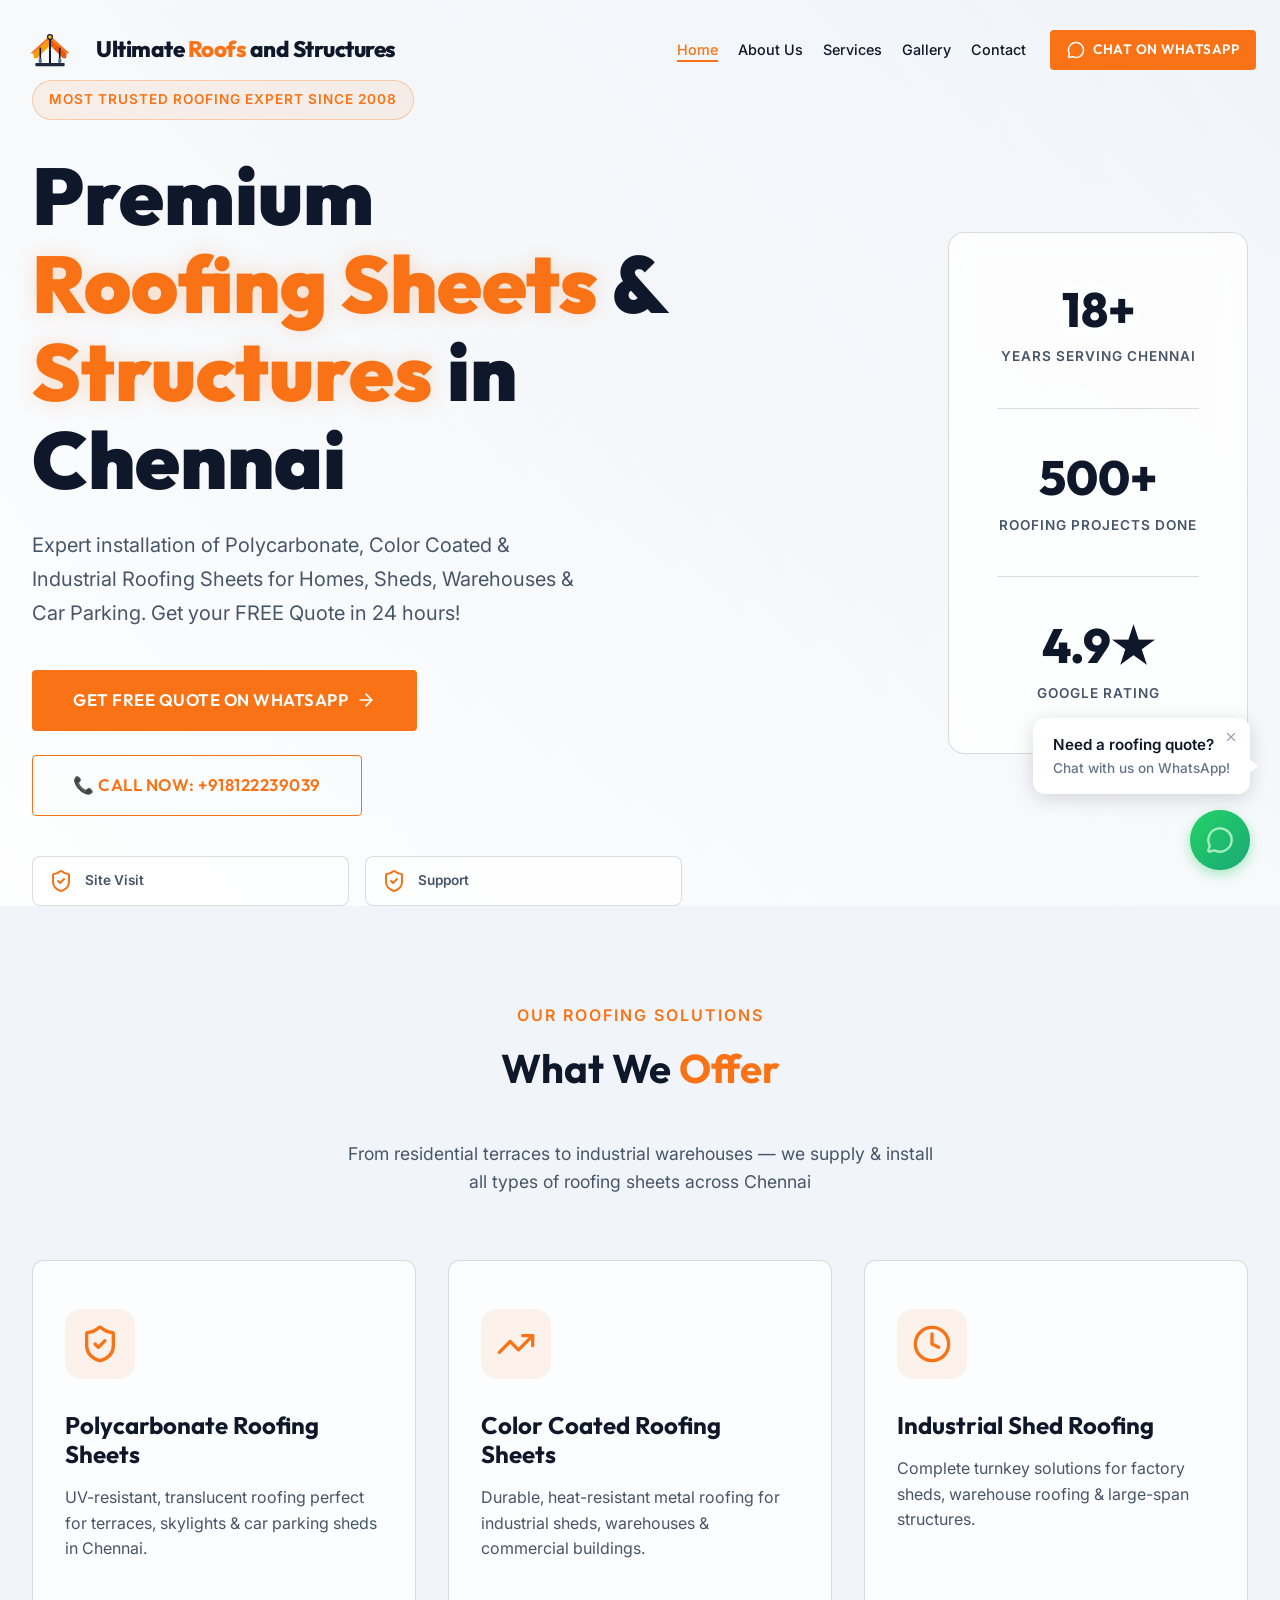
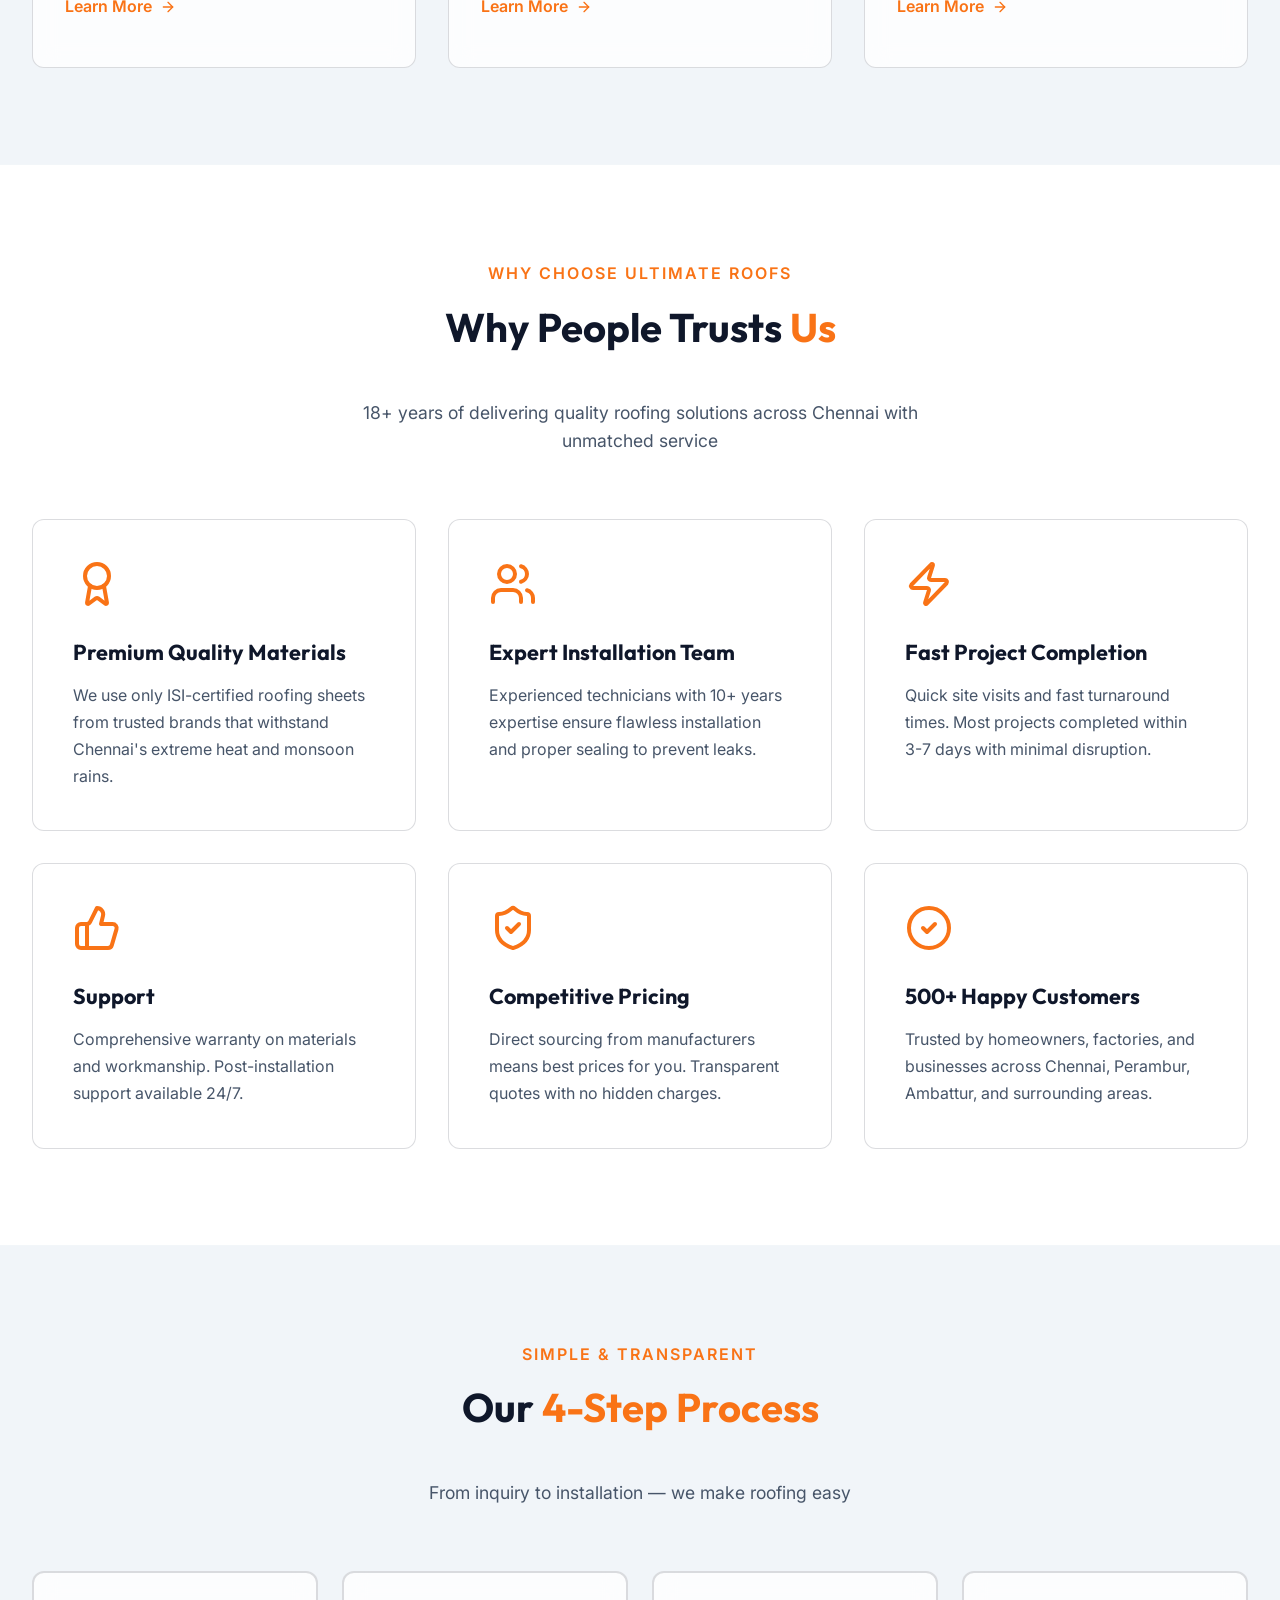
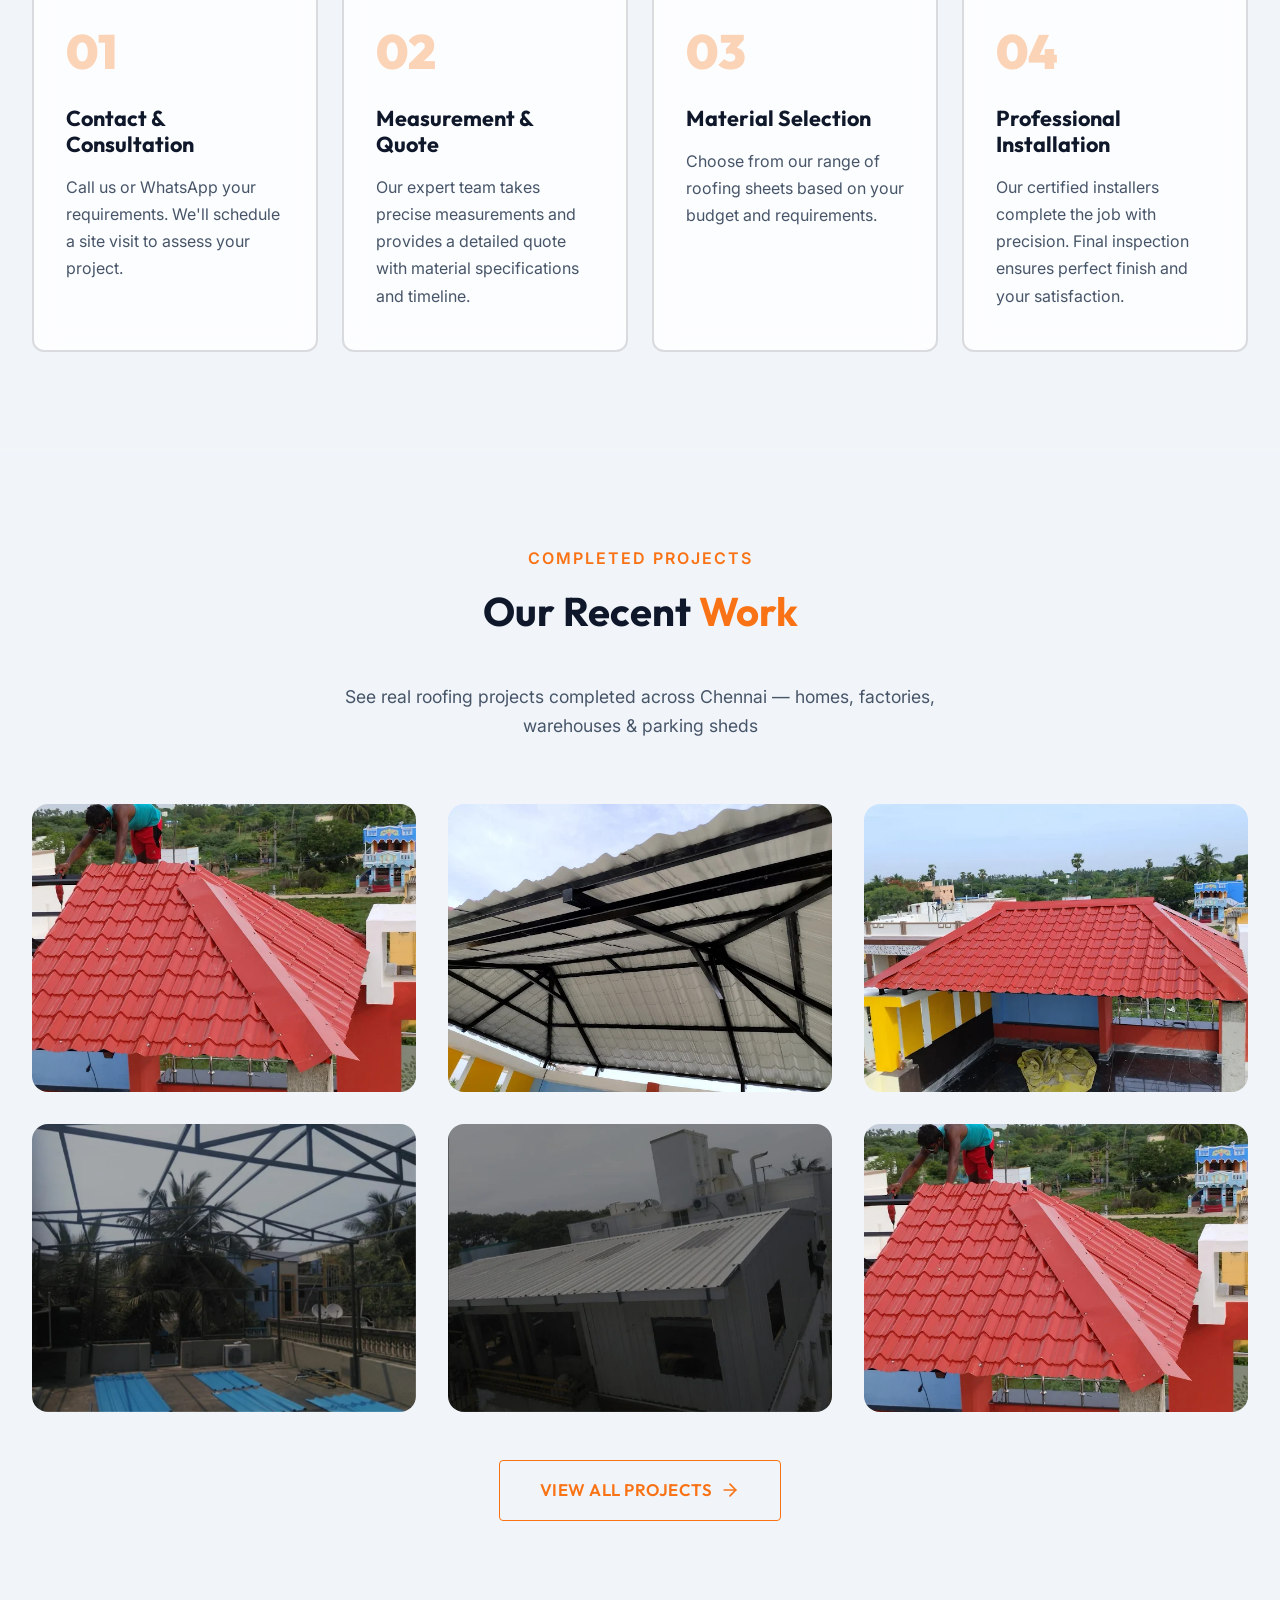
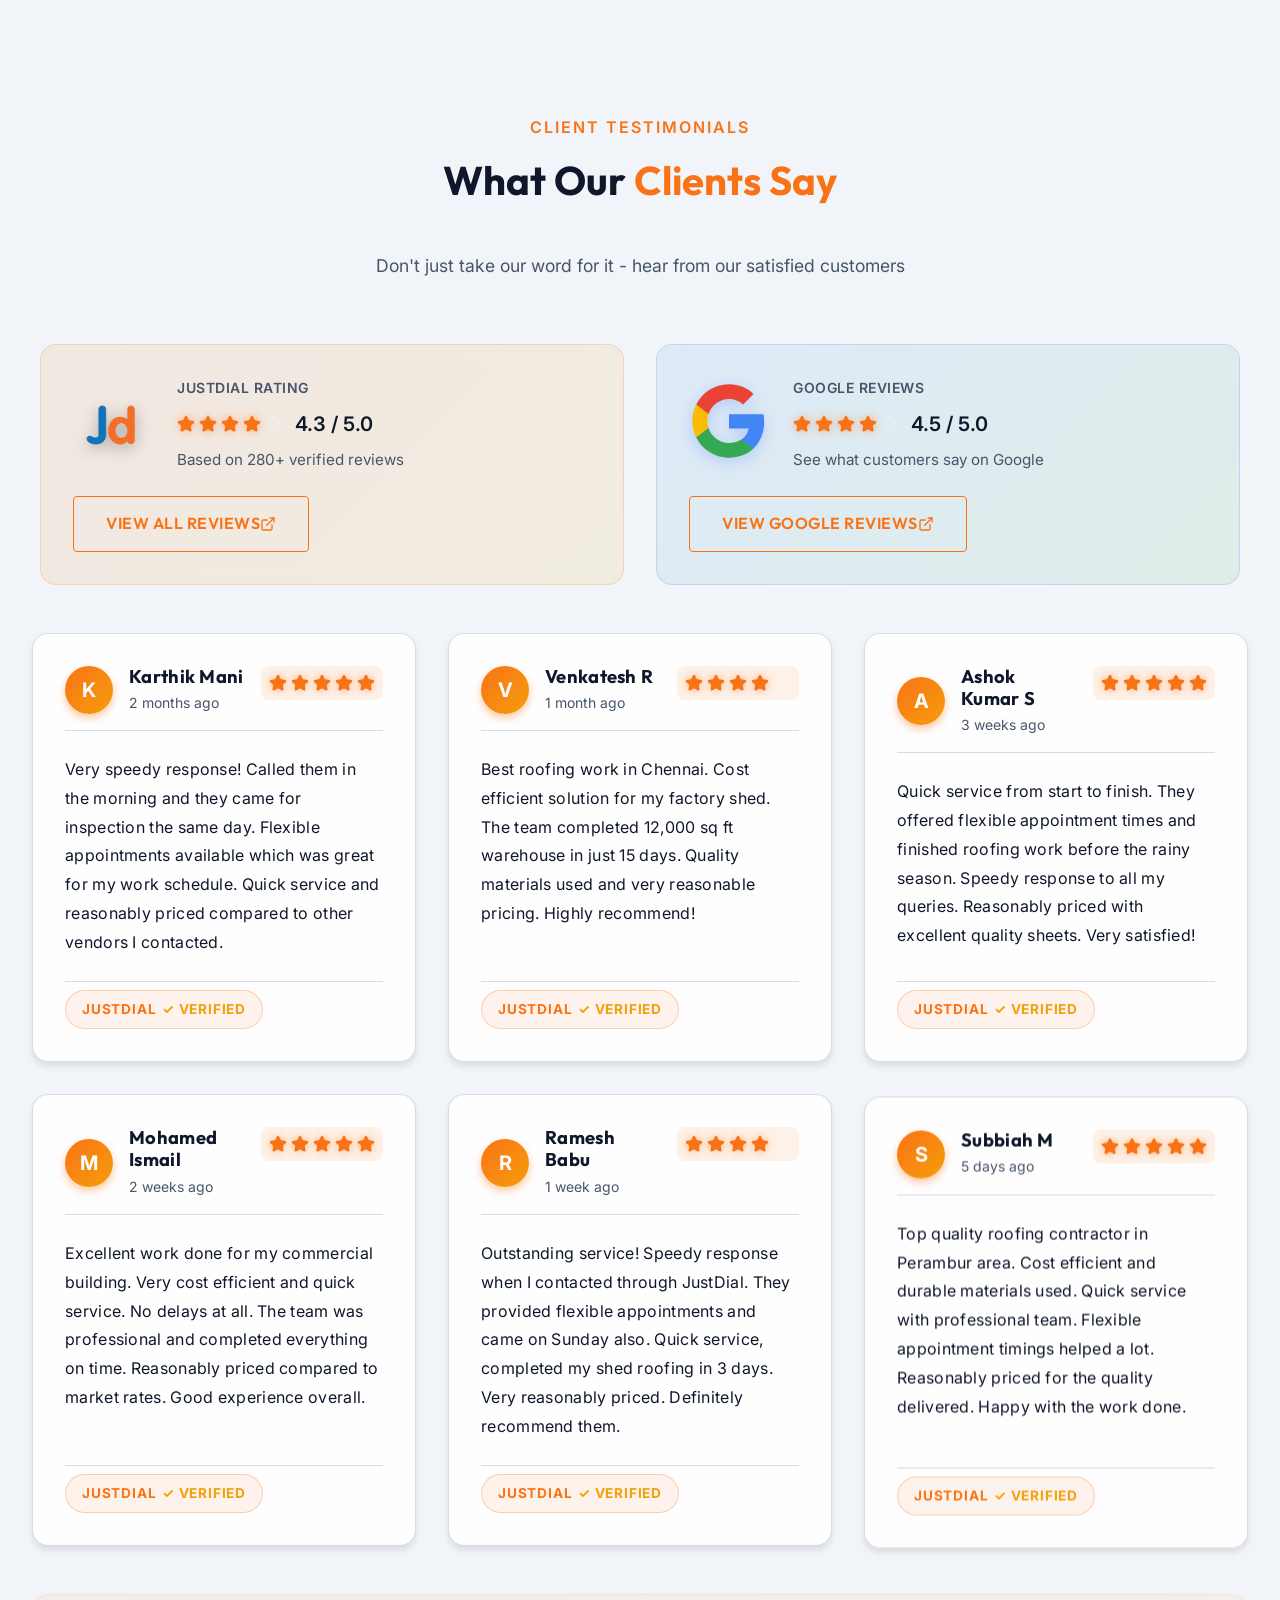
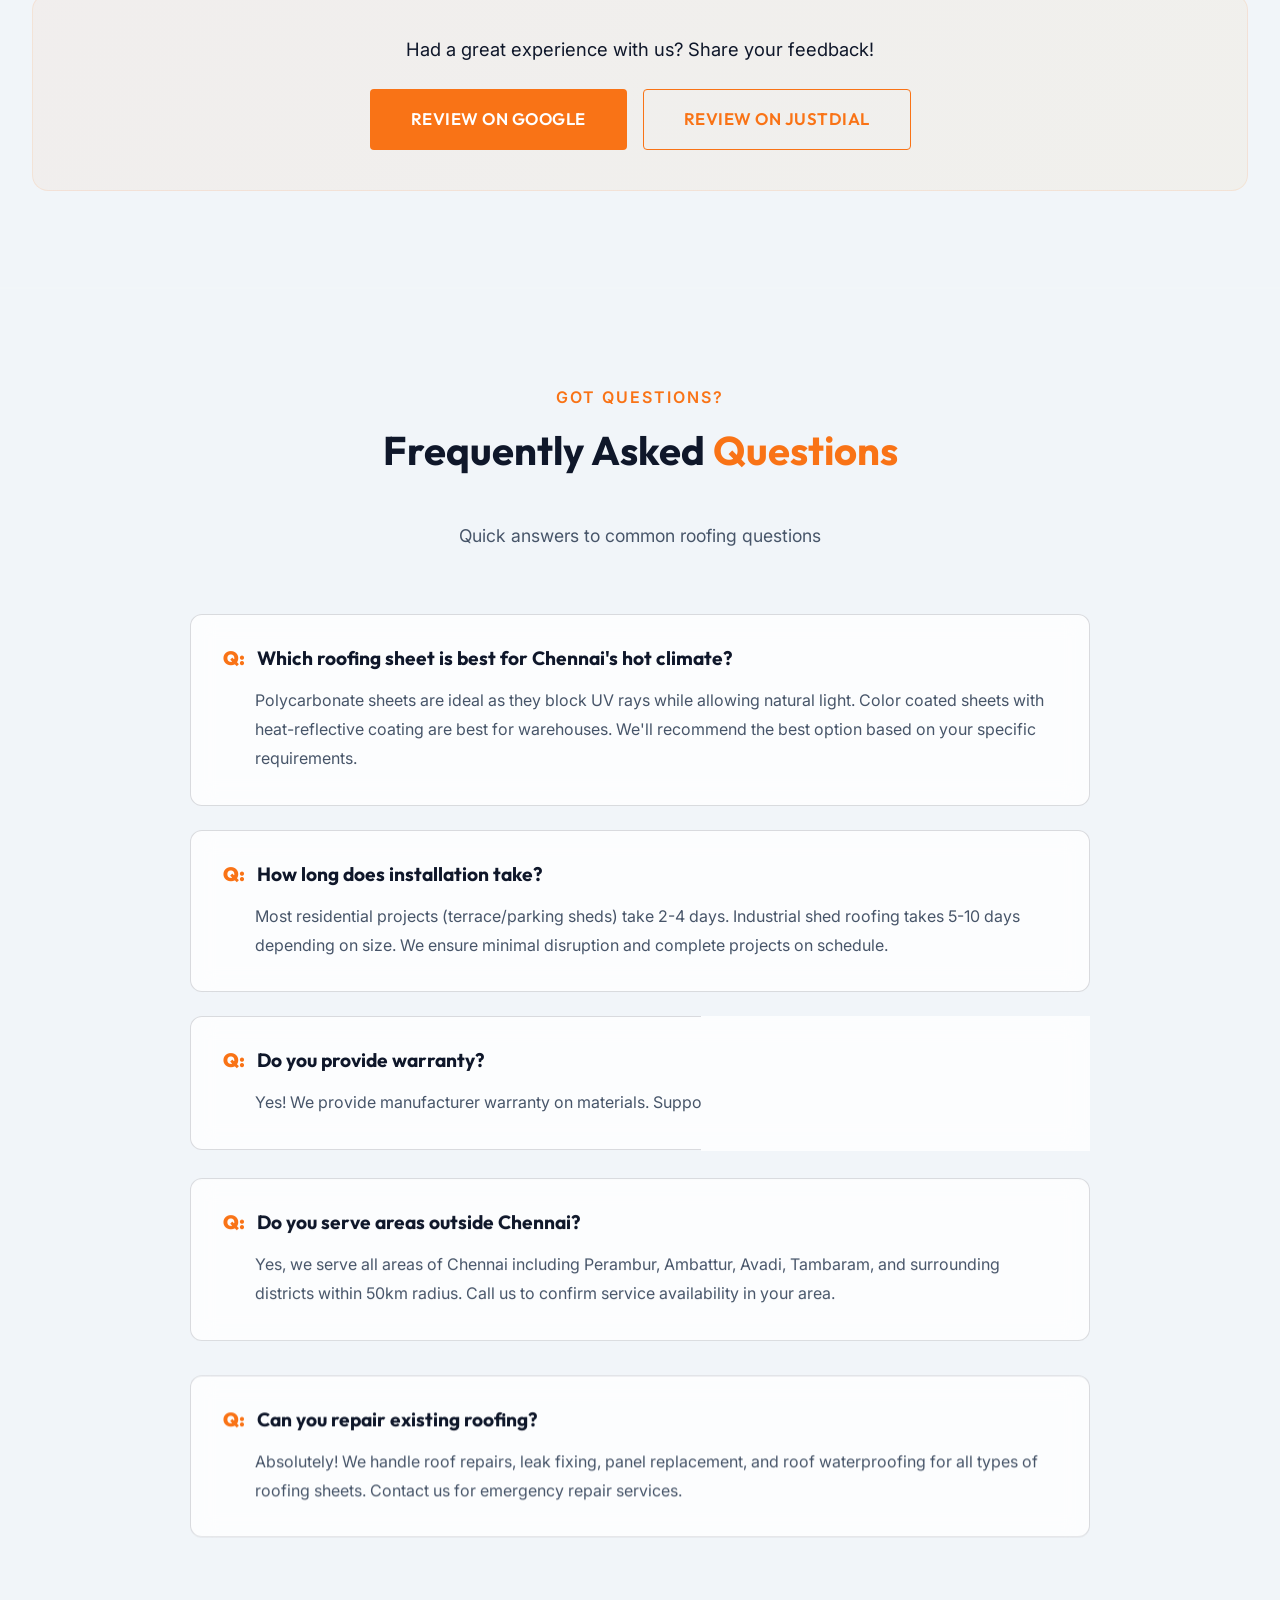
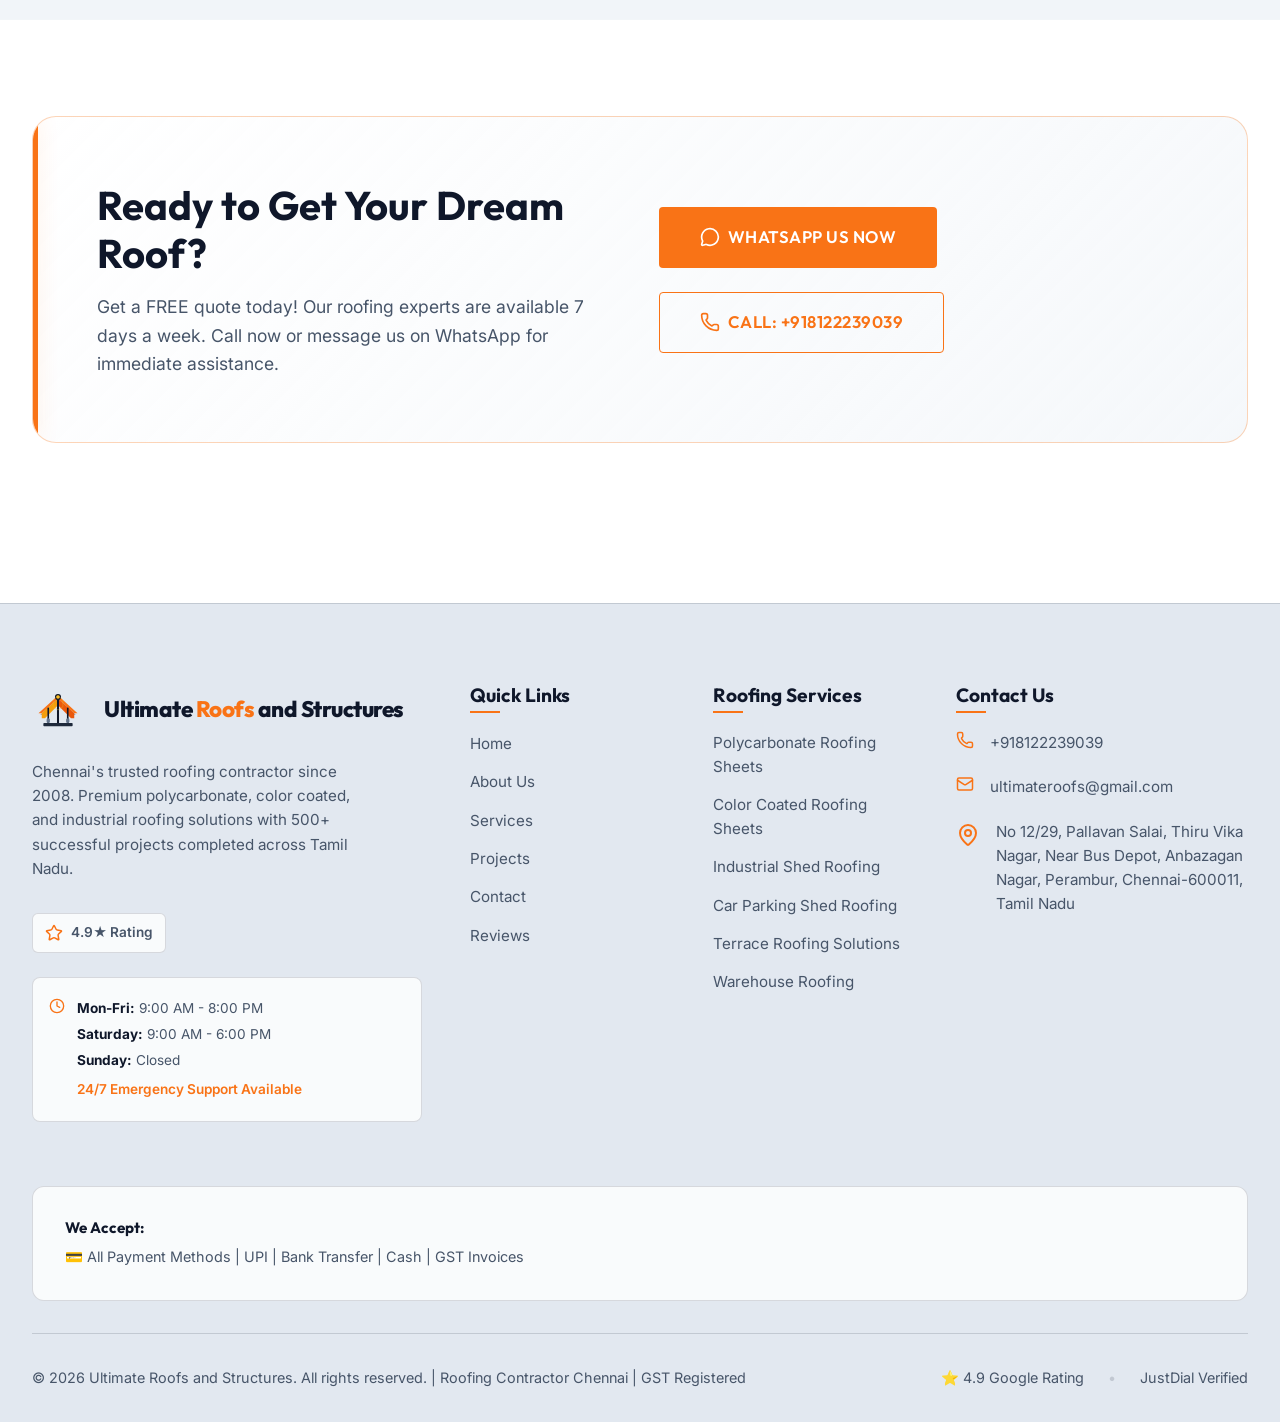
==== index.html @ b0e13833 "chore: update build from private repo" ====
<!doctype html>
<html lang="en">
  <head>
    <meta charset="UTF-8" />
    <link rel="icon" type="image/svg+xml" href="/favicon.svg" />
    <meta name="viewport" content="width=device-width, initial-scale=1.0" />
    <meta name="description" content="Ultimate Roofs and Structures - Premium commercial and industrial roofing, custom steel structures, and warehousing solutions. Engineered for durability." />
    <meta name="keywords" content="roofing sheets, industrial roofing, commercial structures, steel sheds, metal roofing" />
    <meta name="theme-color" content="#0f172a" />
    <meta name="robots" content="index, follow, max-image-preview:large, max-snippet:-1, max-video-preview:-1" />
    <meta name="author" content="Ultimate Roofs and Structures" />
    <meta name="language" content="English" />
    <meta name="revisit-after" content="7 days" />
    <meta name="fragment" content="!" />
    <link rel="preconnect" href="https://fonts.googleapis.com" />
    <link rel="dns-prefetch" href="https://fonts.googleapis.com" />
    <title>Ultimate Roofs and Structures | Industrial Excellence</title>
    <!-- Open Graph Meta Tags -->
    <meta property="og:title" content="Ultimate Roofs and Structures | Industrial Excellence" />
    <meta property="og:description" content="We provide premium roofing sheets and industrial structures designed to withstand the harshest elements, delivering unmatched durability and aesthetic excellence." />
    <meta property="og:type" content="website" />
    <meta property="og:url" content="https://ultimateroofs.in" />
    <meta property="og:image" content="https://ultimateroofs.in/logo.svg" />
    <!-- Twitter Card Meta Tags -->
    <meta name="twitter:card" content="summary_large_image" />
    <meta name="twitter:title" content="Ultimate Roofs and Structures | Industrial Excellence" />
    <meta name="twitter:description" content="We provide premium roofing sheets and industrial structures designed to withstand the harshest elements, delivering unmatched durability and aesthetic excellence." />
    <meta name="twitter:image" content="https://ultimateroofs.in/logo.svg" />
    <!-- Canonical URL -->
    <link rel="canonical" href="https://ultimateroofs.in" />
    <!-- Structured Data: Business Info -->
    <script type="application/ld+json">
{
  "@context": "https://schema.org",
  "@type": "LocalBusiness",
  "name": "Ultimate Roofs and Structures",
  "url": "https://ultimateroofs.in",
  "logo": "https://ultimateroofs.in/logo.svg",
  "description": "We provide premium roofing sheets and industrial structures designed to withstand the harshest elements, delivering unmatched durability and aesthetic excellence.",
  "image": "https://ultimateroofs.in/logo.svg",
  "priceRange": "$",
  "address": {
    "@type": "PostalAddress",
    "streetAddress": "No 12/29",
    "addressLocality": " Pallavan Salai",
    "addressRegion": " Thiru Vika Nagar",
    "postalCode": " Near Bus Depot",
    "addressCountry": " Anbazagan Nagar"
  },
  "geo": {
    "@type": "GeoCoordinates",
    "latitude": "",
    "longitude": ""
  },
  "openingHoursSpecification": [
    {
      "@type": "OpeningHoursSpecification",
      "dayOfWeek": [
        "Monday",
        "Tuesday",
        "Wednesday",
        "Thursday",
        "Friday",
        "Saturday"
      ],
      "opens": "09:00",
      "closes": "18:00"
    }
  ],
  "contactPoint": {
    "@type": "ContactPoint",
    "telephone": "+918122239039",
    "contactType": "customer service",
    "areaServed": "IN",
    "availableLanguage": [
      "English",
      "Hindi"
    ]
  },
  "email": "ultimateroofs@gmail.com",
  "foundingDate": 2008,
  "hasOfferCatalog": {
    "@type": "OfferCatalog",
    "name": "Roofing and Structural Services",
    "itemListElement": [
      {
        "@type": "Offer",
        "itemOffered": {
          "@type": "Service",
          "name": "Industrial Sheds & Warehousing",
          "description": "Large-span structural steel sheds designed for manufacturing, storage, and heavy industrial applications."
        }
      },
      {
        "@type": "Offer",
        "itemOffered": {
          "@type": "Service",
          "name": "Commercial Metal Roofing",
          "description": "Premium, weather-resistant metal roofing systems tailored for corporate and commercial establishments."
        }
      },
      {
        "@type": "Offer",
        "itemOffered": {
          "@type": "Service",
          "name": "Custom Steel Structures",
          "description": "Bespoke structural engineering solutions catering to unique architectural requirements."
        }
      },
      {
        "@type": "Offer",
        "itemOffered": {
          "@type": "Service",
          "name": "Roofing Maintenance & Repair",
          "description": "Comprehensive diagnostic, repair, and preventative maintenance for long-term structural integrity."
        }
      },
      {
        "@type": "Offer",
        "itemOffered": {
          "@type": "Service",
          "name": "Wall Cladding Solutions",
          "description": "Durable and visually striking architectural cladding for both exterior and interior protection."
        }
      },
      {
        "@type": "Offer",
        "itemOffered": {
          "@type": "Service",
          "name": "Weatherproofing & Coating",
          "description": "Advanced industrial coatings to protect against corrosion, UV damage, and extreme weather."
        }
      }
    ]
  },
  "sameAs": [
    "https://jsdl.in/DT-20WIVUVM",
    "https://maps.app.goo.gl/ByaTGtvEaummtQnK6"
  ]
}
</script>
    <!-- End Structured Data -->
    <script type="module" crossorigin src="/assets/js/index-B1WAIXis.js"></script>
    <link rel="modulepreload" crossorigin href="/assets/js/react-vendor-grX2bJDm.js">
    <link rel="modulepreload" crossorigin href="/assets/js/animation-vendor-ECKcXnSK.js">
    <link rel="modulepreload" crossorigin href="/assets/js/icons-vendor-D5DOloty.js">
    <link rel="stylesheet" crossorigin href="/assets/css/index-Dl7Qb_nI.css">
  </head>
  <body>
      <main>
        <div id="root" role="main"></div>
      </main>
      <!-- Consider adding footer and navigation for better structure -->
    <script>
      // Restore path from 404 redirect
      (function(l) {
        if (l.search[1] === '/' ) {
          var decoded = l.search.slice(1).split('&').map(function(s) { 
            return s.replace(/~and~/g, '&')
          }).join('?');
          window.history.replaceState(null, null,
            l.pathname.slice(0, -1) + decoded + l.hash
          );
        }
      }(window.location));
    </script>
  </body>
</html>
---- assets/css/index-Dl7Qb_nI.css ----
@import"https://fonts.googleapis.com/css2?family=Inter:wght@400;500;600&family=Outfit:wght@500;700;900&display=swap";:root{--primary-blue: #0f172a;--secondary-blue: #1e293b;--accent-orange: #f97316;--accent-amber: #f59e0b;--steel: #64748b;--light-steel: #f8fafc;--dark-bg: #0b0f19;--text-main: #f1f5f9;--text-muted: #94a3b8;--text-bright: #ffffff;--border-color: rgba(255, 255, 255, .1);--glass-bg: rgba(15, 23, 42, .7);--hero-gradient-1: rgba(30, 41, 59, .8);--hero-gradient-2: rgba(11, 15, 25, 1);--overlay-gradient-1: rgba(15, 23, 42, .9);--overlay-gradient-2: rgba(15, 23, 42, .4);--card-bg: rgba(15, 23, 42, .8);--card-bg-light: rgba(30, 41, 59, .5);--form-input-bg: rgba(15, 23, 42, .5);--form-input-focus-bg: rgba(15, 23, 42, .8);--accent-bg-subtle: rgba(249, 115, 22, .1);--glow-orange: 0 0 20px rgba(249, 115, 22, .3);--shadow-lg: 0 10px 25px -5px rgba(0, 0, 0, .5);--font-body: "Inter", sans-serif;--font-heading: "Outfit", sans-serif}@media(prefers-color-scheme:light){:root{--primary-blue: #e2e8f0;--secondary-blue: #f1f5f9;--accent-orange: #f97316;--accent-amber: #f59e0b;--steel: #475569;--light-steel: #0f172a;--dark-bg: #ffffff;--text-main: #0f172a;--text-muted: #475569;--text-bright: #ffffff;--border-color: rgba(15, 23, 42, .15);--glass-bg: rgba(255, 255, 255, .8);--hero-gradient-1: rgba(226, 232, 240, .9);--hero-gradient-2: rgba(241, 245, 249, 1);--overlay-gradient-1: rgba(255, 255, 255, .95);--overlay-gradient-2: rgba(241, 245, 249, .6);--card-bg: rgba(255, 255, 255, .9);--card-bg-light: rgba(241, 245, 249, .7);--form-input-bg: rgba(241, 245, 249, .8);--form-input-focus-bg: rgba(255, 255, 255, 1);--accent-bg-subtle: rgba(249, 115, 22, .08);--glow-orange: 0 0 20px rgba(249, 115, 22, .2);--shadow-lg: 0 10px 25px -5px rgba(0, 0, 0, .15)}}*{margin:0;padding:0;box-sizing:border-box}@media(prefers-reduced-motion:reduce){*,*:before,*:after{animation-duration:.01ms!important;animation-iteration-count:1!important;transition-duration:.01ms!important;scroll-behavior:auto!important}}html{scroll-behavior:smooth;-webkit-tap-highlight-color:transparent}body{font-family:var(--font-body);background-color:var(--dark-bg);color:var(--text-main);line-height:1.6;-webkit-font-smoothing:antialiased;-moz-osx-font-smoothing:grayscale;text-rendering:optimizeLegibility;overflow-x:hidden}.page-wrapper{padding-top:6.5rem}@media(max-width:768px){.page-wrapper{padding-top:5rem}}@media(max-width:600px){.page-wrapper{padding-top:4rem}}.page-header{position:relative;background-color:var(--primary-blue);padding:8rem 0 5rem;text-align:center;border-bottom:1px solid var(--border-color);background-image:linear-gradient(to bottom,var(--overlay-gradient-1),var(--hero-gradient-2))}@media(max-width:768px){.page-header{padding:6rem 0 4rem}}@media(max-width:480px){.page-header{padding:5rem 0 3rem}}.page-header:before{content:"";position:absolute;top:0;left:0;width:100%;height:100%;background:radial-gradient(circle at center,rgba(249,115,22,.05) 0%,transparent 70%);pointer-events:none}.page-header h1{font-size:3.5rem;font-weight:900;color:var(--text-main);margin-bottom:1rem}@media(max-width:768px){.page-header h1{font-size:2.5rem}}@media(max-width:480px){.page-header h1{font-size:2rem;margin-bottom:.75rem}}.page-header h1 span{color:var(--accent-orange)}.page-header p{color:var(--text-muted);font-size:1.2rem;max-width:600px;margin:0 auto}@media(max-width:768px){.page-header p{font-size:1.05rem}}@media(max-width:480px){.page-header p{font-size:.95rem}}h1,h2,h3,h4,h5,h6{font-family:var(--font-heading);line-height:1.2}a{text-decoration:none;color:inherit}ul{list-style:none}img{max-width:100%;display:block}.logo-image{height:56px;width:auto;object-fit:contain;margin-right:.5rem}@media(max-width:1280px){.logo-image{height:52px}}@media(max-width:1024px){.logo-image{height:48px}}@media(max-width:900px){.logo-image{height:44px;margin-right:.4rem}}@media(max-width:768px){.logo-image{height:40px}}@media(max-width:480px){.logo-image{height:36px;margin-right:.25rem}}.container{width:100%;max-width:1280px;margin:0 auto;padding:0 2rem}@media(max-width:768px){.container{padding:0 1rem}}@media(max-width:480px){.container{padding:0 .75rem}}.section{padding:6rem 0}@media(max-width:768px){.section{padding:4rem 0}}@media(max-width:480px){.section{padding:3rem 0}}.bg-dark{background-color:var(--secondary-blue);border-top:1px solid rgba(255,255,255,.05);border-bottom:1px solid rgba(255,255,255,.05)}.section-title{font-size:2.5rem;font-weight:700;text-align:center;margin-bottom:3rem;color:var(--text-main)}@media(max-width:768px){.section-title{font-size:2rem;margin-bottom:2rem}}@media(max-width:480px){.section-title{font-size:1.75rem;margin-bottom:1.5rem}}.section-title span{color:var(--accent-orange)}.btn{display:inline-flex;align-items:center;justify-content:center;padding:.875rem 2rem;background-color:var(--accent-orange);color:var(--text-bright);font-weight:600;font-family:var(--font-heading);border-radius:4px;transition:all .3s ease;border:1px solid transparent;cursor:pointer;text-transform:uppercase;letter-spacing:.5px}@media(max-width:768px){.btn{padding:.75rem 1.5rem;font-size:.9rem}}@media(max-width:480px){.btn{padding:.625rem 1.25rem;font-size:.85rem;letter-spacing:.3px}}.btn:hover{background-color:#ea580c;transform:translateY(-2px);box-shadow:var(--glow-orange)}@media(max-width:768px){.btn:hover{transform:translateY(0)}}.btn-outline{background-color:transparent;border-color:var(--accent-orange);color:var(--accent-orange)}.btn-outline:hover{background-color:var(--accent-orange);color:var(--text-bright)}.btn-lg{padding:1rem 2.5rem;font-size:1.05rem}@media(max-width:768px){.btn-lg{padding:.85rem 2rem;font-size:.95rem}}@media(max-width:480px){.btn-lg{padding:.75rem 1.5rem;font-size:.9rem;width:100%}}.ml-2{margin-left:.5rem}.section-header{text-align:center;max-width:600px;margin:0 auto 4rem}@media(max-width:768px){.section-header{margin:0 auto 2.5rem}}@media(max-width:480px){.section-header{margin:0 auto 2rem}}.section-subtitle{color:var(--accent-orange);font-weight:600;text-transform:uppercase;letter-spacing:2px;margin-bottom:1rem;display:block}@media(max-width:480px){.section-subtitle{font-size:.85rem;letter-spacing:1.5px}}.section-desc{color:var(--text-muted);font-size:1.1rem}@media(max-width:768px){.section-desc{font-size:1rem}}@media(max-width:480px){.section-desc{font-size:.95rem}}.glass{background:var(--glass-bg);backdrop-filter:blur(12px);-webkit-backdrop-filter:blur(12px);border:1px solid var(--border-color)}.navbar-header{position:fixed;top:0;left:0;width:100%;z-index:1000;transition:all .4s ease;padding:1.5rem 0}@media(max-width:1024px){.navbar-header{padding:1rem 0}}.navbar-header.scanned{padding:1rem 0;box-shadow:var(--shadow-lg)}@media(max-width:1024px){.navbar-header.scanned{padding:.75rem 0}}.navbar-container{display:flex;justify-content:space-between;align-items:center;position:relative}@media(max-width:1280px){.navbar-container{padding:0 1.5rem}}@media(max-width:1024px){.navbar-container{gap:.5rem;padding:0 1.5rem}}@media(max-width:900px){.navbar-container{padding:0 1.25rem}}@media(max-width:768px){.navbar-container{padding:0 1rem}}@media(max-width:480px){.navbar-container{padding:0 .5rem}}.navbar-logo{display:flex;align-items:center;gap:.75rem;flex-shrink:1;min-width:0;overflow:hidden}@media(max-width:1024px){.navbar-logo{max-width:calc(100vw - 100px)}}@media(max-width:900px){.navbar-logo{max-width:calc(100vw - 90px);gap:.6rem}}@media(max-width:768px){.navbar-logo{max-width:calc(100vw - 80px)}}@media(max-width:480px){.navbar-logo{gap:.5rem;max-width:calc(100vw - 70px)}}@media(max-width:360px){.navbar-logo{max-width:calc(100vw - 65px)}}.logo-text{font-family:var(--font-heading);font-size:1.5rem;font-weight:800;color:var(--text-main);letter-spacing:-.5px;white-space:nowrap;overflow:hidden;text-overflow:ellipsis}@media(max-width:1280px){.logo-text{font-size:1.4rem}}@media(max-width:1024px){.logo-text{font-size:1.35rem}}@media(max-width:900px){.logo-text{font-size:1.2rem}}@media(max-width:768px){.logo-text{font-size:1.15rem}}@media(max-width:480px){.logo-text{font-size:1.05rem}}@media(max-width:360px){.logo-text{font-size:.95rem}}.logo-accent{color:var(--accent-orange)}.navbar-desktop{display:flex;align-items:center;gap:3rem}@media(max-width:1280px){.navbar-desktop{gap:1.5rem}}.navbar-desktop .btn{display:inline-flex;align-items:center;gap:.5rem}@media(max-width:1280px){.navbar-desktop .btn{font-size:.85rem;padding:.5rem 1rem}}.nav-list{display:flex;gap:2rem}@media(max-width:1280px){.nav-list{gap:1.25rem}}.nav-link{font-weight:500;color:var(--text-main);transition:color .3s ease;position:relative;font-size:1rem}@media(max-width:1280px){.nav-link{font-size:.9rem}}.nav-link:hover,.nav-link.active{color:var(--accent-orange)}.nav-link:after{content:"";position:absolute;width:0;height:2px;bottom:-4px;left:0;background-color:var(--accent-orange);transition:width .3s ease}.nav-link.active:after,.nav-link:hover:after{width:100%}.btn-sm{padding:.6rem 1.5rem;font-size:.9rem}.mobile-toggle{display:none;background:transparent;border:none;color:var(--text-main);cursor:pointer;padding:.5rem;min-width:44px;min-height:44px;margin-left:auto;flex-shrink:0}@media(max-width:1024px){.mobile-toggle{margin-right:-.5rem}}@media(max-width:480px){.mobile-toggle{margin-right:-.25rem;padding:.25rem}}.navbar-mobile{position:absolute;top:100%;left:0;width:100%;overflow:hidden;max-height:calc(100vh - 80px);overflow-y:auto}.mobile-nav-list{display:flex;flex-direction:column;padding:1.5rem 2rem;gap:1.5rem}@media(max-width:480px){.mobile-nav-list{padding:1rem;gap:1rem}}.mobile-nav-link{font-size:1.25rem;font-weight:500;display:block;padding:.5rem 0}@media(max-width:480px){.mobile-nav-link{font-size:1.1rem}}.mobile-nav-link:hover{color:var(--accent-orange)}.mobile-btn{width:100%;text-align:center;margin-top:1rem;display:inline-flex;align-items:center;justify-content:center;gap:.5rem;min-height:48px}@media(max-width:1024px){.navbar-desktop{display:none!important}.mobile-toggle{display:flex!important;align-items:center;justify-content:center}}.footer-container{background-color:var(--primary-blue);padding:5rem 0 0;border-top:1px solid var(--border-color);margin-top:4rem}@media(max-width:768px){.footer-container{padding:4rem 0 0;margin-top:3rem}}@media(max-width:480px){.footer-container{padding:3rem 0 0;margin-top:2rem}}.footer-grid{display:grid;grid-template-columns:repeat(1,1fr);gap:3rem;margin-bottom:4rem}@media(max-width:768px){.footer-grid{gap:2.5rem;margin-bottom:3rem}}@media(max-width:480px){.footer-grid{gap:2rem;margin-bottom:2rem}}@media(min-width:768px){.footer-grid{grid-template-columns:repeat(2,1fr)}}@media(min-width:1024px){.footer-grid{grid-template-columns:2fr 1fr 1fr 1.5fr}}.footer-logo{display:flex;align-items:center;gap:.75rem;margin-bottom:1.5rem}@media(max-width:480px){.footer-logo{gap:.5rem;margin-bottom:1.25rem}}.footer-description{color:var(--text-muted);font-size:.95rem;margin-bottom:2rem;max-width:320px}@media(max-width:768px){.footer-description{font-size:.9rem;margin-bottom:1.5rem}}@media(max-width:480px){.footer-description{font-size:.85rem;margin-bottom:1.25rem}}.social-links{display:flex;gap:1rem}@media(max-width:480px){.social-links{gap:.75rem}}.social-links a{display:flex;align-items:center;justify-content:center;width:40px;height:40px;border-radius:50%;background:var(--glass-bg);border:1px solid var(--border-color);color:var(--text-muted);transition:all .3s ease}@media(max-width:480px){.social-links a{width:36px;height:36px}}.social-links a:hover{background:var(--accent-orange);border-color:var(--accent-orange);color:var(--text-bright);transform:translateY(-3px);box-shadow:var(--glow-orange)}@media(max-width:768px){.social-links a:hover{transform:translateY(-2px)}}.footer-title{color:var(--text-main);font-size:1.2rem;font-weight:700;margin-bottom:1.5rem;position:relative;display:inline-block}@media(max-width:768px){.footer-title{font-size:1.1rem;margin-bottom:1.25rem}}@media(max-width:480px){.footer-title{font-size:1.05rem;margin-bottom:1rem}}.footer-title:after{content:"";position:absolute;left:0;bottom:-6px;width:30px;height:2px;background-color:var(--accent-orange)}.footer-links{display:flex;flex-direction:column;gap:.8rem}@media(max-width:480px){.footer-links{gap:.7rem}}.footer-links a{color:var(--text-muted);transition:all .2s ease;display:inline-block;font-size:.95rem}@media(max-width:480px){.footer-links a{font-size:.9rem}}.footer-links a:hover{color:var(--accent-orange);transform:translate(5px)}@media(max-width:768px){.footer-links a:hover{transform:translate(3px)}}.contact-list{display:flex;flex-direction:column;gap:1.25rem}@media(max-width:768px){.contact-list{gap:1rem}}@media(max-width:480px){.contact-list{gap:.85rem}}.contact-list li{display:flex;align-items:flex-start;gap:1rem;color:var(--text-muted);font-size:.95rem}@media(max-width:768px){.contact-list li{gap:.85rem}}@media(max-width:480px){.contact-list li{font-size:.9rem;gap:.75rem}}.contact-list span{line-height:1.4}.pin-icon{flex-shrink:0;margin-top:3px}.footer-bottom{display:flex;flex-direction:column;justify-content:space-between;align-items:center;padding:2rem 0;border-top:1px solid var(--border-color);color:var(--text-muted);font-size:.9rem;gap:1rem}@media(max-width:768px){.footer-bottom{padding:1.5rem 0}}@media(max-width:480px){.footer-bottom{padding:1.25rem 0;font-size:.85rem;text-align:center}}@media(min-width:768px){.footer-bottom{flex-direction:row}}.footer-bottom-links{display:flex;gap:1.5rem;margin-top:1rem}@media(max-width:480px){.footer-bottom-links{gap:1rem;flex-wrap:wrap;justify-content:center;font-size:.85rem}}@media(min-width:768px){.footer-bottom-links{margin-top:0}}.footer-bottom-links a:hover{color:var(--text-bright)}.footer-trust-badges{display:flex;gap:1rem;margin-bottom:1.5rem;flex-wrap:wrap}.footer-badge{display:flex;align-items:center;gap:.5rem;padding:.5rem .75rem;background:var(--glass-bg);border:1px solid var(--border-color);border-radius:6px;color:var(--text-muted);font-size:.85rem;font-weight:600}.footer-badge svg{color:var(--accent-orange)}.footer-hours{display:flex;gap:.75rem;margin-top:1.5rem;padding:1rem;background:var(--glass-bg);border:1px solid var(--border-color);border-radius:8px}.footer-hours svg{color:var(--accent-orange);flex-shrink:0;margin-top:.25rem}.footer-hours p{margin:.25rem 0;color:var(--text-muted);font-size:.85rem}.footer-hours strong{color:var(--text-main)}.footer-emergency{color:var(--accent-orange)!important;font-weight:600;margin-top:.5rem!important}.footer-service-areas{margin-top:1.5rem;padding:1rem;background:var(--glass-bg);border:1px solid var(--border-color);border-radius:8px}.footer-service-areas h5{color:var(--text-main);font-size:.95rem;margin-bottom:.5rem;font-weight:600}.footer-service-areas p{color:var(--text-muted);font-size:.85rem;line-height:1.6}.footer-certifications{display:grid;grid-template-columns:repeat(auto-fit,minmax(250px,1fr));gap:1.5rem;padding:2rem;margin-bottom:2rem;background:var(--glass-bg);border:1px solid var(--border-color);border-radius:12px}@media(max-width:768px){.footer-certifications{grid-template-columns:1fr;gap:1.25rem;padding:1.5rem}}.cert-section h5{color:var(--text-main);font-size:.95rem;margin-bottom:.5rem;font-weight:700}.cert-section p{color:var(--text-muted);font-size:.9rem;line-height:1.6}.footer-bottom-links span{color:var(--border-color)}.footer-bottom-links a{color:var(--text-muted);transition:color .2s ease}.footer-bottom-links a:hover{color:var(--accent-orange)}.whatsapp-float-container{position:fixed;bottom:30px;right:30px;z-index:9999;display:flex;flex-direction:column;align-items:flex-end;gap:1rem}@media(max-width:768px){.whatsapp-float-container{bottom:20px;right:20px}}.whatsapp-float-button{width:60px;height:60px;border-radius:50%;background:linear-gradient(135deg,#25d366,#128c7e);border:none;color:#fff;display:flex;align-items:center;justify-content:center;cursor:pointer;box-shadow:0 4px 12px #25d36666;transition:all .3s ease;position:relative;animation:slideInRight .5s ease-out}@media(max-width:768px){.whatsapp-float-button{width:56px;height:56px}}.whatsapp-float-button:hover{transform:scale(1.1);box-shadow:0 6px 20px #25d36699}.whatsapp-float-button:active{transform:scale(.95)}.whatsapp-pulse{position:absolute;width:100%;height:100%;border-radius:50%;background:#25d36666;animation:pulse 2s infinite;pointer-events:none}@keyframes pulse{0%{transform:scale(1);opacity:1}50%{transform:scale(1.3);opacity:.5}to{transform:scale(1.5);opacity:0}}.whatsapp-tooltip{background:#fff;padding:1rem 1.25rem;border-radius:12px;box-shadow:0 4px 20px #00000026;max-width:220px;position:relative;animation:slideInRight .4s ease-out}@media(max-width:768px){.whatsapp-tooltip{max-width:180px;padding:.85rem 1rem}}.whatsapp-tooltip:after{content:"";position:absolute;bottom:20px;right:-8px;width:0;height:0;border-left:10px solid white;border-top:8px solid transparent;border-bottom:8px solid transparent}.whatsapp-tooltip p{margin:0;color:#0f172a;font-weight:600;font-size:.95rem;line-height:1.4}.whatsapp-tooltip .tooltip-subtitle{color:#64748b;font-weight:500;font-size:.85rem;margin-top:.25rem}.tooltip-close{position:absolute;top:8px;right:8px;background:transparent;border:none;color:#94a3b8;cursor:pointer;padding:4px;display:flex;align-items:center;justify-content:center;transition:color .2s ease}.tooltip-close:hover{color:#0f172a}@media(prefers-color-scheme:dark){.whatsapp-tooltip{background:var(--secondary-blue);border:1px solid var(--border-color)}.whatsapp-tooltip:after{border-left-color:var(--secondary-blue)}.whatsapp-tooltip p{color:var(--text-main)}.whatsapp-tooltip .tooltip-subtitle{color:var(--text-muted)}}.click-to-call-button{position:fixed;bottom:110px;right:30px;z-index:9998;display:flex;align-items:center;gap:.5rem;padding:.85rem 1.25rem;background:linear-gradient(135deg,var(--accent-orange) 0%,var(--accent-amber) 100%);color:#fff;border-radius:50px;font-weight:600;font-size:.95rem;box-shadow:0 4px 15px #f9731666;transition:all .3s ease;text-decoration:none;animation:slideInRight .5s ease-out .3s both}@media(max-width:768px){.click-to-call-button{bottom:95px;right:20px;padding:.75rem 1rem;font-size:.9rem}}.click-to-call-button:hover{transform:scale(1.05);box-shadow:0 6px 20px #f9731699}.click-to-call-button:active{transform:scale(.98)}@keyframes slideInRight{0%{transform:translate(100px);opacity:0}to{transform:translate(0);opacity:1}}.click-to-call-button:before{content:"";position:absolute;top:50%;left:50%;transform:translate(-50%,-50%);width:100%;height:100%;border-radius:50px;background:#f973164d;animation:callPulse 2s infinite;pointer-events:none}@keyframes callPulse{0%{transform:translate(-50%,-50%) scale(1);opacity:1}50%{transform:translate(-50%,-50%) scale(1.1);opacity:.7}to{transform:translate(-50%,-50%) scale(1.2);opacity:0}}.maintenance-container{min-height:100vh;display:flex;flex-direction:column;align-items:center;justify-content:center;padding:3rem 1.5rem;text-align:center;background-color:var(--dark-bg);background-image:radial-gradient(circle at 50% 50%,var(--hero-gradient-1),var(--hero-gradient-2));position:relative}.maintenance-container:before{content:"";position:absolute;top:0;left:0;width:100%;height:100%;background:repeating-linear-gradient(-45deg,rgba(255,255,255,.03) 0px,rgba(255,255,255,.03) 1px,transparent 1px,transparent 10px);z-index:1}.maintenance-content{max-width:650px;background:var(--card-bg);backdrop-filter:blur(10px);padding:3.5rem 3rem;border-radius:20px;border:1px solid var(--border-color);box-shadow:var(--shadow-lg);position:relative;z-index:2}@media(max-width:768px){.maintenance-content{padding:2.5rem 2rem;border-radius:16px}}@media(max-width:480px){.maintenance-content{padding:2rem 1.5rem}.maintenance-container{padding:2rem 1rem}}.maintenance-icon{font-size:5rem;margin-bottom:1.5rem;filter:drop-shadow(var(--glow-orange));animation:pulse 2s ease-in-out infinite}@media(max-width:480px){.maintenance-icon{font-size:3.5rem}}.maintenance-title{font-family:var(--font-heading);font-size:2.5rem;font-weight:700;color:var(--text-main);margin-bottom:1.25rem;letter-spacing:-.02em;line-height:1.2}@media(max-width:768px){.maintenance-title{font-size:2rem}}@media(max-width:480px){.maintenance-title{font-size:1.75rem}}.maintenance-message{font-family:var(--font-body);font-size:1.125rem;color:var(--text-muted);line-height:1.7;margin-bottom:1.5rem}@media(max-width:480px){.maintenance-message{font-size:1rem}}.maintenance-estimated-time{font-size:.95rem;color:var(--accent-amber);font-style:italic;margin-top:1rem;padding:.75rem 1.5rem;background:var(--accent-bg-subtle);border-radius:8px;border:1px solid rgba(245,158,11,.2);display:inline-block}.maintenance-back-button{display:inline-block;margin-top:2rem;padding:1rem 2.5rem;background:linear-gradient(135deg,var(--accent-orange),var(--accent-amber));color:var(--text-bright);text-decoration:none;border-radius:12px;font-family:var(--font-body);font-weight:600;font-size:1rem;transition:all .3s ease;cursor:pointer;border:none;box-shadow:var(--glow-orange);letter-spacing:.02em}.maintenance-back-button:hover{transform:translateY(-3px);box-shadow:0 0 30px #f9731680;filter:brightness(1.1)}.maintenance-back-button:active{transform:translateY(-1px)}.maintenance-contact-info{margin-top:2.5rem;padding-top:2rem;border-top:1px solid var(--border-color)}.maintenance-contact-info p{color:var(--text-muted);margin-bottom:.75rem;font-size:.95rem;font-family:var(--font-body)}.maintenance-contact-info p:first-child{font-weight:600;color:var(--text-main);margin-bottom:1rem;font-size:1rem}.maintenance-contact-info a{color:var(--accent-orange);text-decoration:none;font-weight:600;transition:all .2s ease;border-bottom:1px solid transparent}.maintenance-contact-info a:hover{color:var(--accent-amber);border-bottom-color:var(--accent-amber);filter:drop-shadow(0 0 8px rgba(249,115,22,.3))}@keyframes pulse{0%,to{opacity:1;transform:scale(1)}50%{opacity:.8;transform:scale(1.05)}}.error-boundary{min-height:100vh;display:flex;align-items:center;justify-content:center;background:linear-gradient(135deg,#0f172a,#1e293b);padding:2rem}.error-container{max-width:600px;text-align:center;background:#ffffff0d;backdrop-filter:blur(10px);border:1px solid rgba(255,255,255,.1);border-radius:1rem;padding:3rem 2rem;box-shadow:0 20px 50px #0000004d}.error-icon{color:#ef4444;margin-bottom:1.5rem;animation:pulse 2s infinite}@keyframes pulse{0%,to{opacity:1}50%{opacity:.5}}.error-container h1{color:#fff;font-size:2rem;margin-bottom:1rem;font-weight:700}.error-message{color:#94a3b8;font-size:1.1rem;line-height:1.6;margin-bottom:2rem}.error-details{text-align:left;margin:2rem 0;background:#0000004d;border:1px solid rgba(255,255,255,.1);border-radius:.5rem;padding:1rem}.error-details summary{color:#f59e0b;cursor:pointer;font-weight:600;margin-bottom:.5rem;user-select:none}.error-details summary:hover{color:#fbbf24}.error-stack{color:#e2e8f0;font-family:Courier New,monospace;font-size:.875rem;overflow-x:auto;white-space:pre-wrap;word-break:break-all;margin-top:.5rem}.error-actions{display:flex;gap:1rem;justify-content:center;flex-wrap:wrap;margin-bottom:2rem}.error-actions button{display:inline-flex;align-items:center;gap:.5rem;padding:.875rem 1.5rem;border:none;border-radius:.5rem;font-size:1rem;font-weight:600;cursor:pointer;transition:all .3s ease}.btn-primary{background:linear-gradient(135deg,#3b82f6,#2563eb);color:#fff}.btn-primary:hover{background:linear-gradient(135deg,#2563eb,#1d4ed8);transform:translateY(-2px);box-shadow:0 10px 20px #3b82f64d}.btn-secondary{background:#ffffff1a;color:#fff;border:1px solid rgba(255,255,255,.2)}.btn-secondary:hover{background:#ffffff26;transform:translateY(-2px)}.error-help{color:#94a3b8;font-size:.95rem;margin-top:1rem}.error-help a{color:#3b82f6;text-decoration:none;font-weight:600;transition:color .3s ease}.error-help a:hover{color:#60a5fa;text-decoration:underline}@media(max-width:640px){.error-container{padding:2rem 1.5rem}.error-container h1{font-size:1.5rem}.error-message{font-size:1rem}.error-actions{flex-direction:column}.error-actions button{width:100%}}
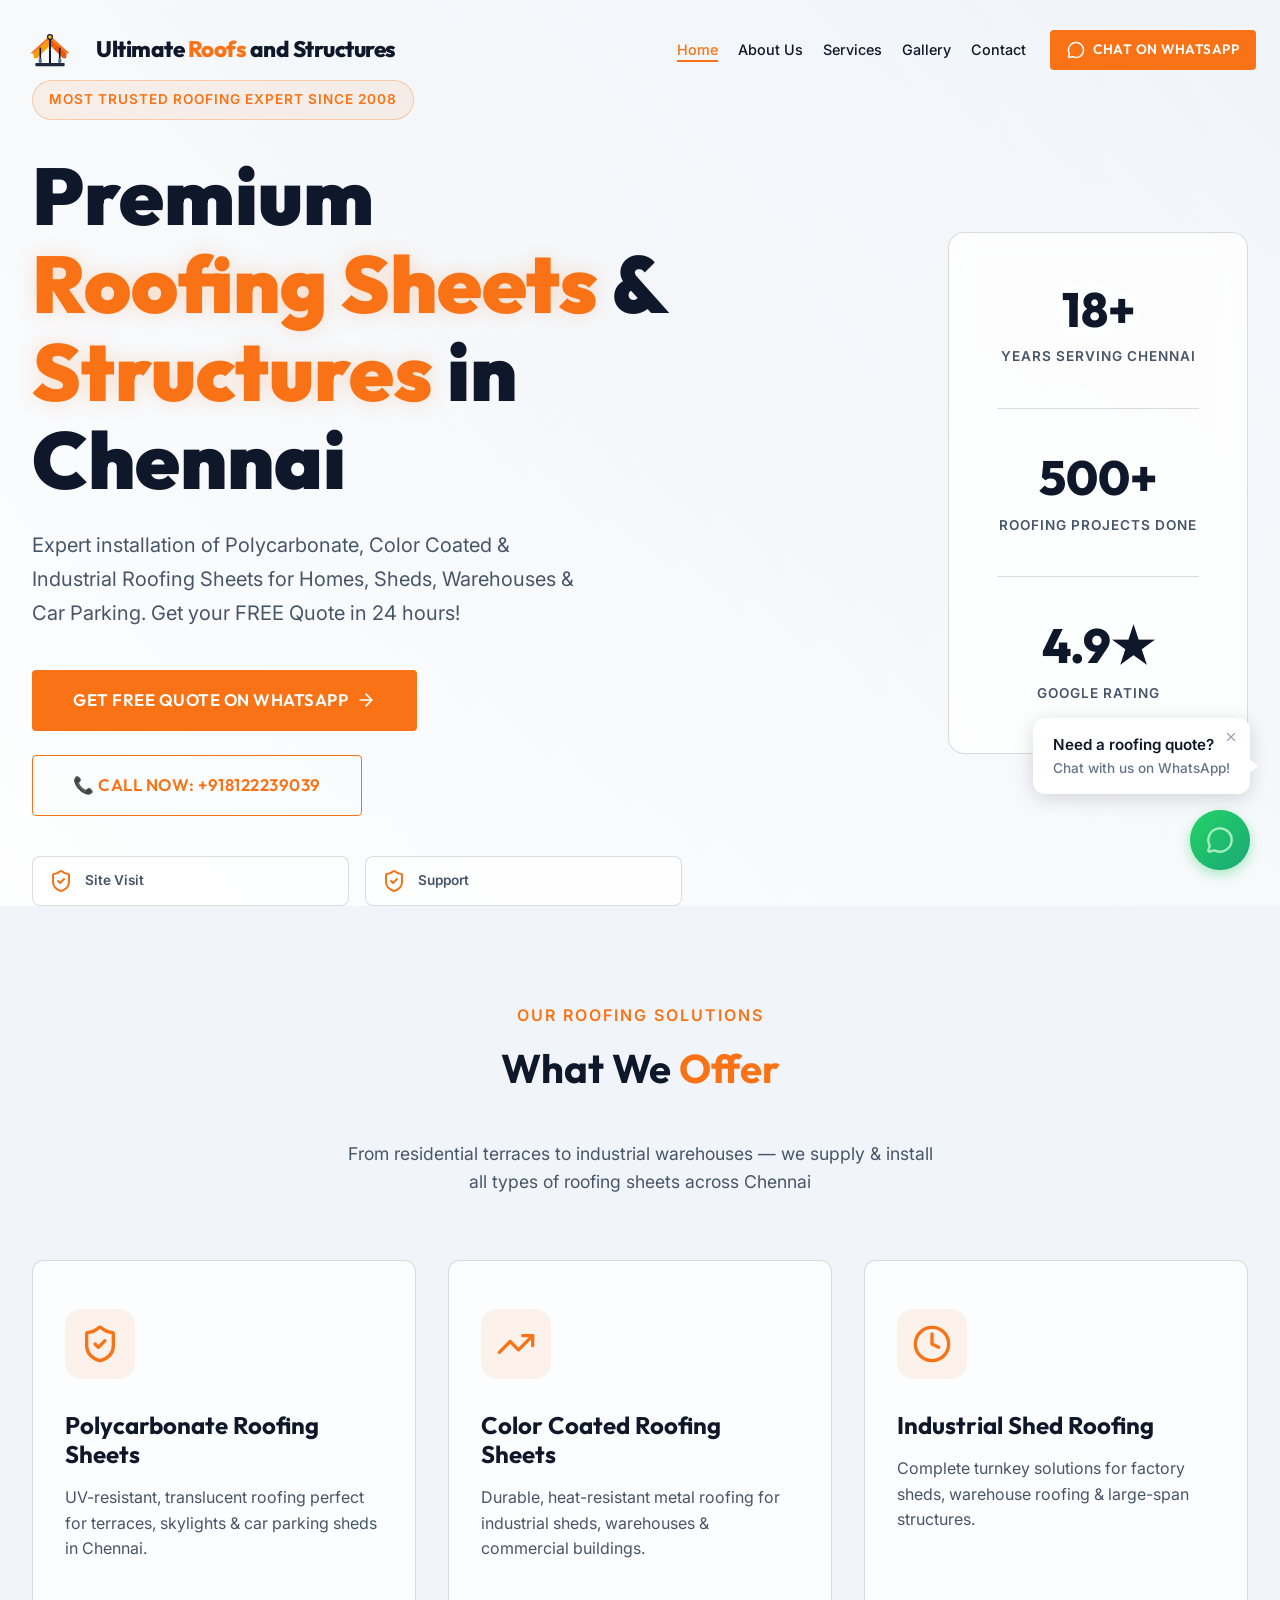
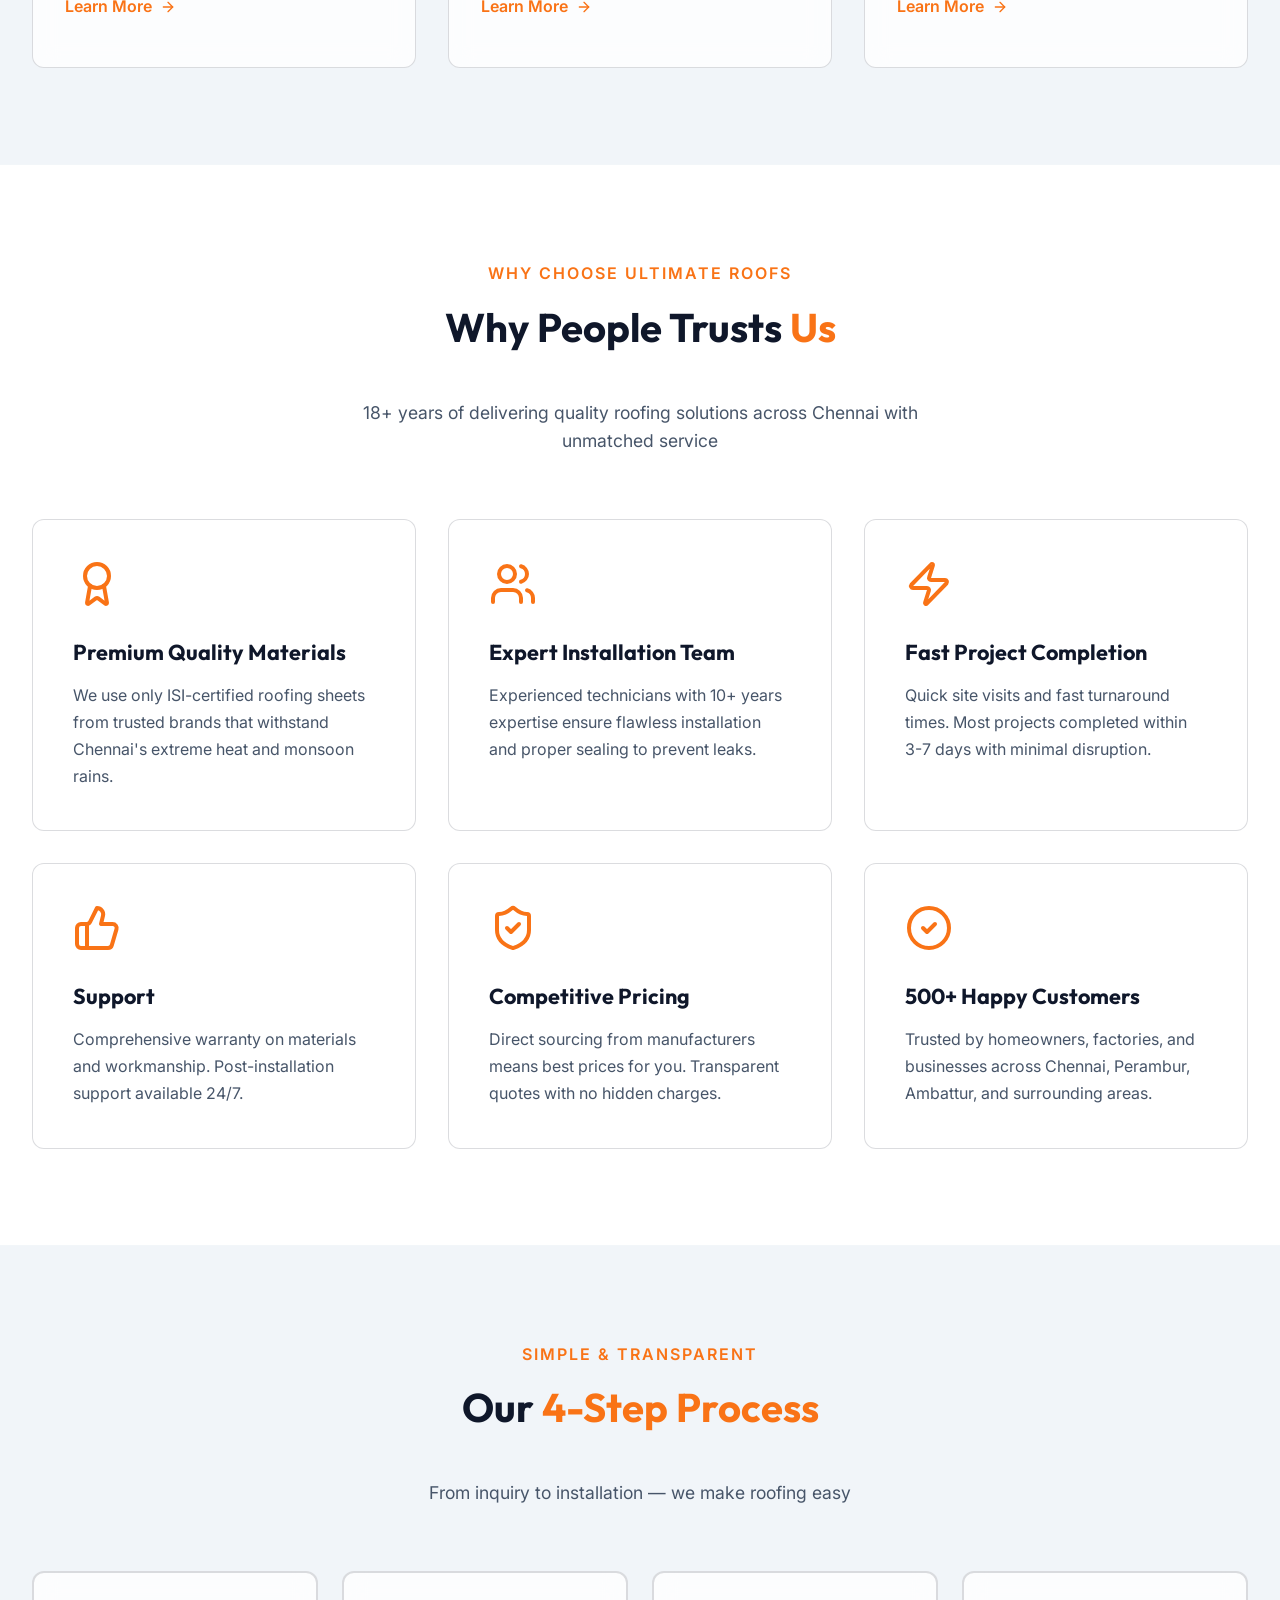
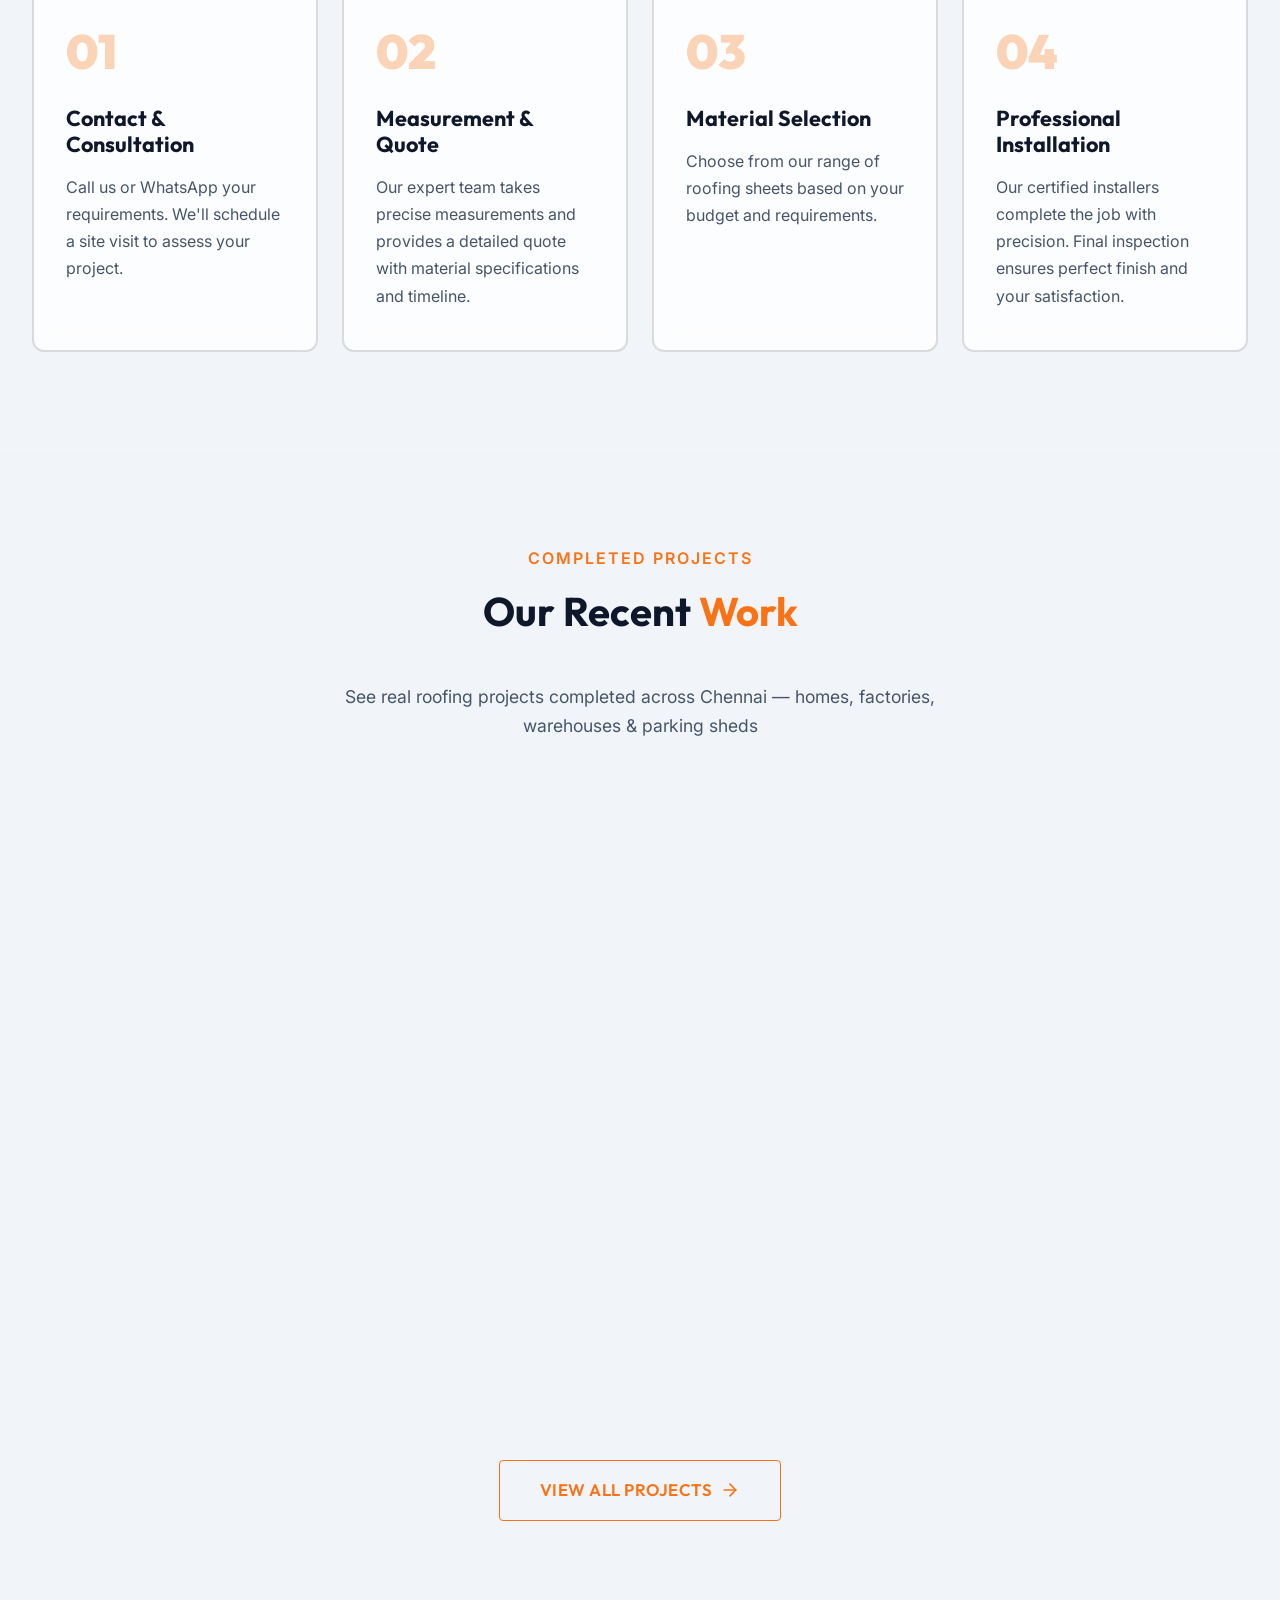
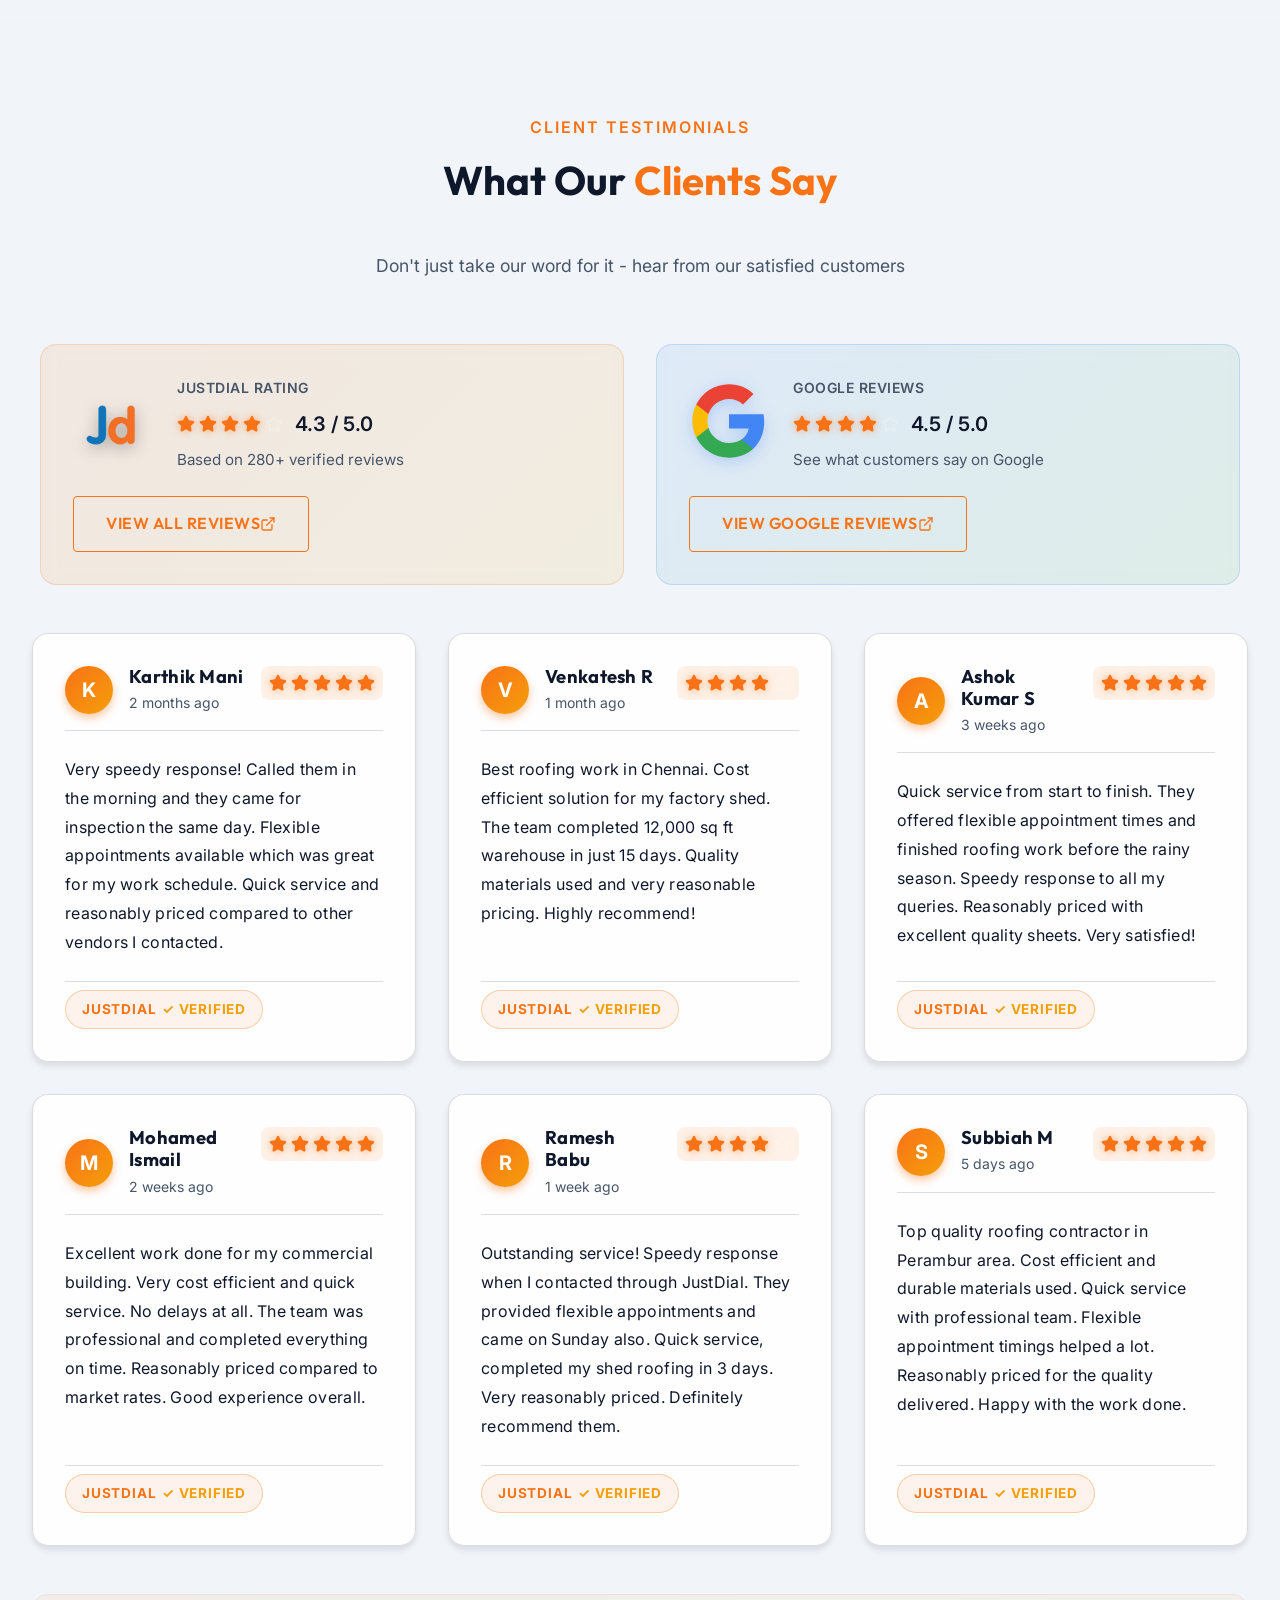
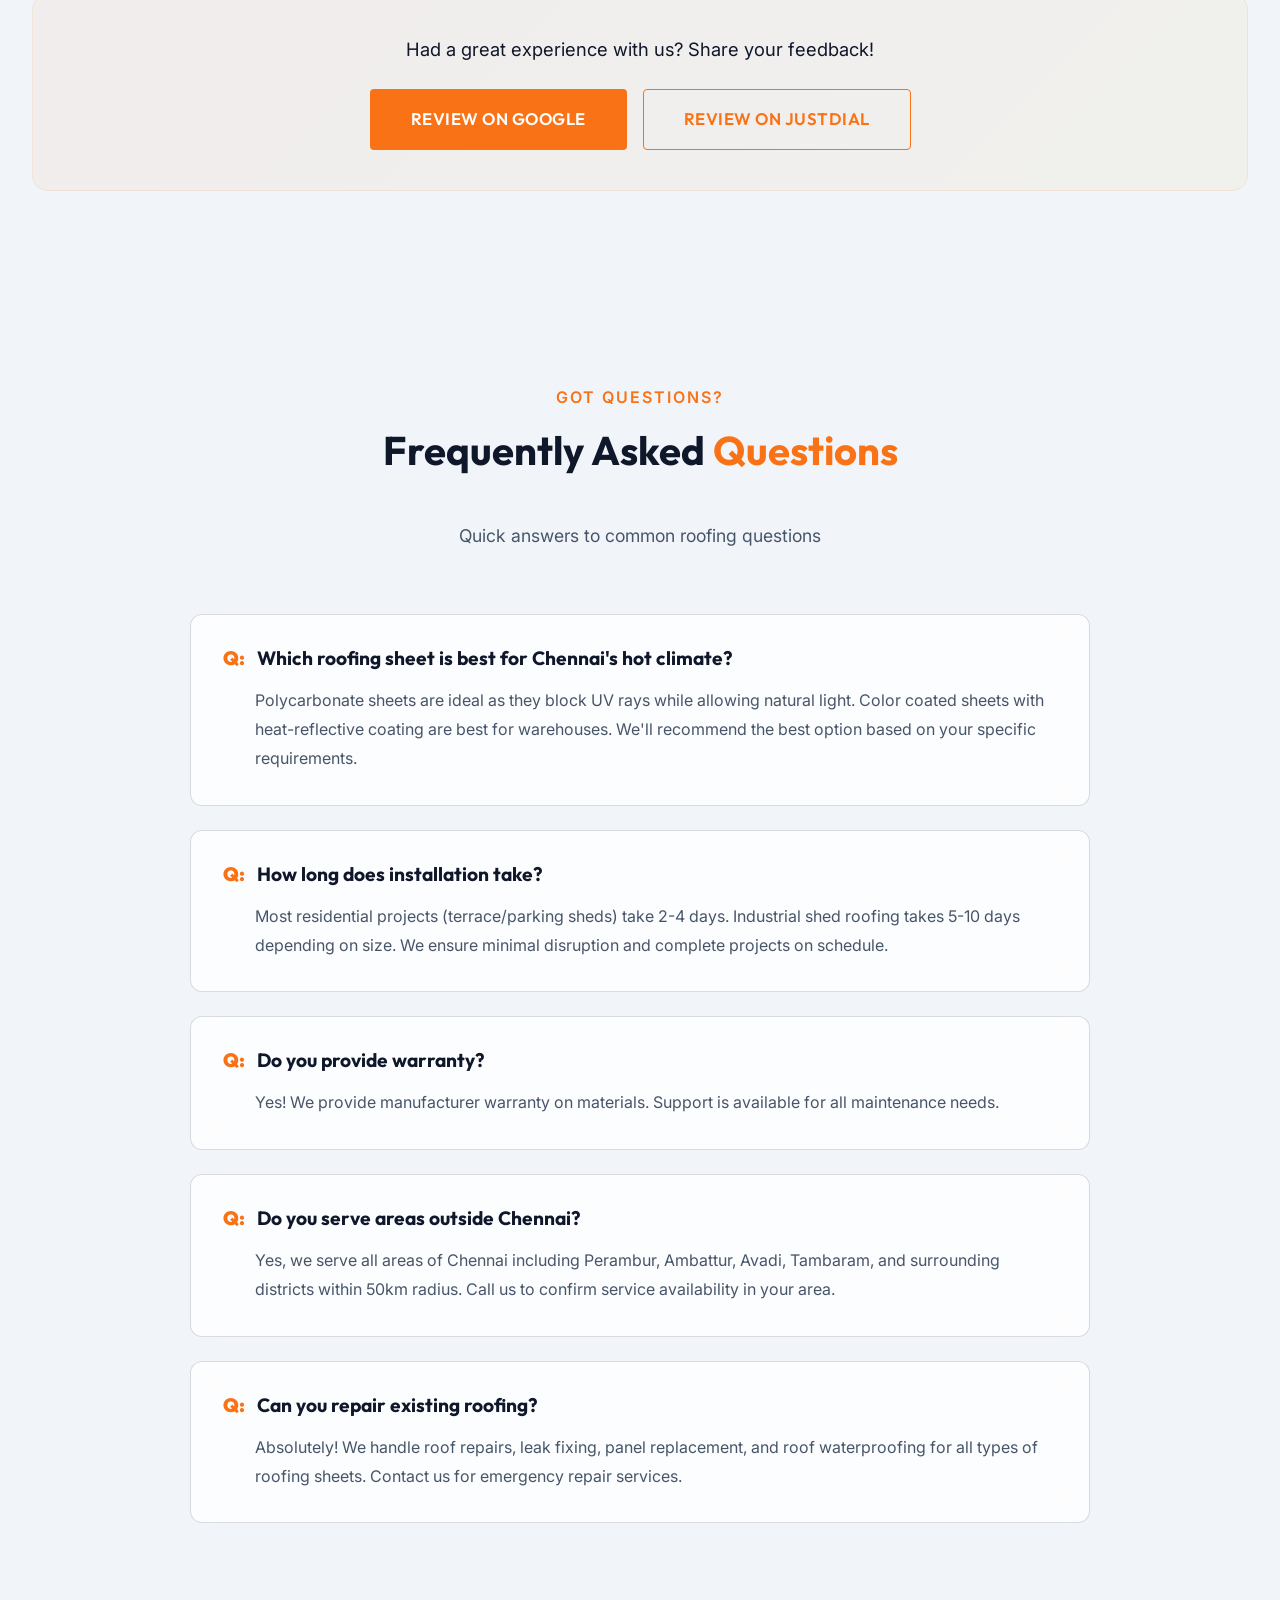
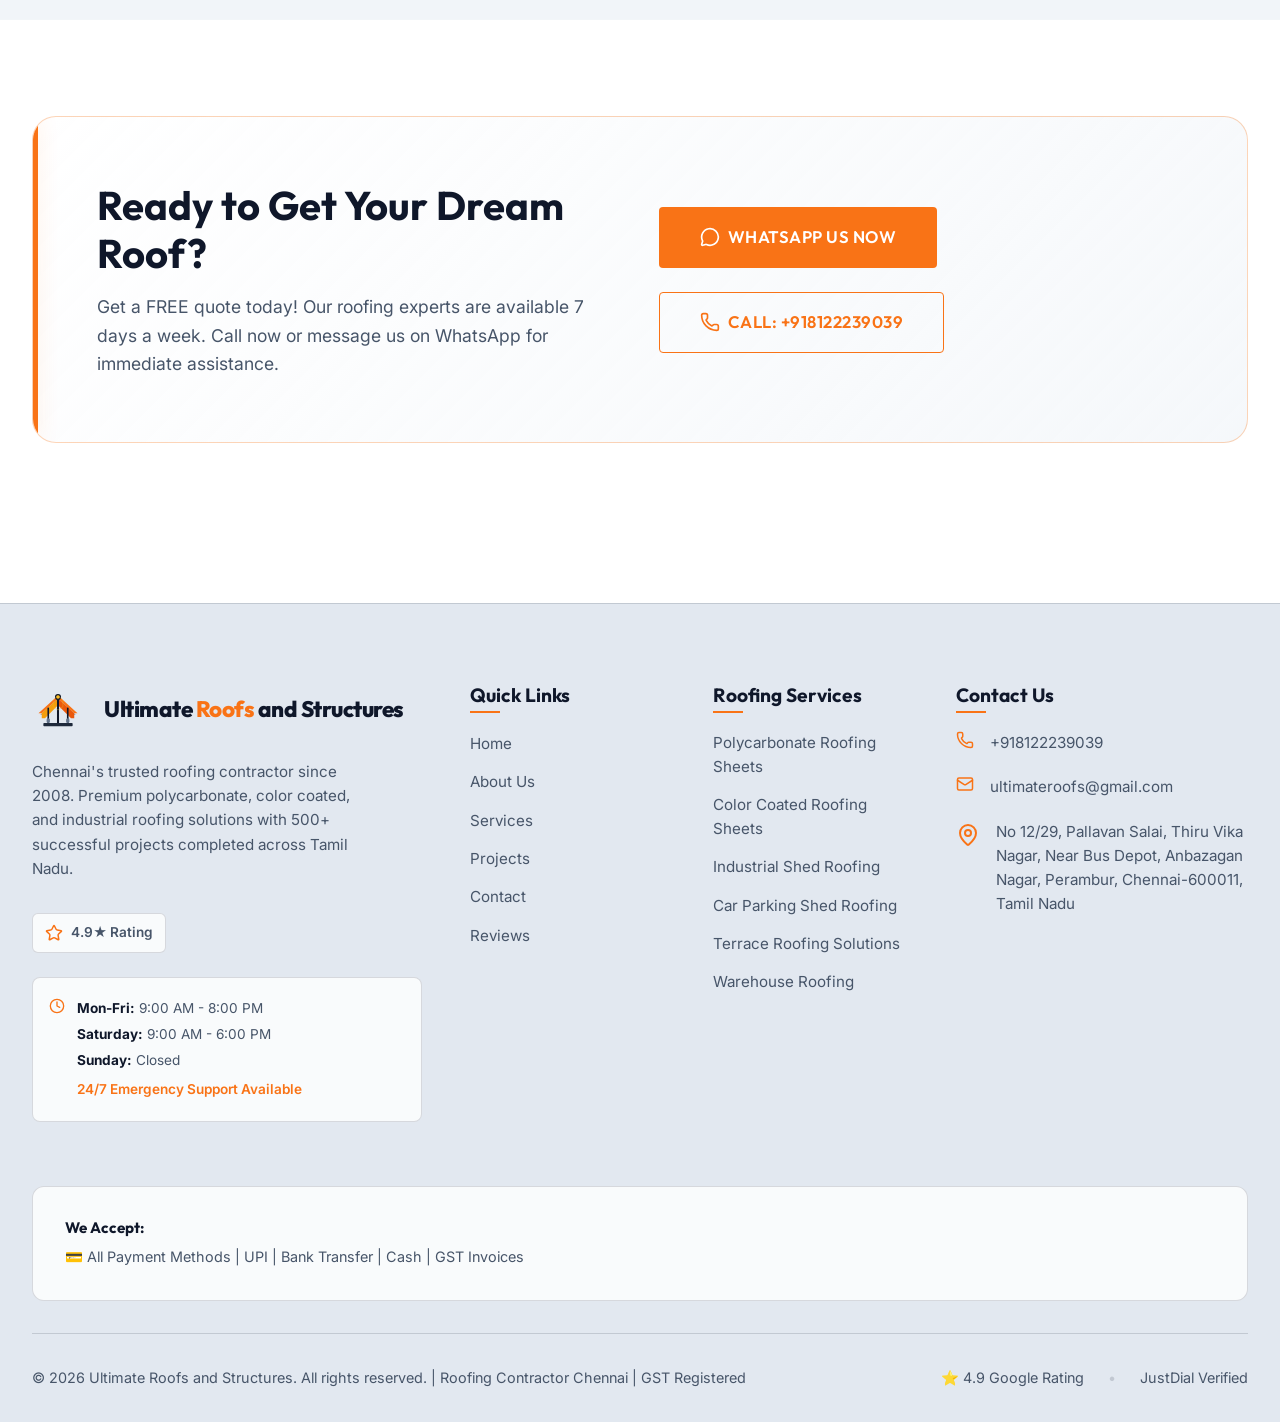
==== commit 63159b19: "chore: update build from private repo" ====
--- a/index.html
+++ b/index.html
@@ -140,7 +140,7 @@
 }
 </script>
     <!-- End Structured Data -->
-    <script type="module" crossorigin src="/assets/js/index-B1WAIXis.js"></script>
+    <script type="module" crossorigin src="/assets/js/index-CtqAJ2GM.js"></script>
     <link rel="modulepreload" crossorigin href="/assets/js/react-vendor-grX2bJDm.js">
     <link rel="modulepreload" crossorigin href="/assets/js/animation-vendor-ECKcXnSK.js">
     <link rel="modulepreload" crossorigin href="/assets/js/icons-vendor-D5DOloty.js">
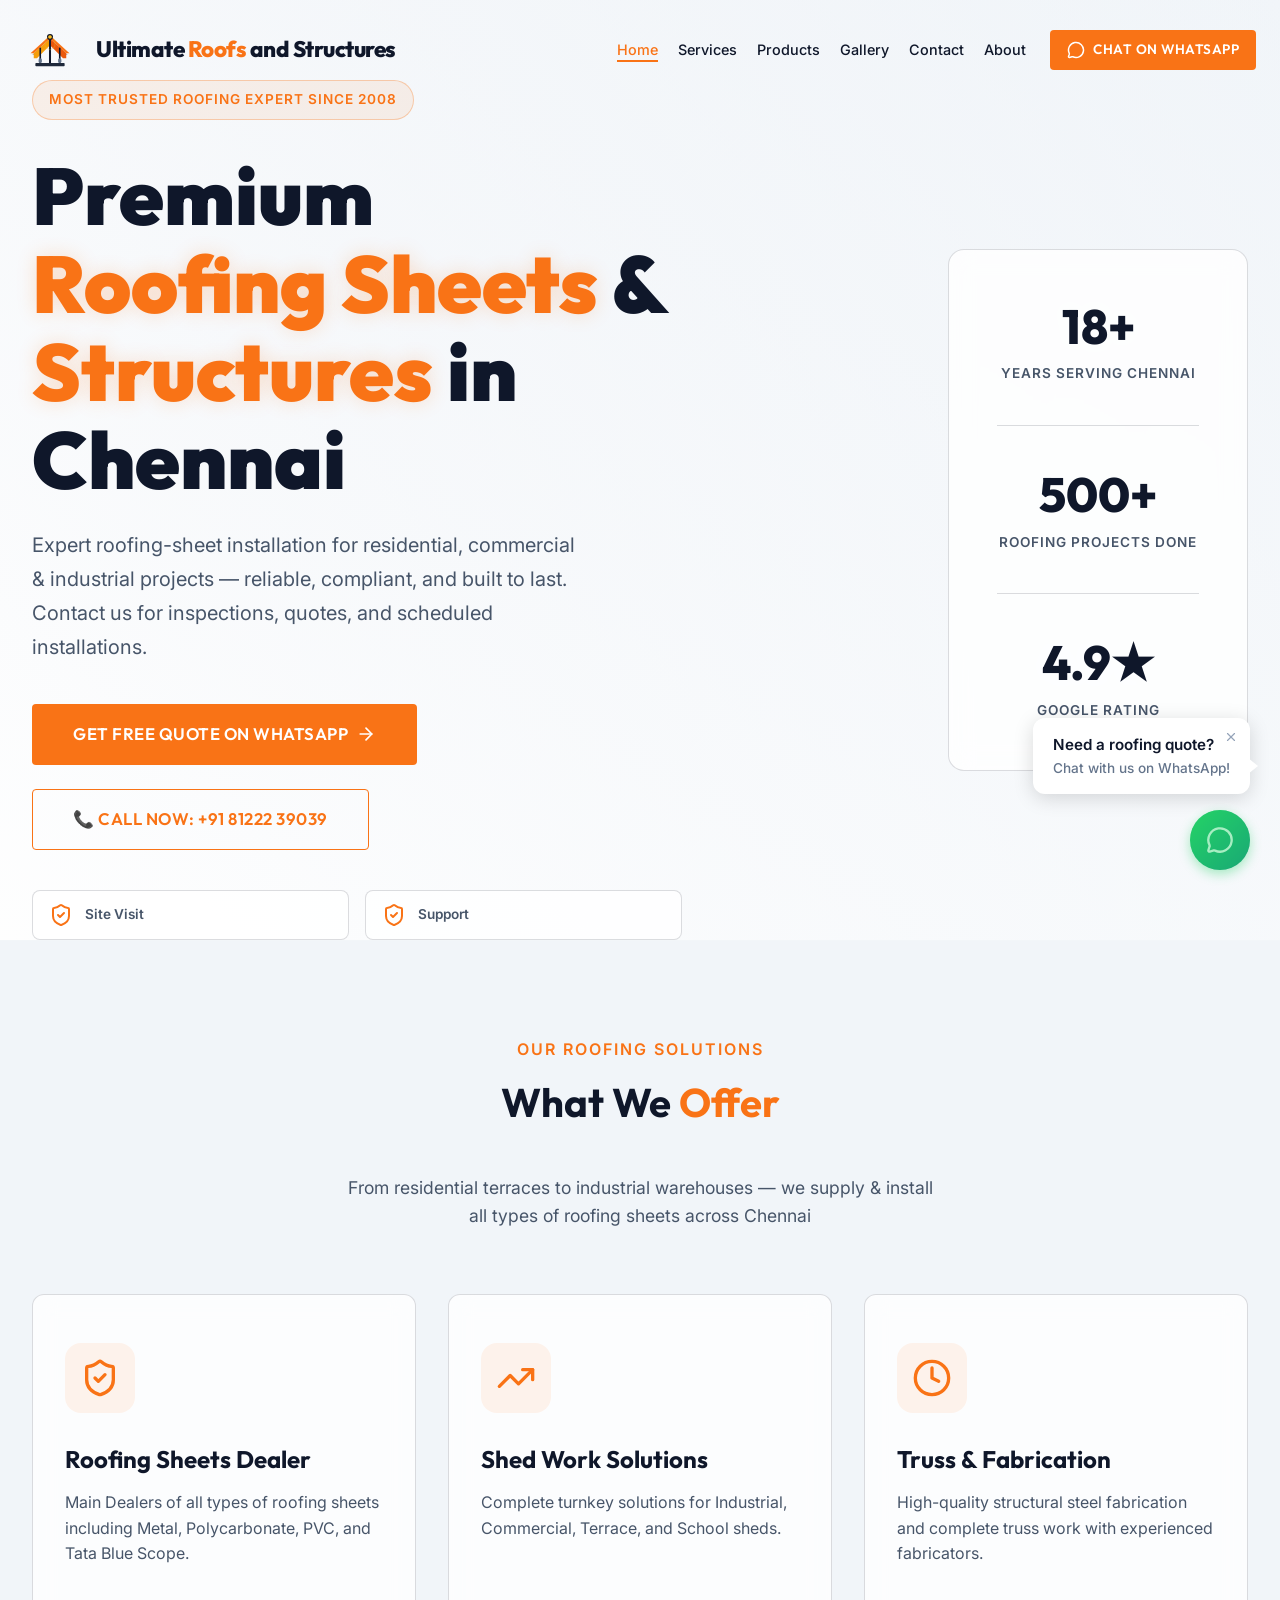
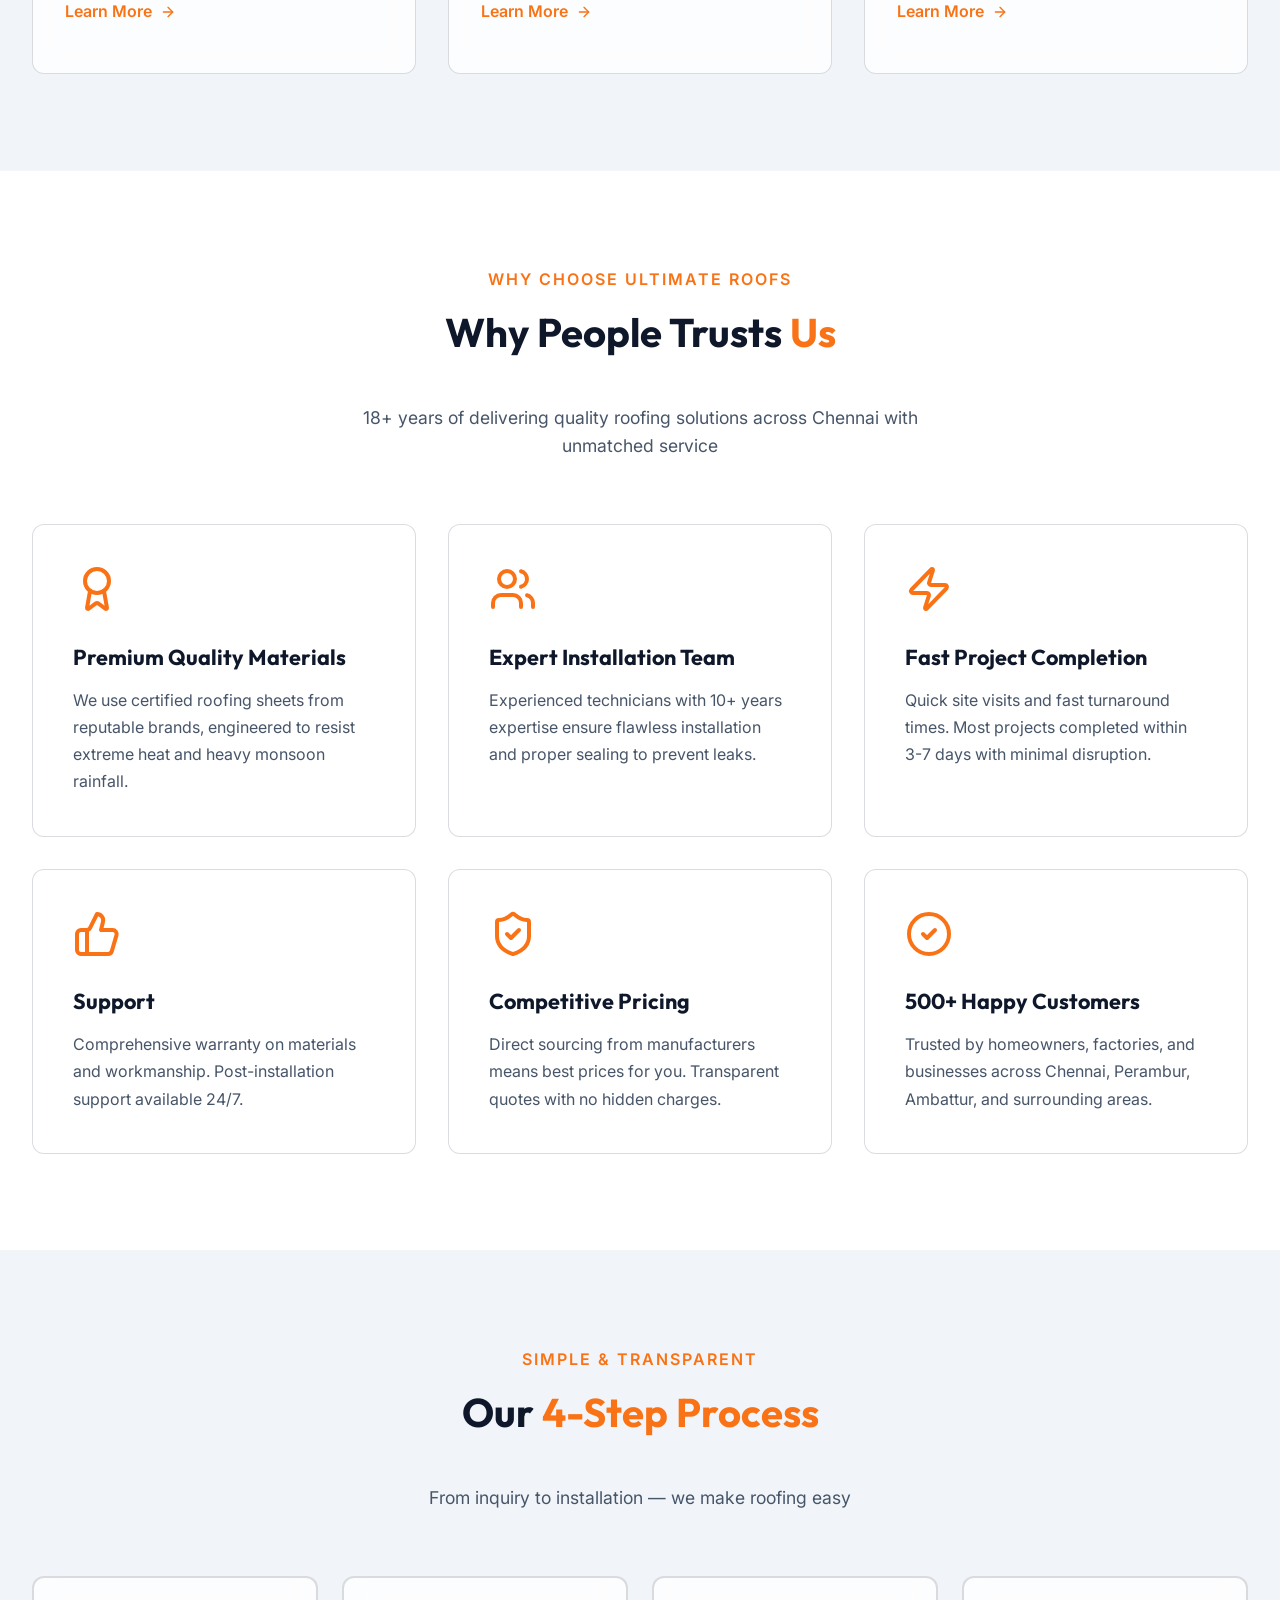
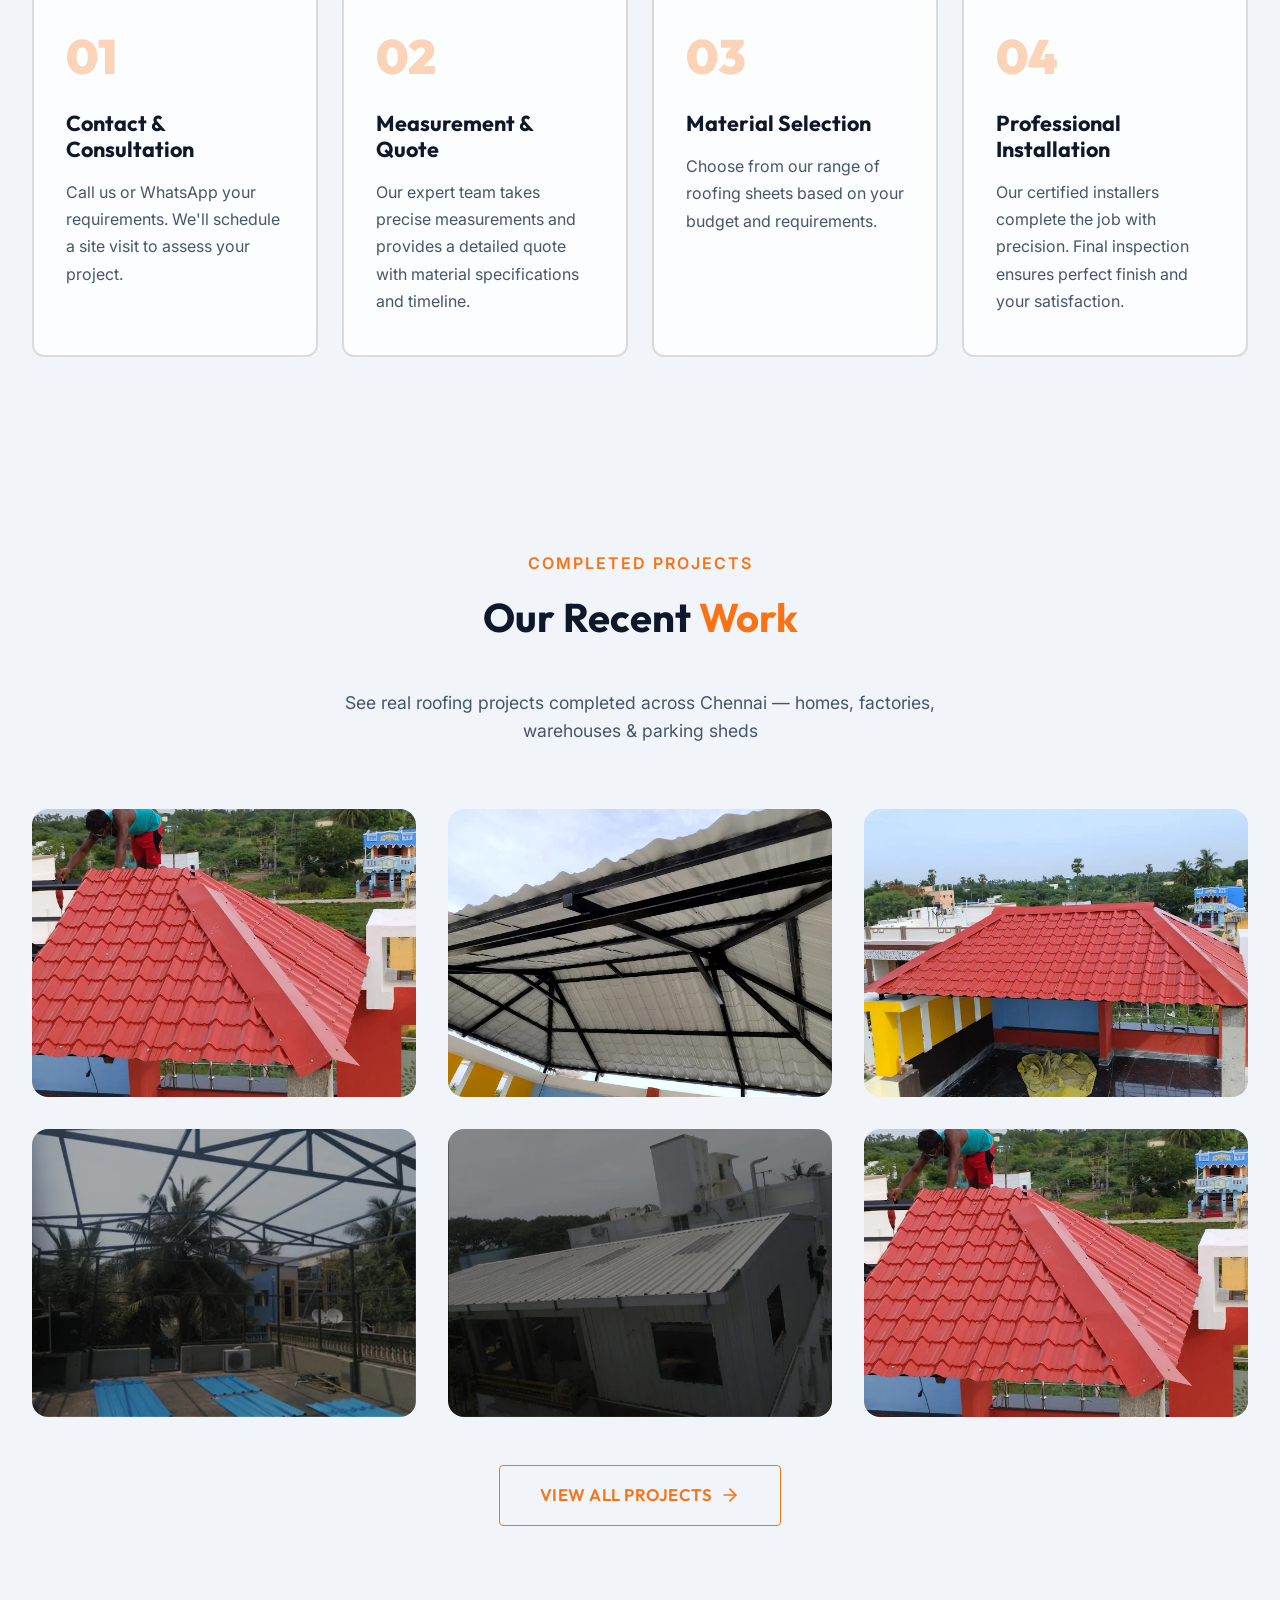
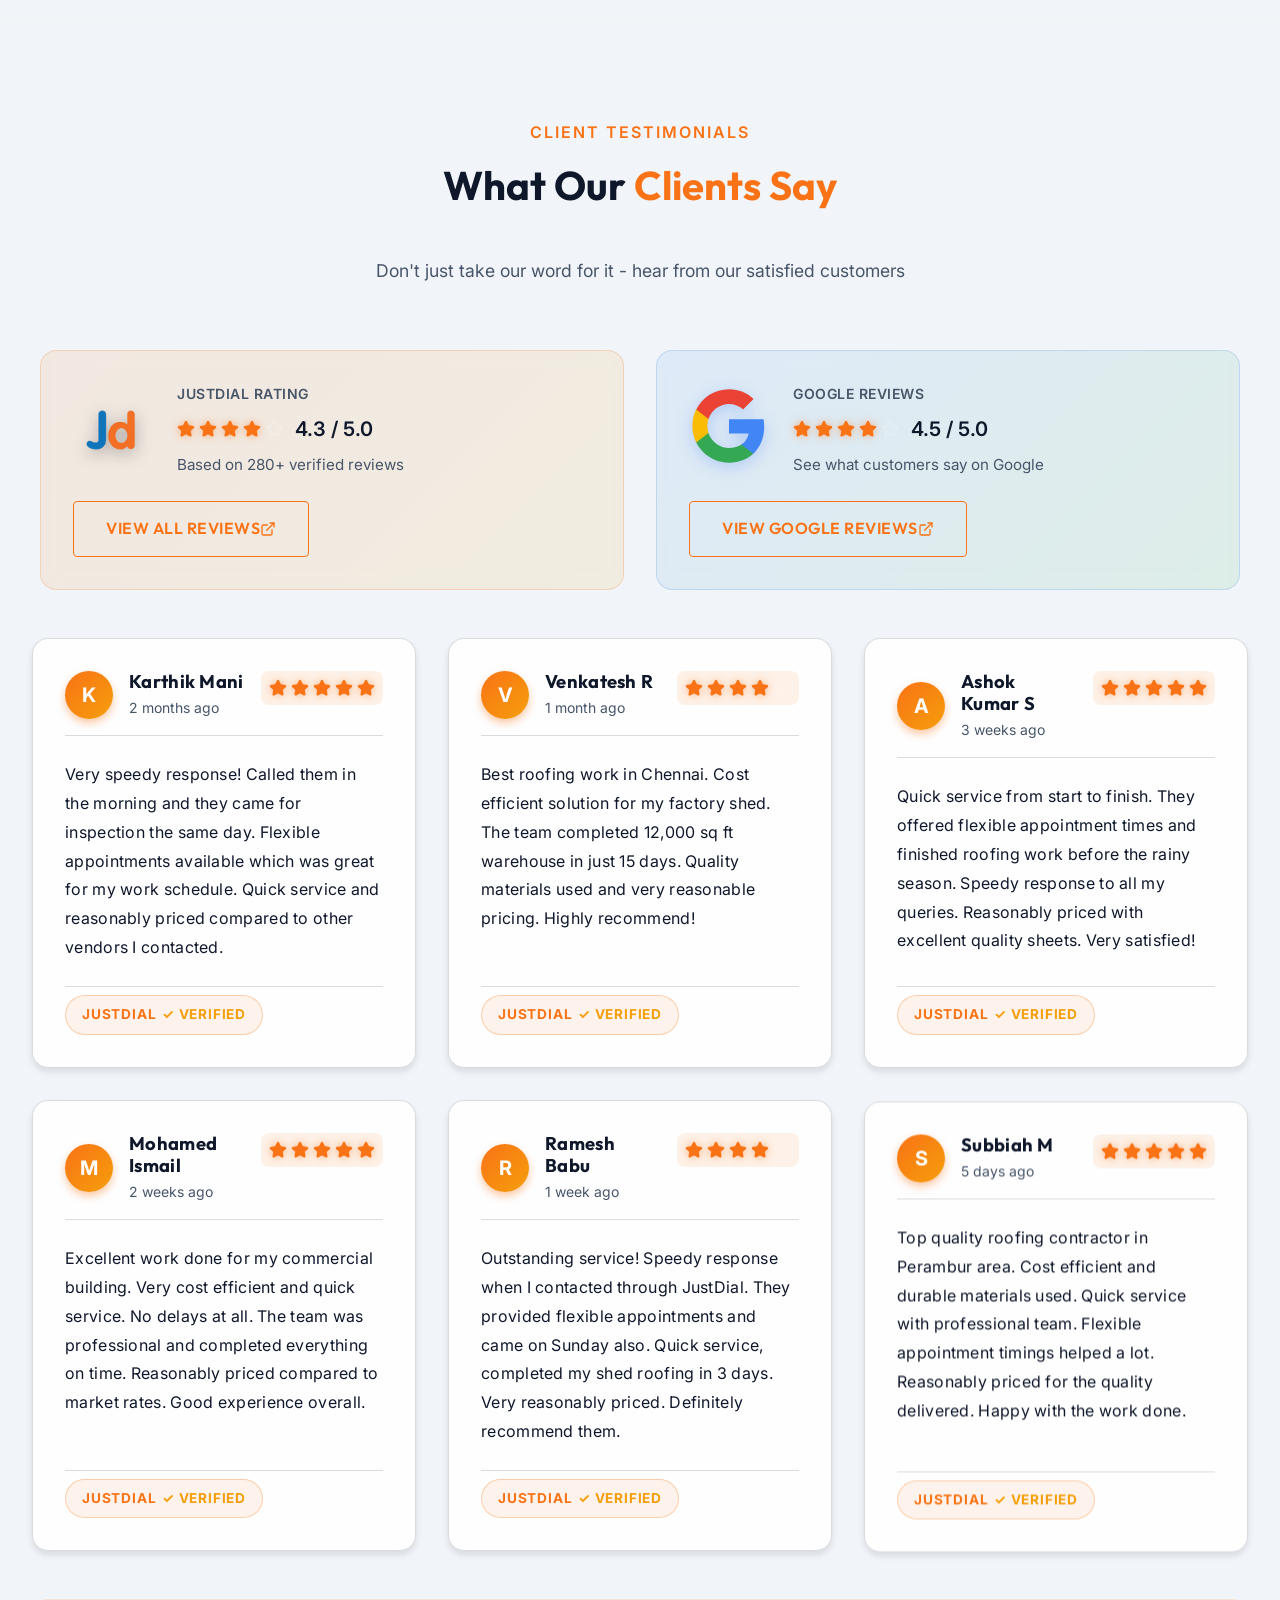
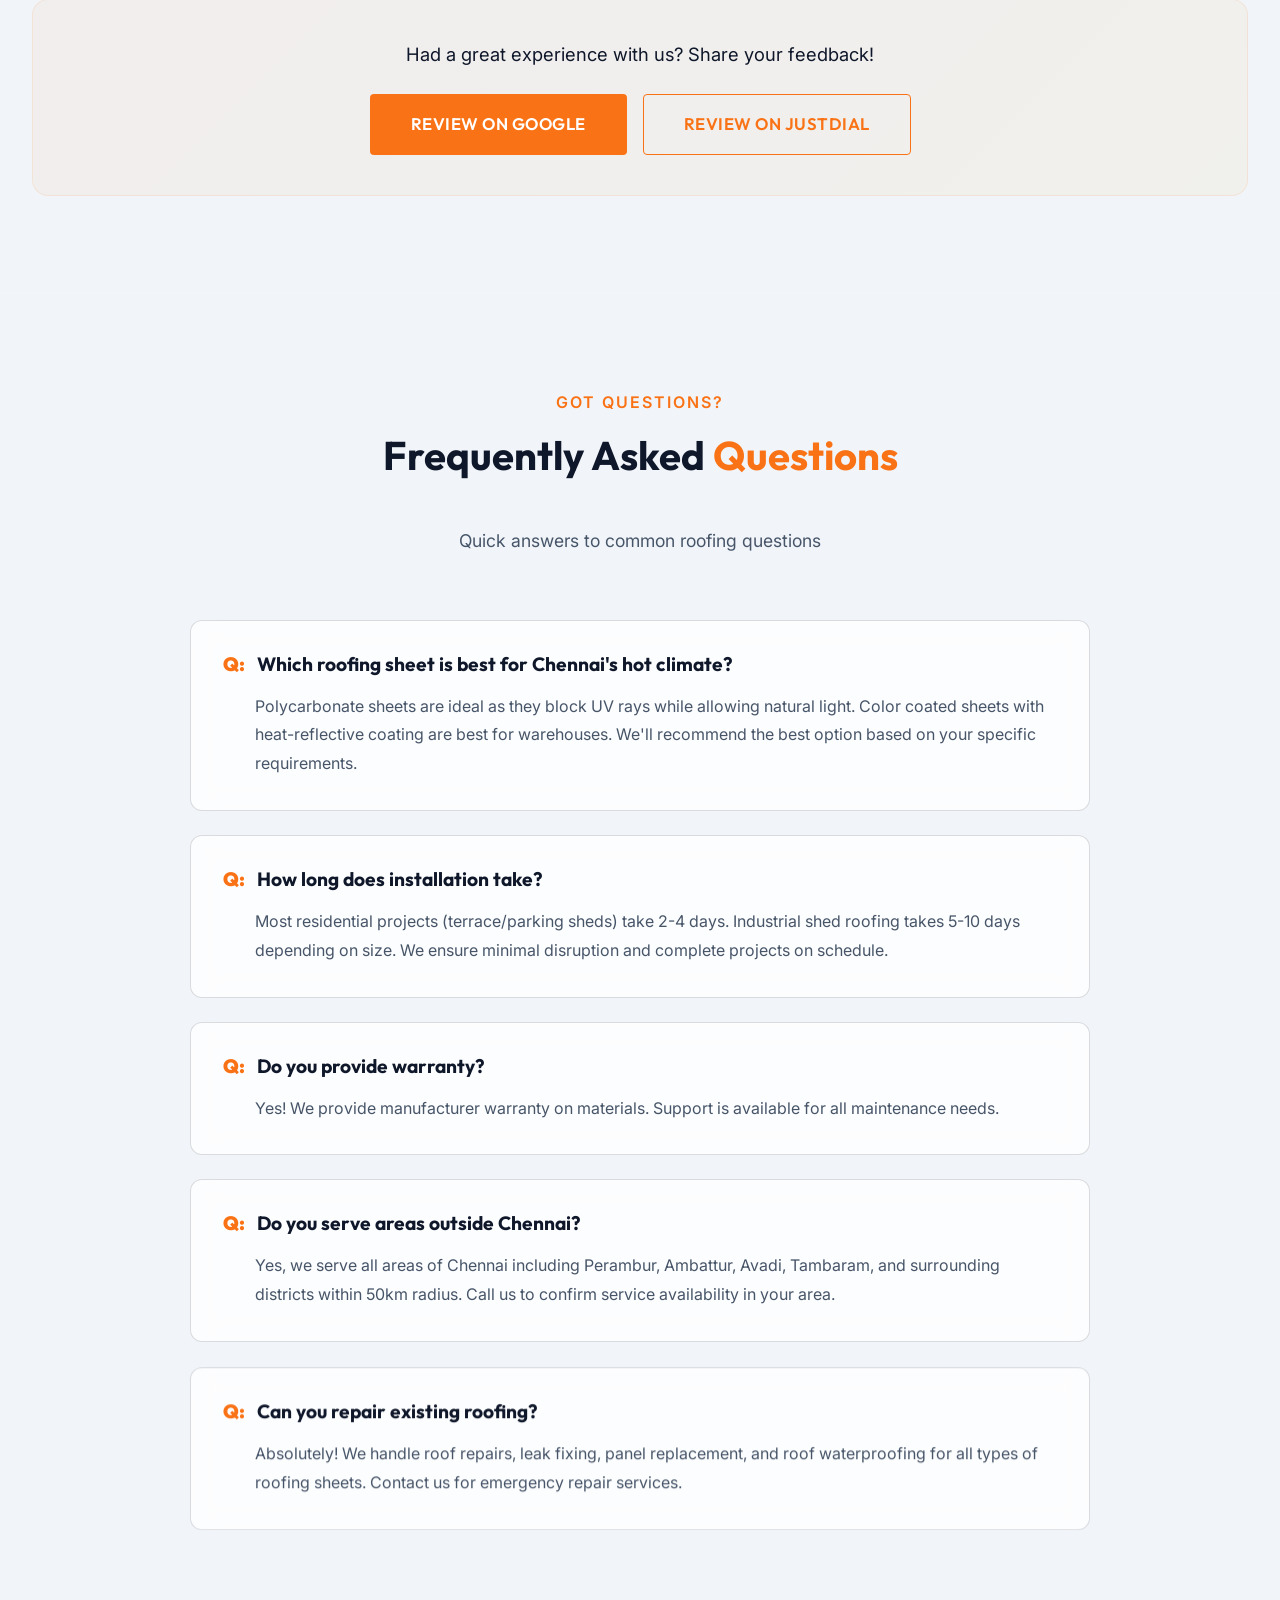
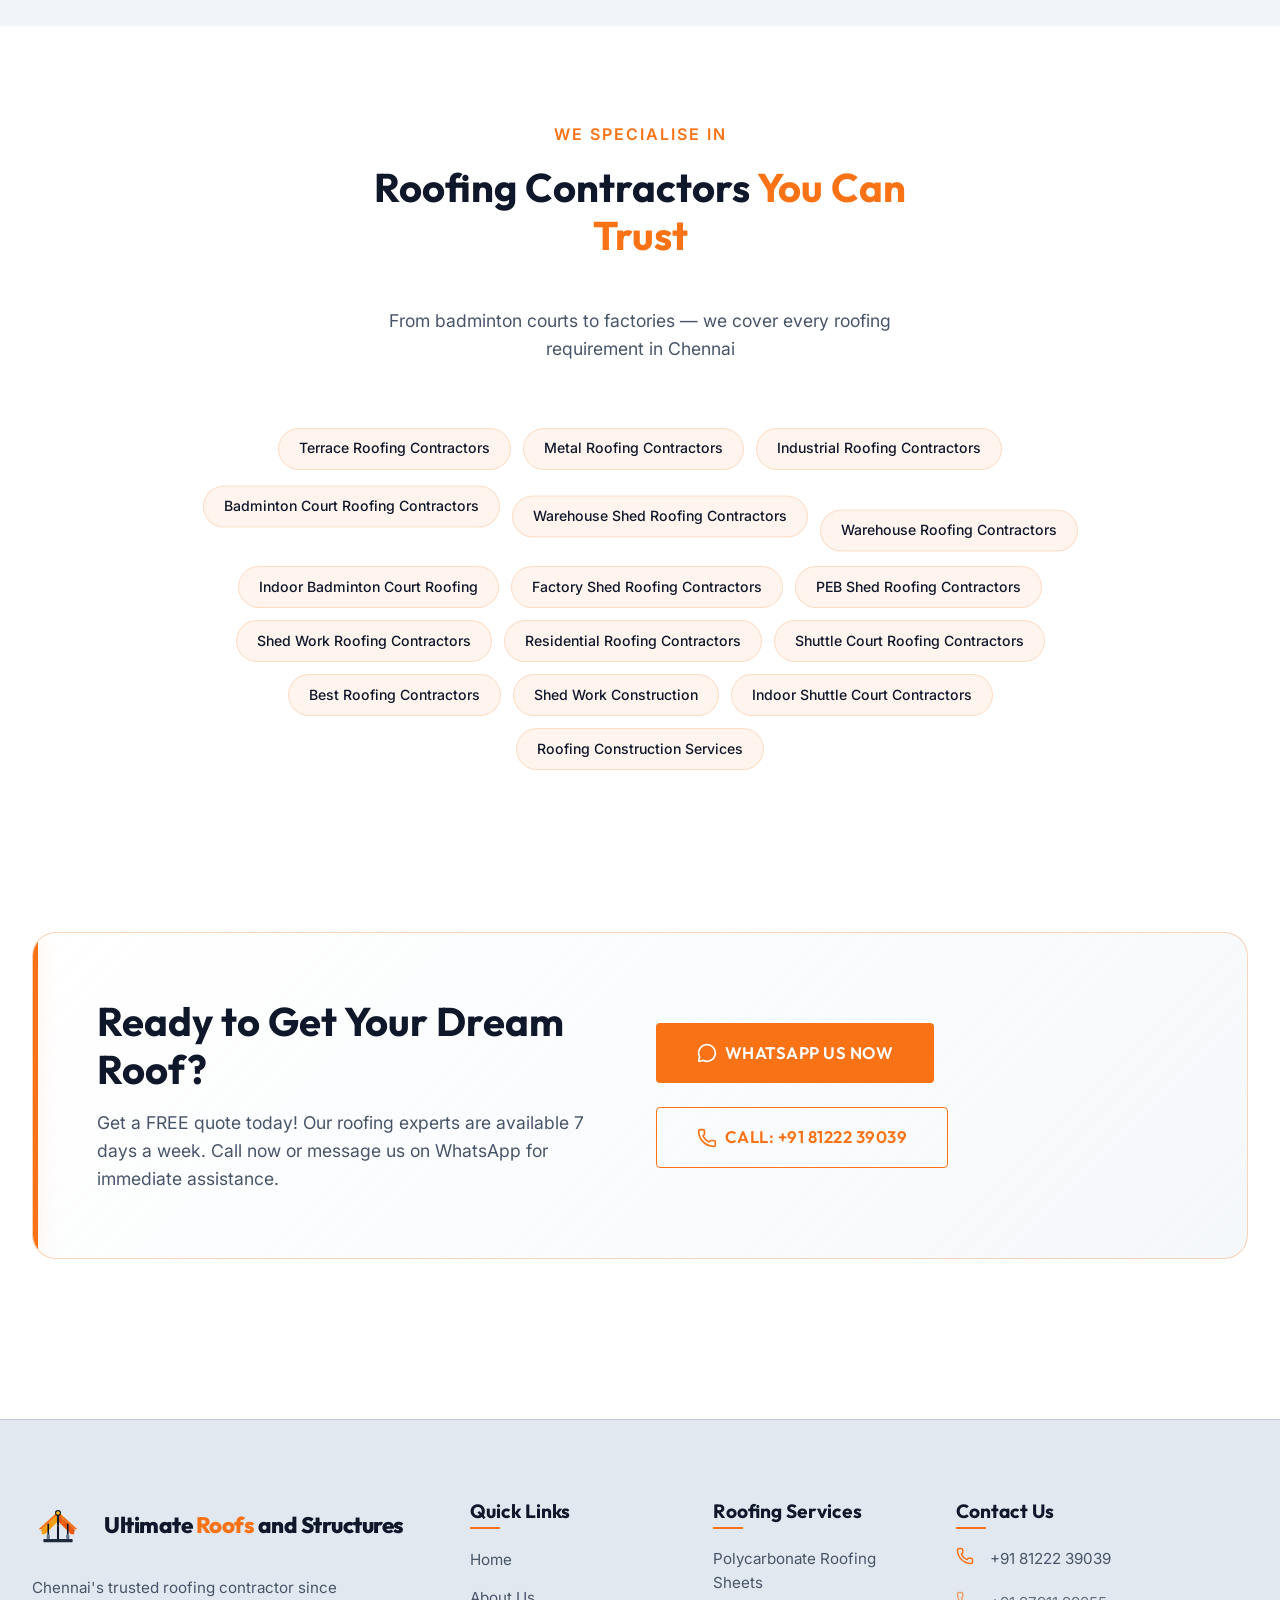
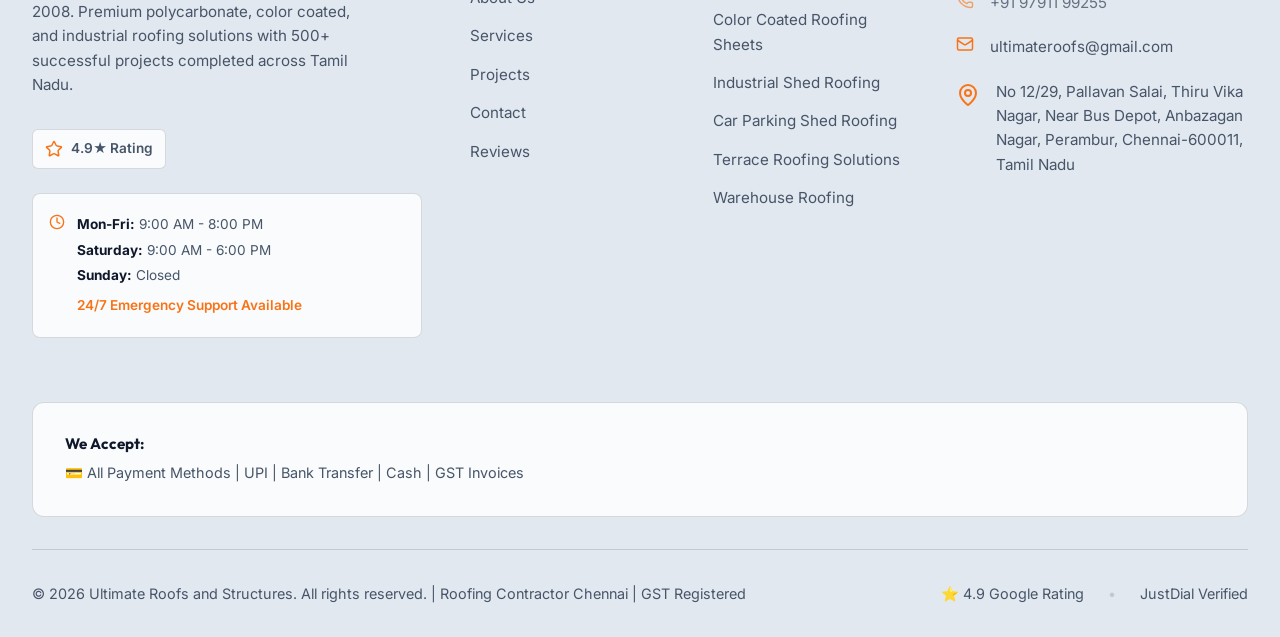
==== commit c90395c9: "chore: update build from private repo" ====
--- a/index.html
+++ b/index.html
@@ -87,48 +87,48 @@
         "@type": "Offer",
         "itemOffered": {
           "@type": "Service",
-          "name": "Industrial Sheds & Warehousing",
-          "description": "Large-span structural steel sheds designed for manufacturing, storage, and heavy industrial applications."
+          "name": "Industrial & Commercial Roofing",
+          "description": "Engineered roofing solutions for factories, warehouses, and businesses — from new installations to complete overhauls."
         }
       },
       {
         "@type": "Offer",
         "itemOffered": {
           "@type": "Service",
-          "name": "Commercial Metal Roofing",
-          "description": "Premium, weather-resistant metal roofing systems tailored for corporate and commercial establishments."
+          "name": "Residential Roofing",
+          "description": "Premium residential roofing combining long-lasting durability with modern aesthetics for homes and terrace sheds."
         }
       },
       {
         "@type": "Offer",
         "itemOffered": {
           "@type": "Service",
-          "name": "Custom Steel Structures",
-          "description": "Bespoke structural engineering solutions catering to unique architectural requirements."
+          "name": "Roof Inspection & Consultation",
+          "description": "Thorough roof health assessments and on-site consultations to identify leaks, weak points, and best upgrade paths."
         }
       },
       {
         "@type": "Offer",
         "itemOffered": {
           "@type": "Service",
-          "name": "Roofing Maintenance & Repair",
-          "description": "Comprehensive diagnostic, repair, and preventative maintenance for long-term structural integrity."
+          "name": "Emergency Roof Repairs",
+          "description": "Rapid-response repair services for leaks, storm damage, and structural issues — restoring your roof's integrity fast."
         }
       },
       {
         "@type": "Offer",
         "itemOffered": {
           "@type": "Service",
-          "name": "Wall Cladding Solutions",
-          "description": "Durable and visually striking architectural cladding for both exterior and interior protection."
+          "name": "Fabrication & Maintenance",
+          "description": "Custom structural fabrication and preventative maintenance programs to extend your roof's life and avoid costly replacements."
         }
       },
       {
         "@type": "Offer",
         "itemOffered": {
           "@type": "Service",
-          "name": "Weatherproofing & Coating",
-          "description": "Advanced industrial coatings to protect against corrosion, UV damage, and extreme weather."
+          "name": "Roof Ventilation Solutions",
+          "description": "High-performance turbo ventilators for sheds and warehouses to reduce heat and improve airflow without electricity."
         }
       }
     ]
@@ -140,10 +140,10 @@
 }
 </script>
     <!-- End Structured Data -->
-    <script type="module" crossorigin src="/assets/js/index-CtqAJ2GM.js"></script>
+    <script type="module" crossorigin src="/assets/js/index-CdjISgFk.js"></script>
     <link rel="modulepreload" crossorigin href="/assets/js/react-vendor-grX2bJDm.js">
     <link rel="modulepreload" crossorigin href="/assets/js/animation-vendor-ECKcXnSK.js">
-    <link rel="modulepreload" crossorigin href="/assets/js/icons-vendor-D5DOloty.js">
+    <link rel="modulepreload" crossorigin href="/assets/js/icons-vendor-D6B65tU3.js">
     <link rel="stylesheet" crossorigin href="/assets/css/index-Dl7Qb_nI.css">
   </head>
   <body>
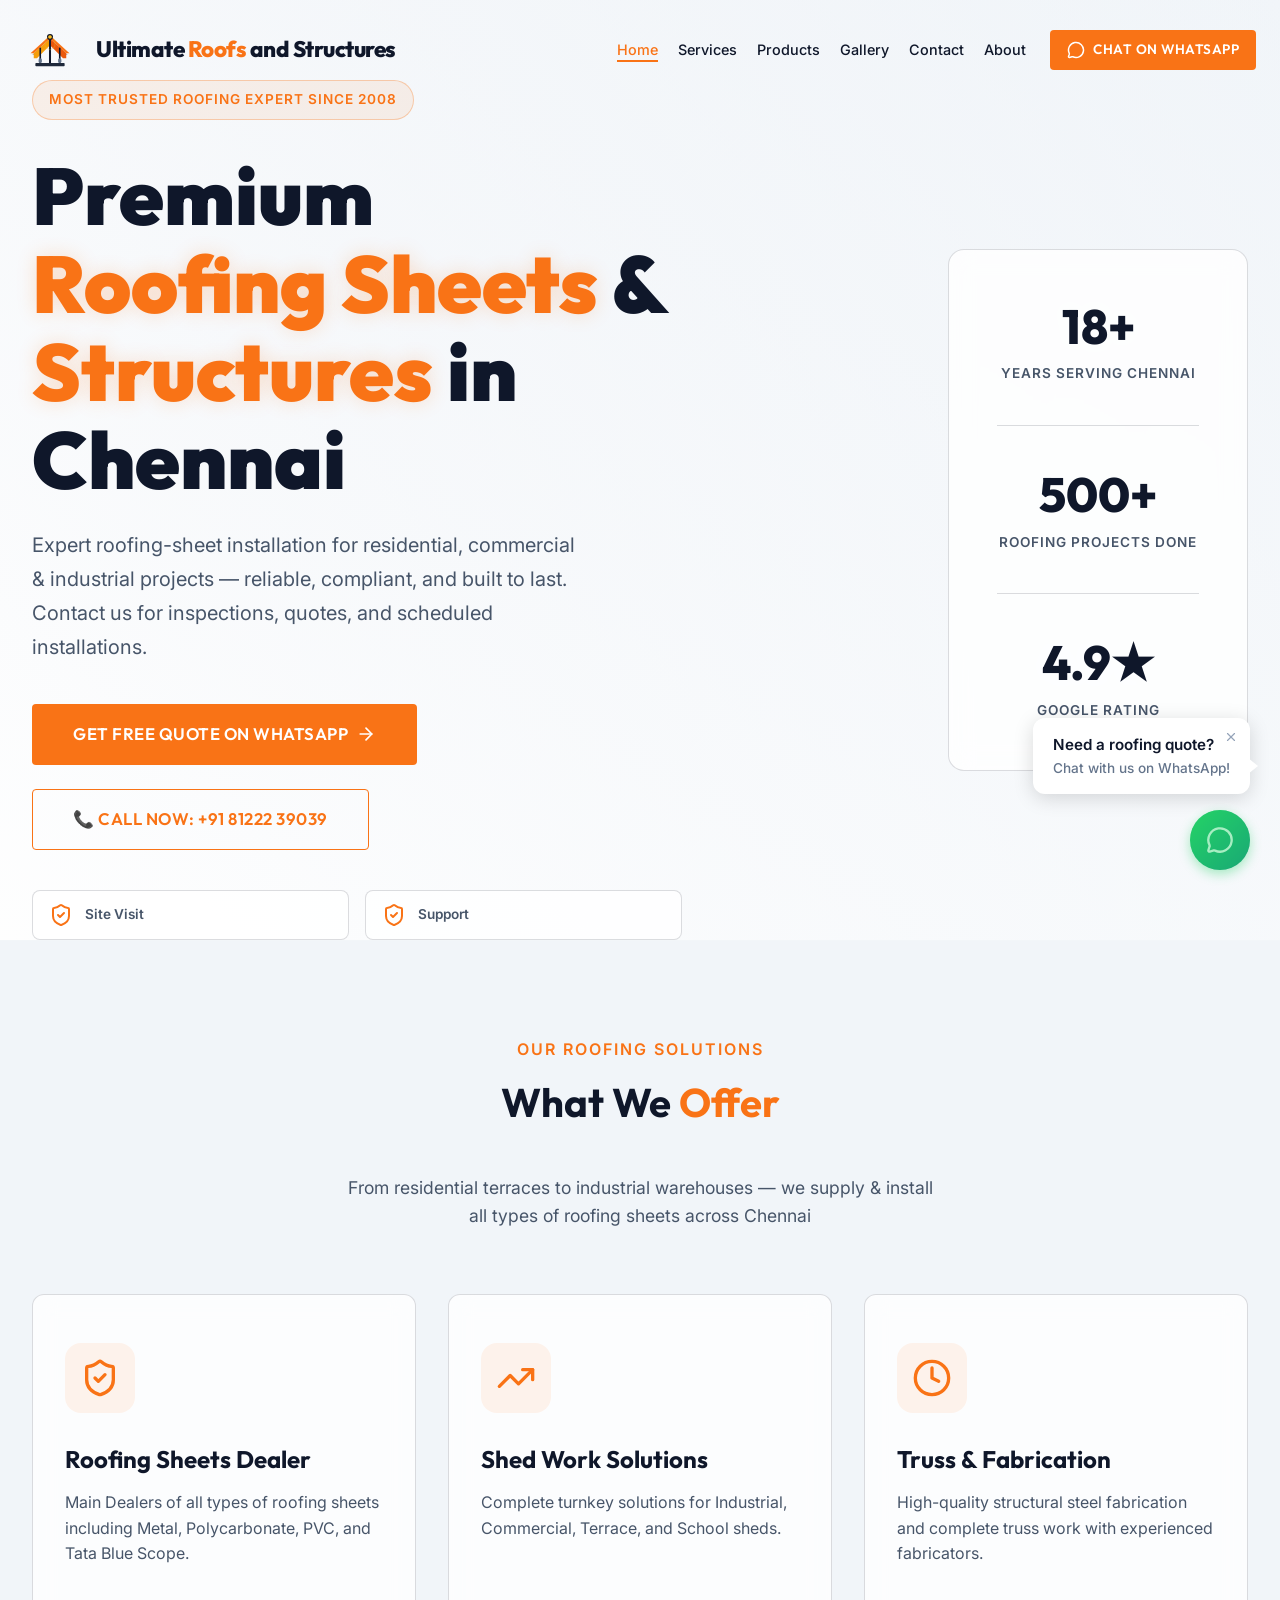
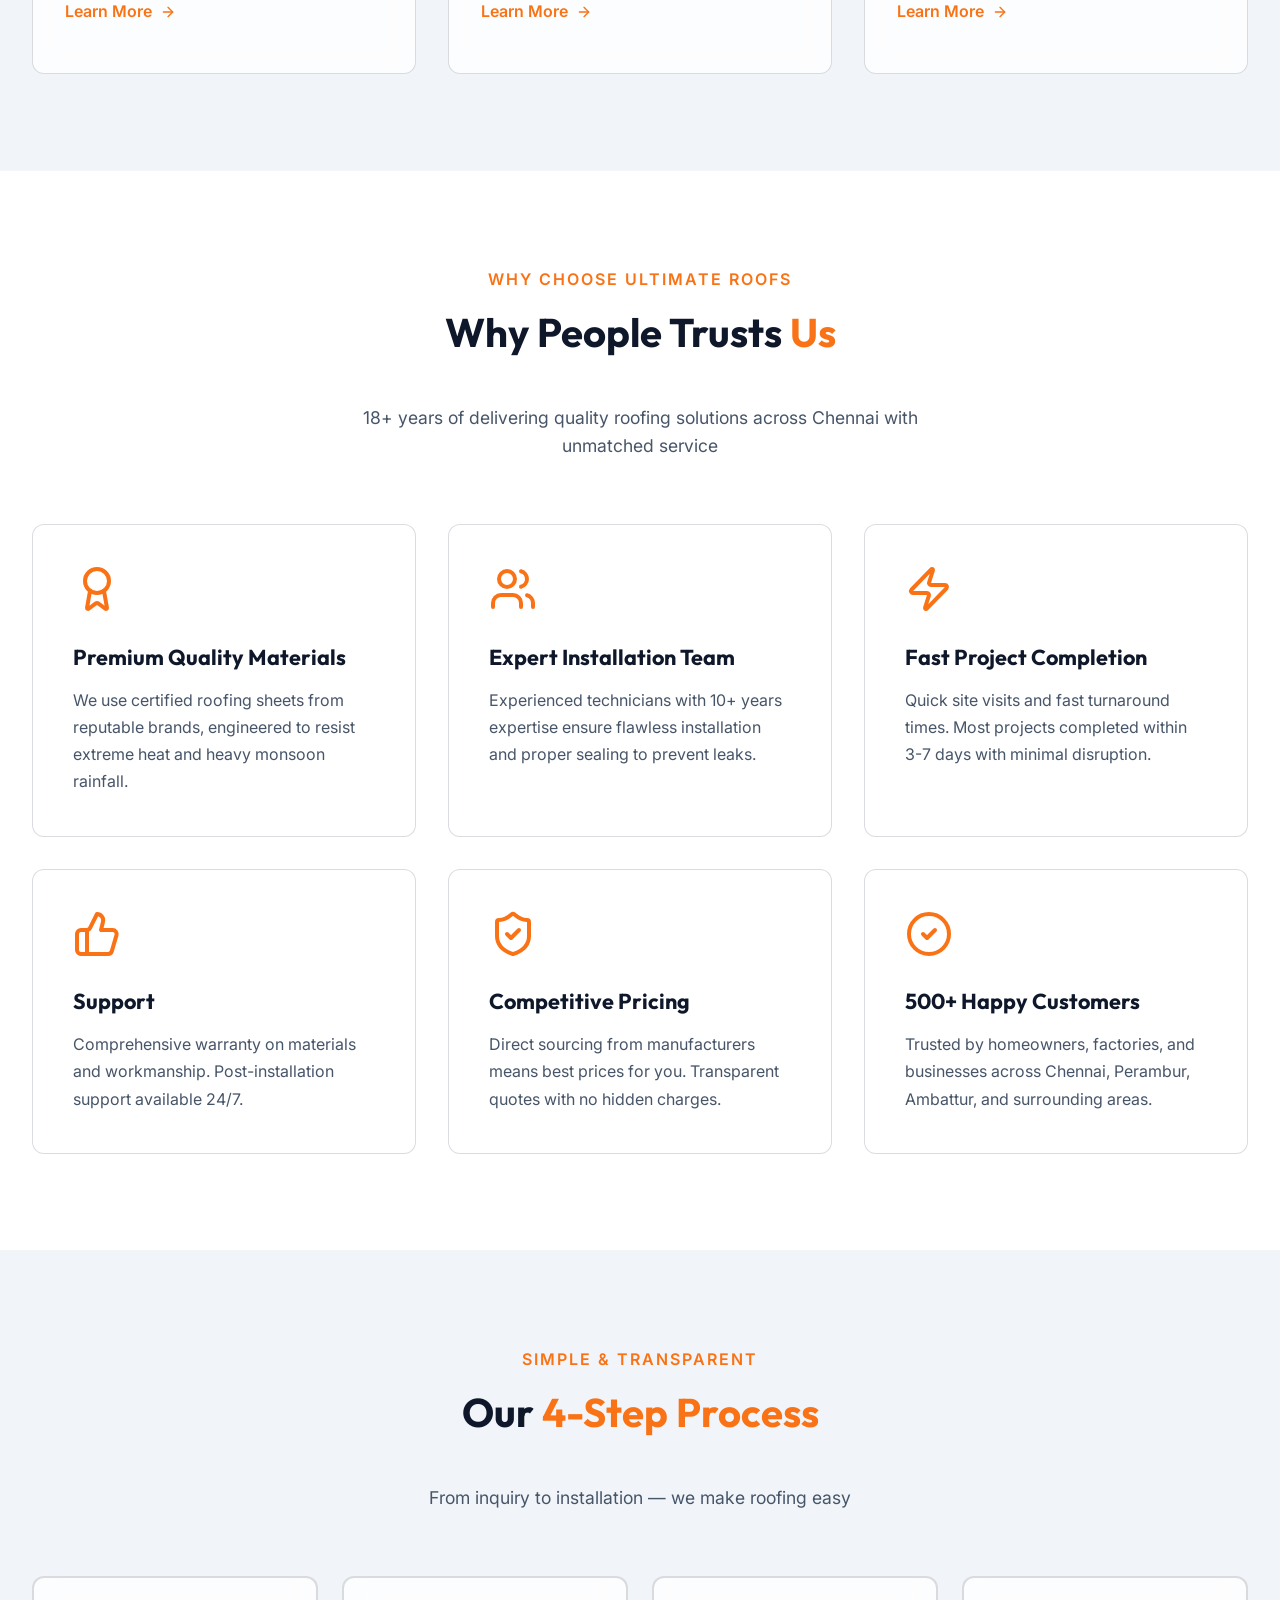
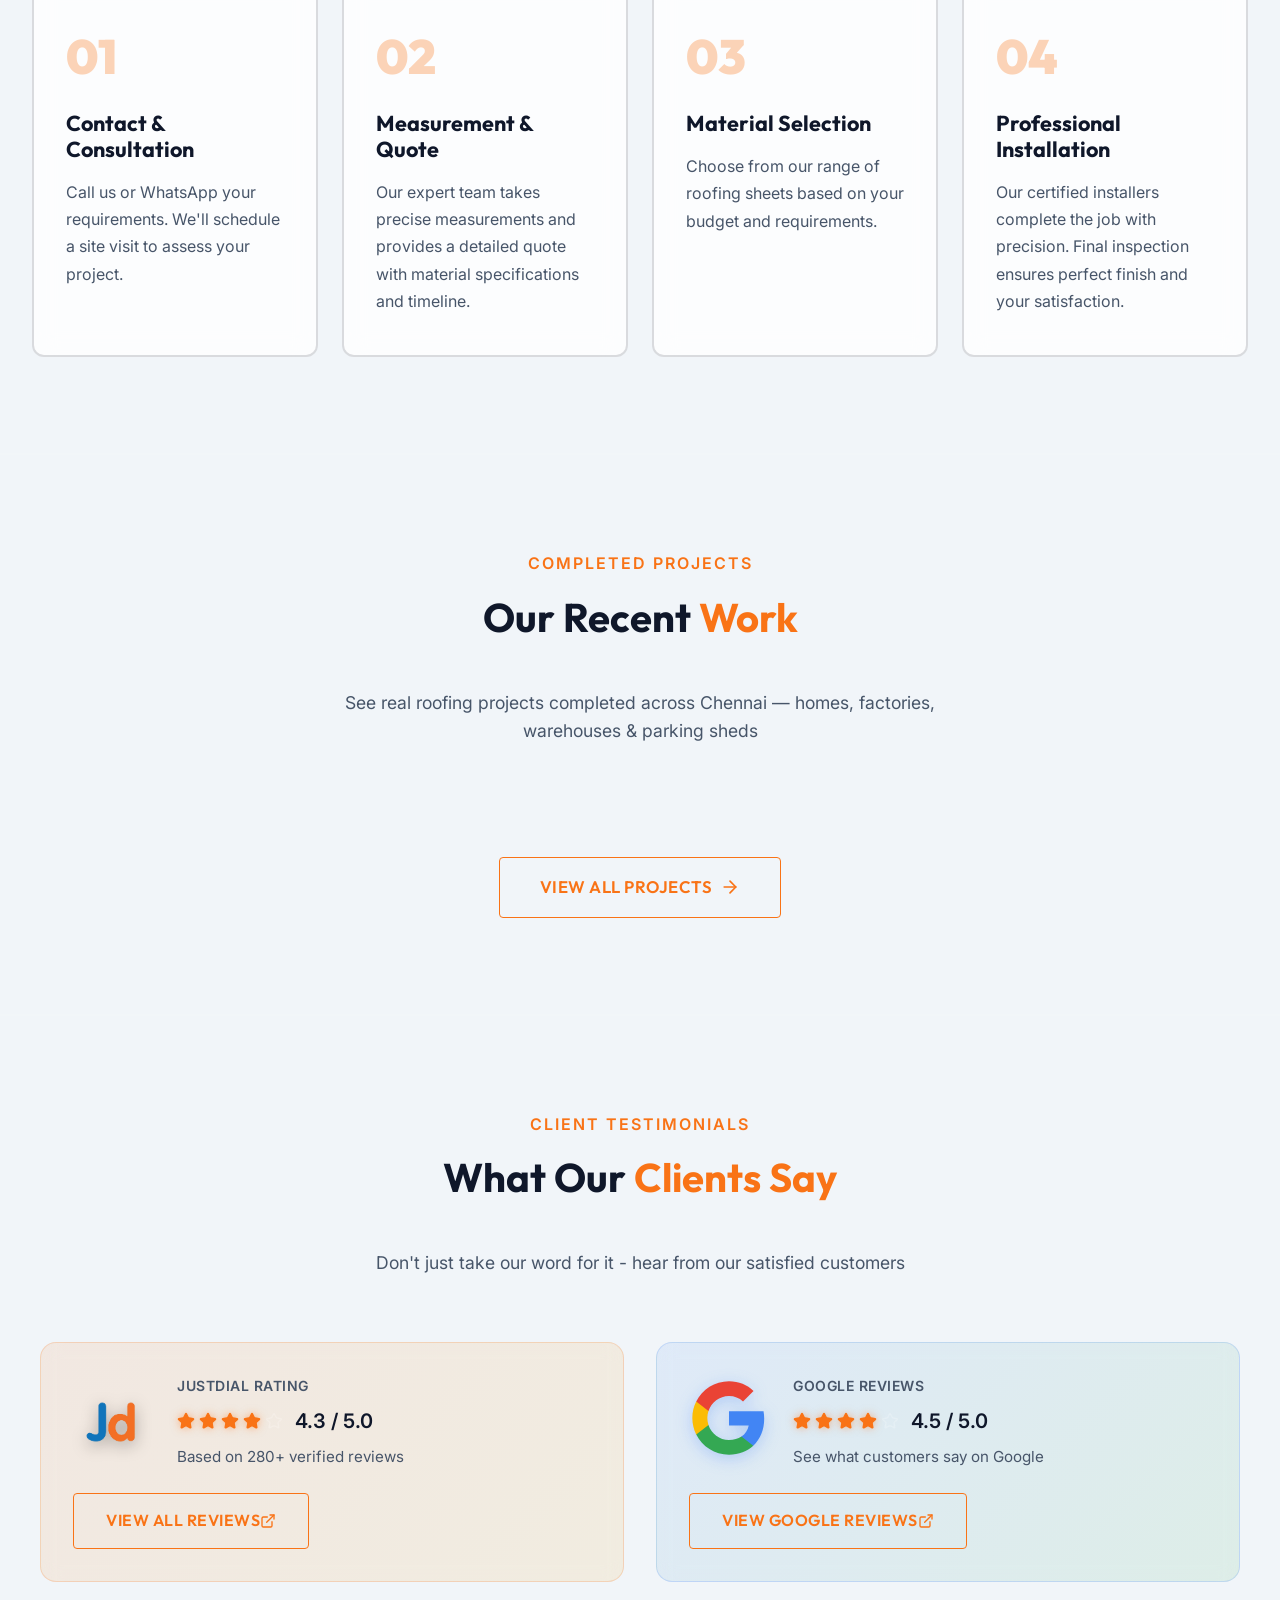
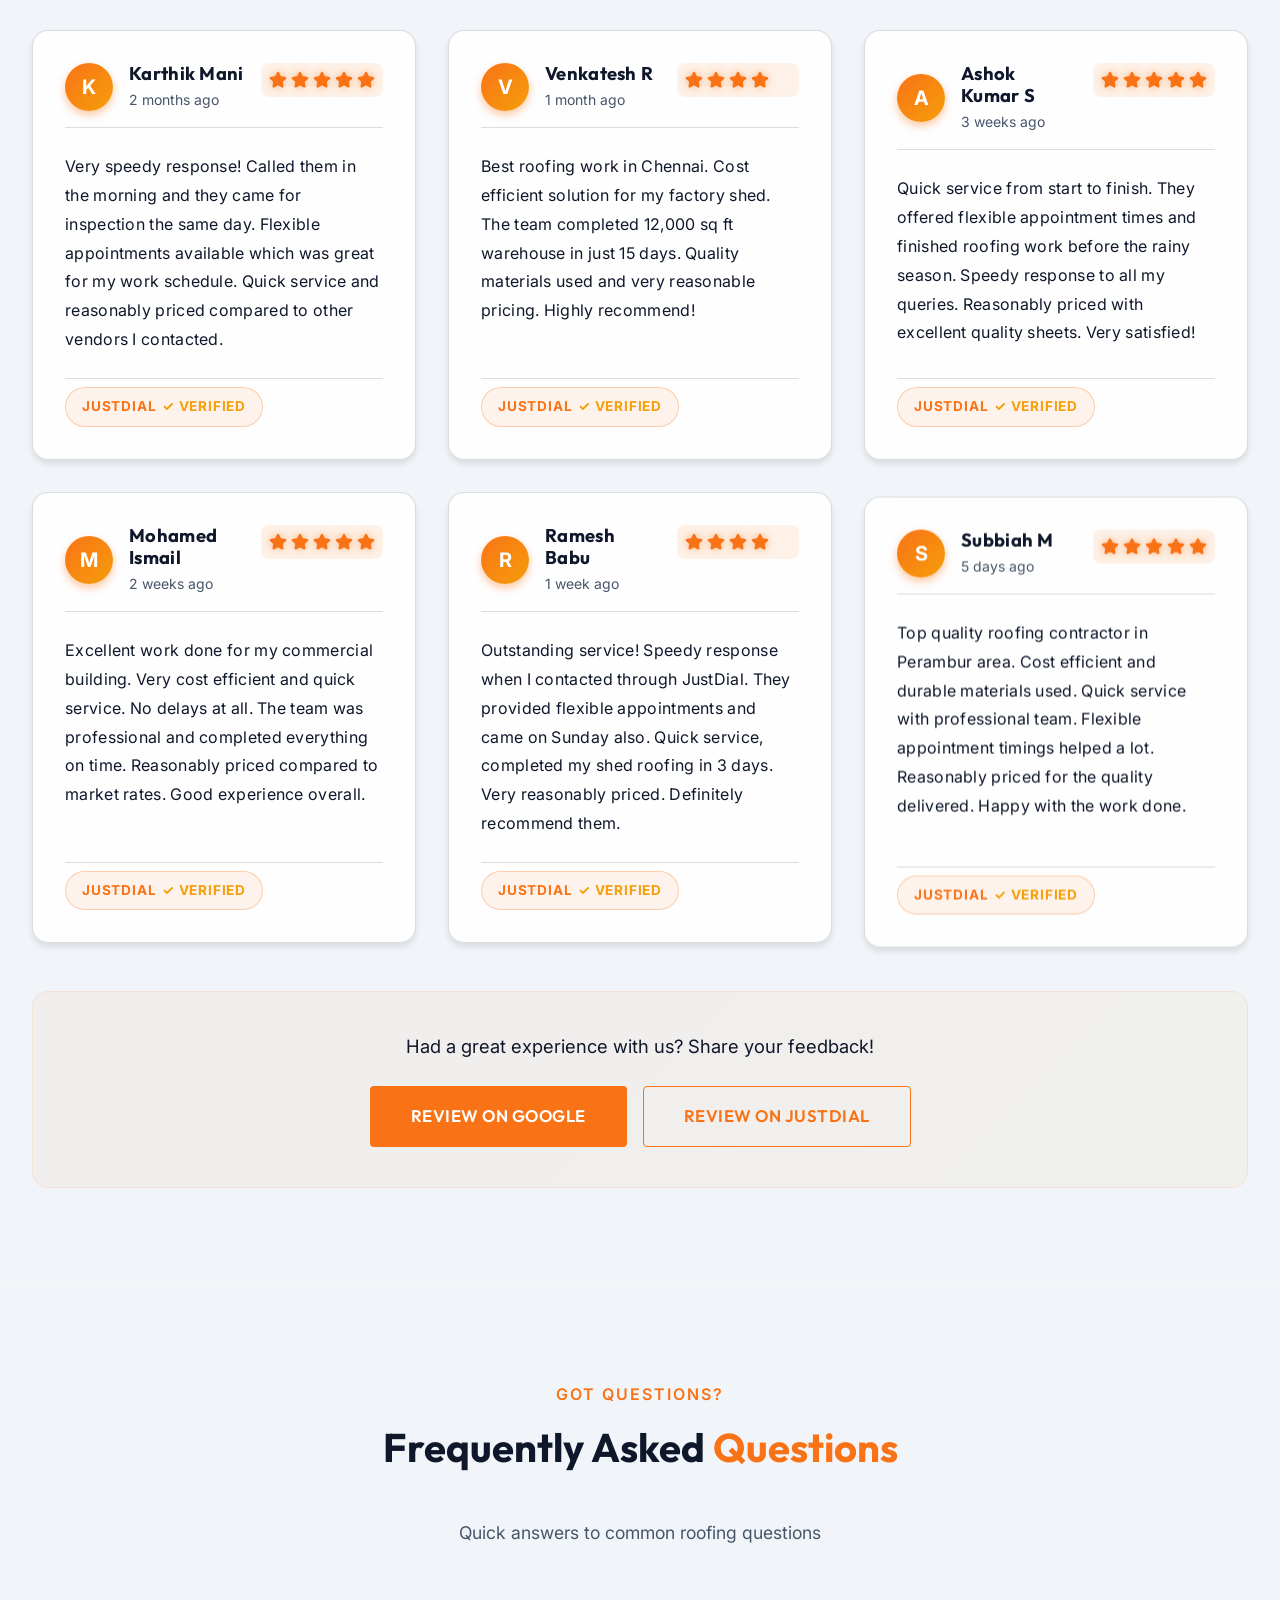
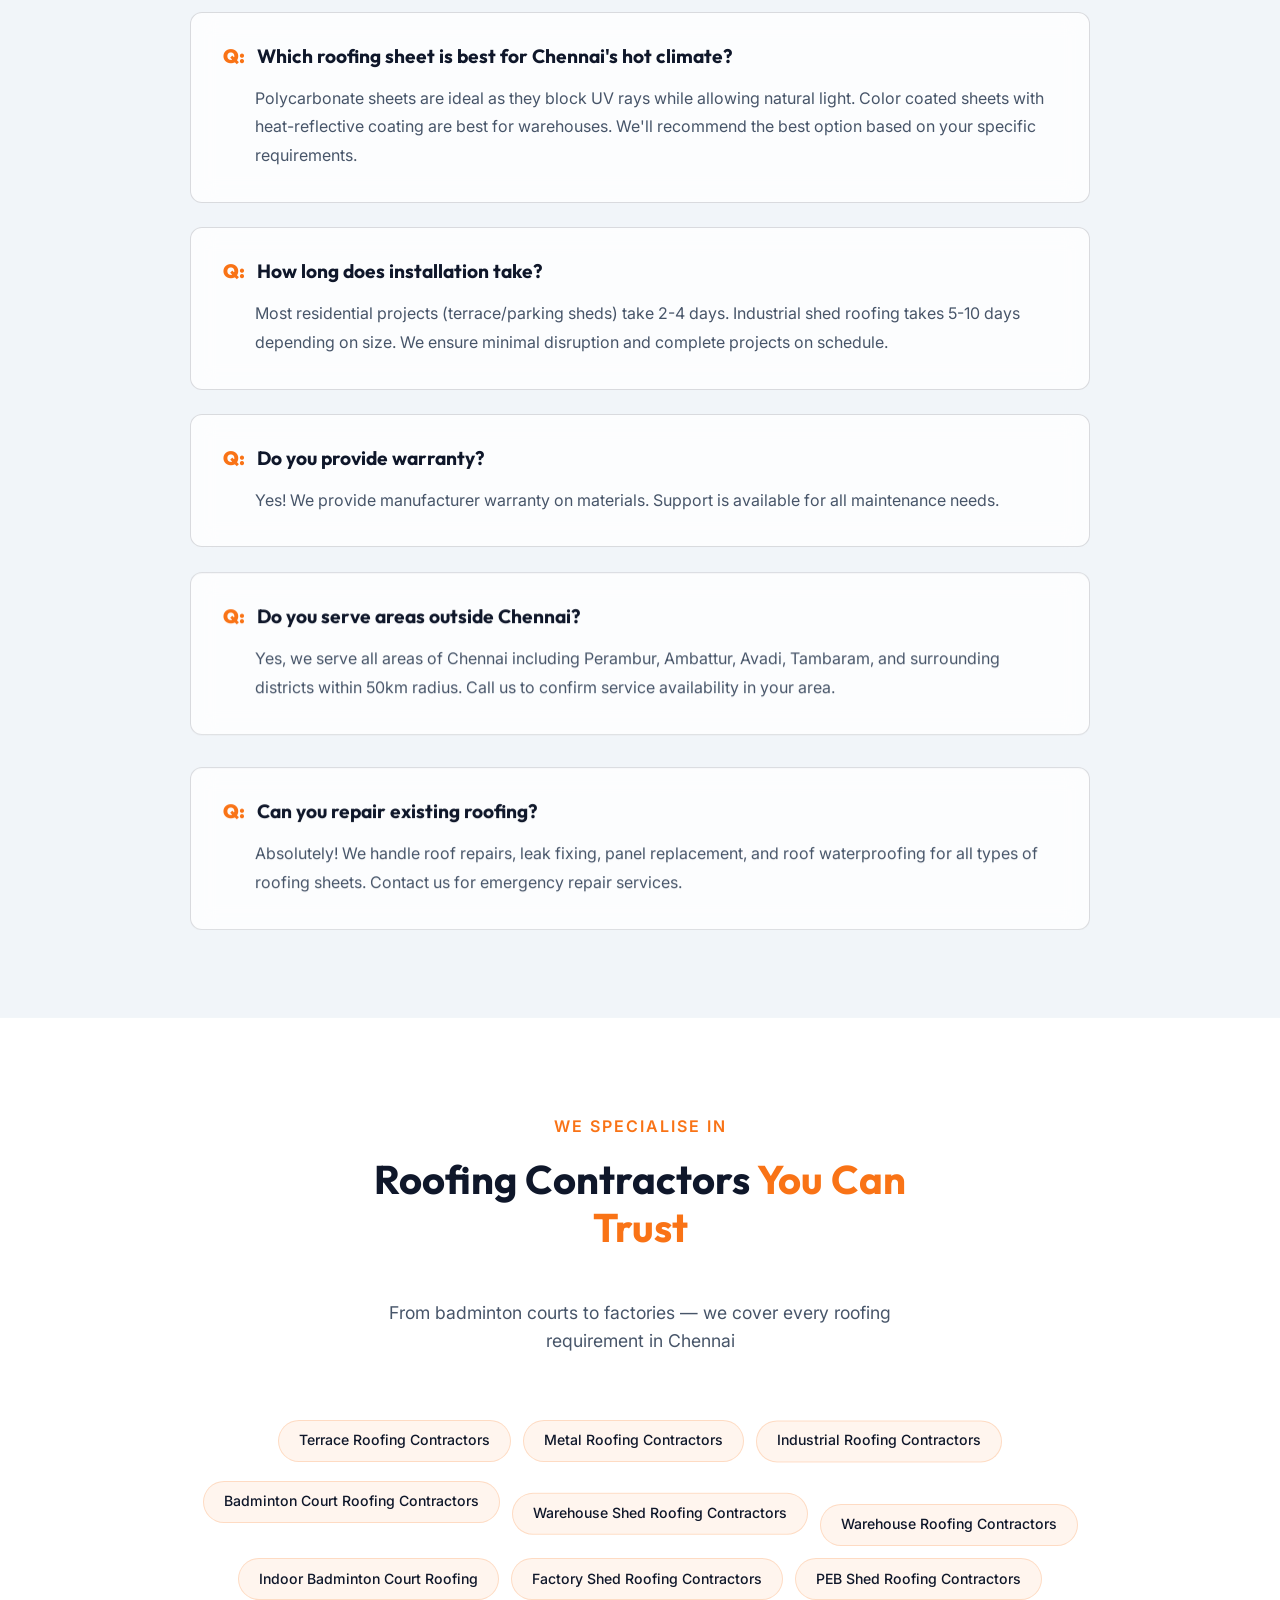
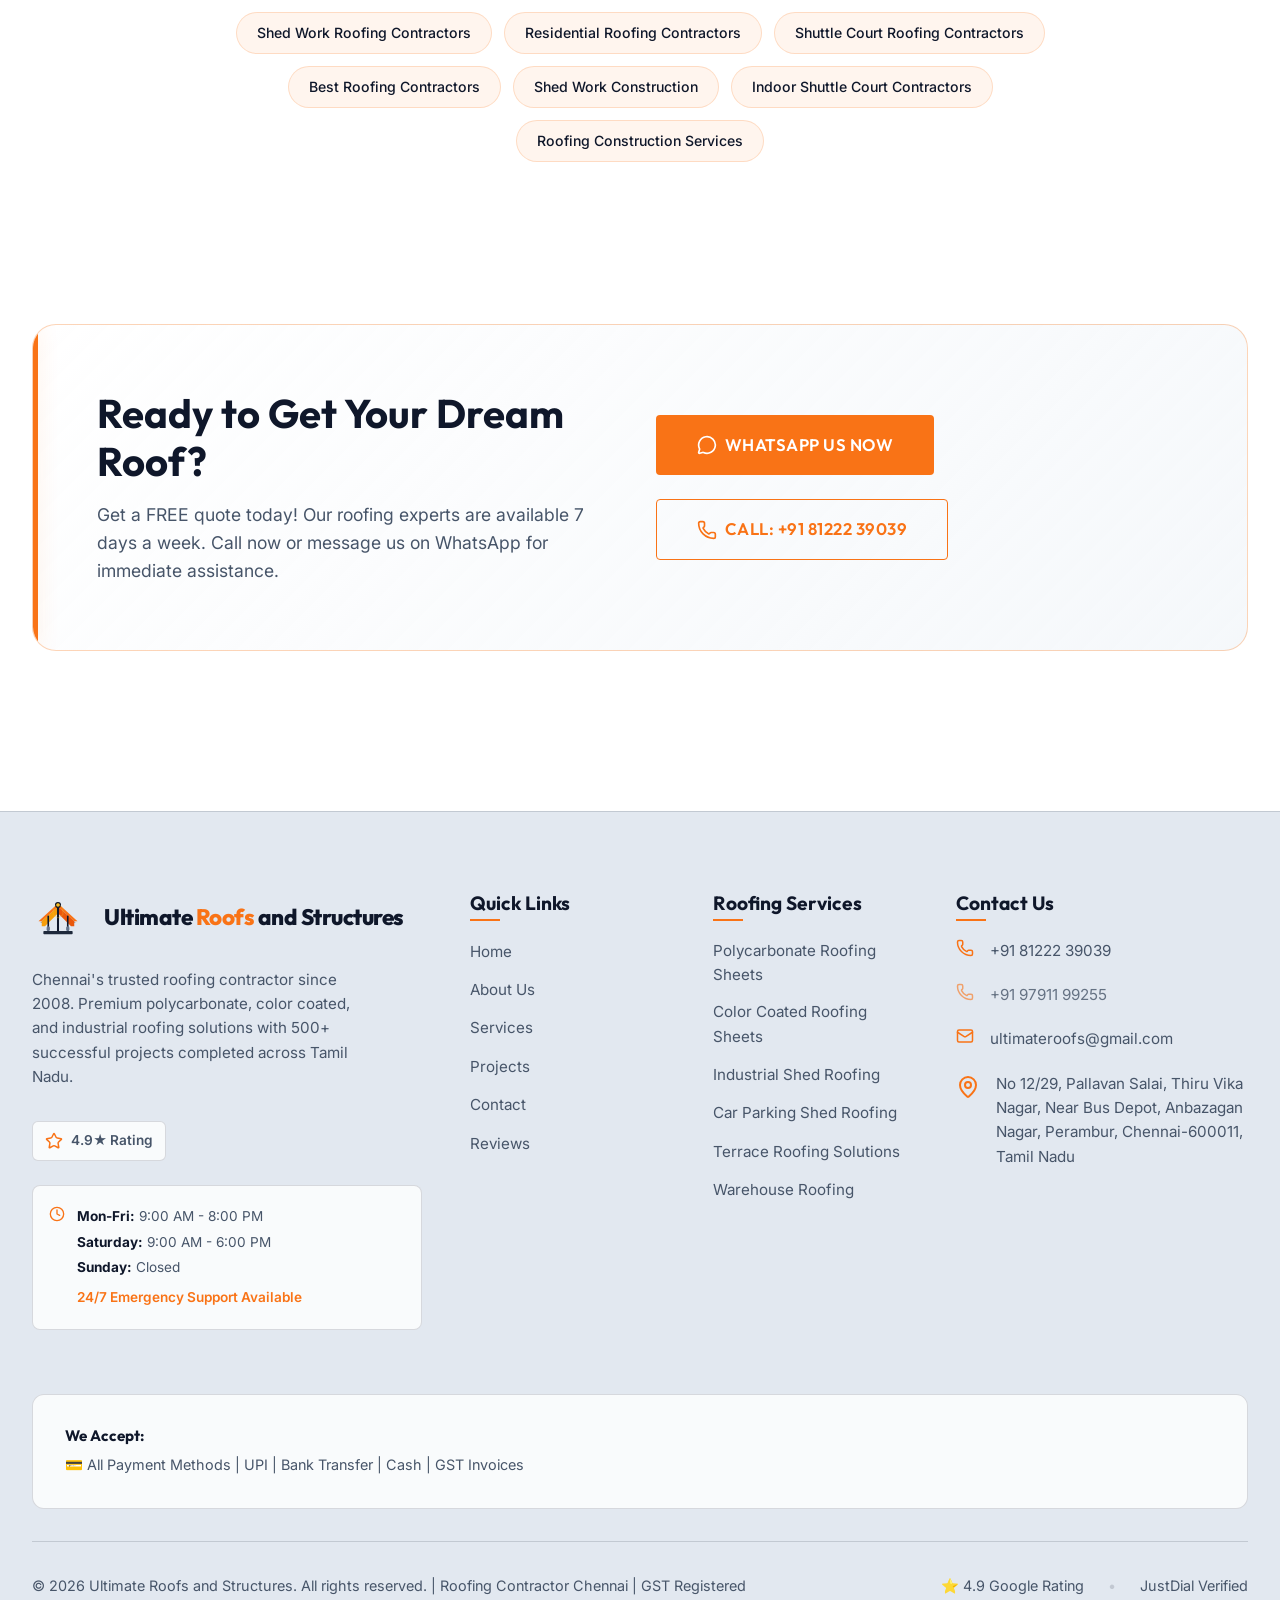
==== commit fef44848: "chore: update build from private repo" ====
--- a/index.html
+++ b/index.html
@@ -140,7 +140,7 @@
 }
 </script>
     <!-- End Structured Data -->
-    <script type="module" crossorigin src="/assets/js/index-CdjISgFk.js"></script>
+    <script type="module" crossorigin src="/assets/js/index-aFb6zrVA.js"></script>
     <link rel="modulepreload" crossorigin href="/assets/js/react-vendor-grX2bJDm.js">
     <link rel="modulepreload" crossorigin href="/assets/js/animation-vendor-ECKcXnSK.js">
     <link rel="modulepreload" crossorigin href="/assets/js/icons-vendor-D6B65tU3.js">
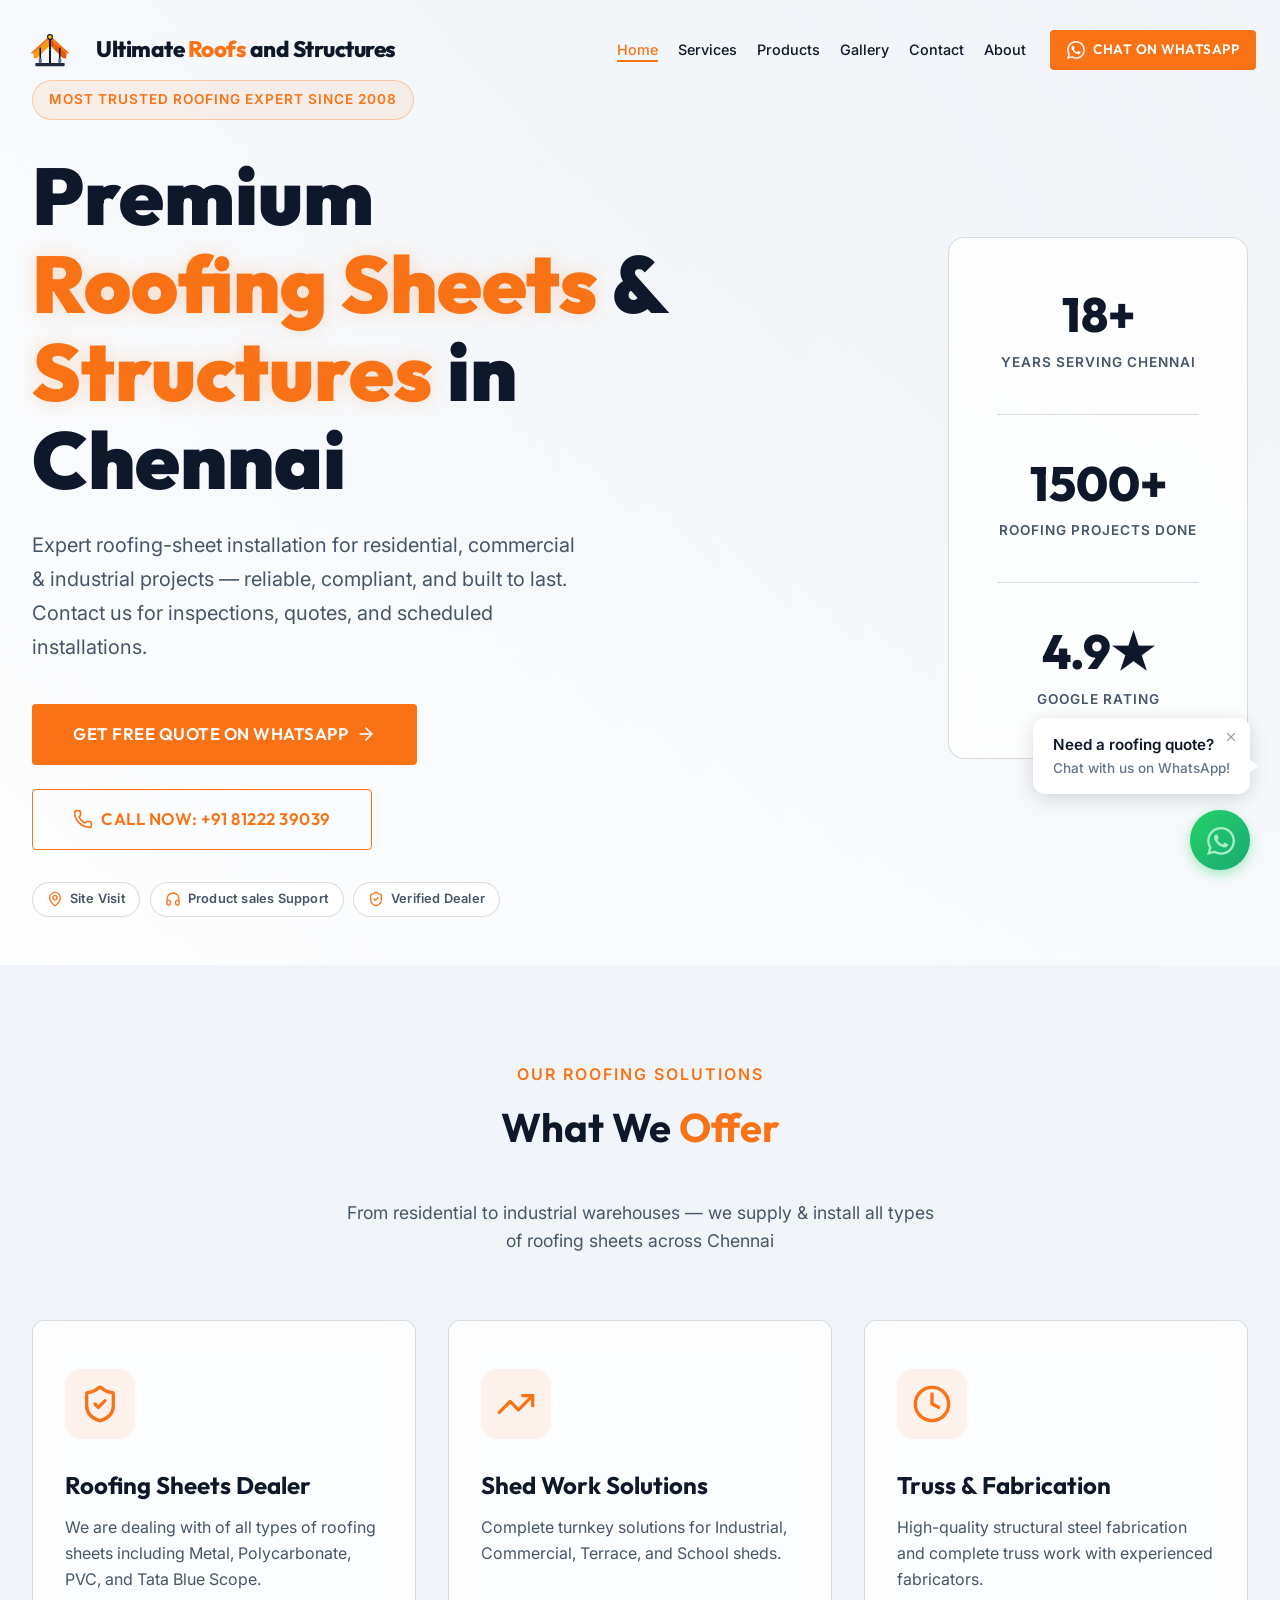
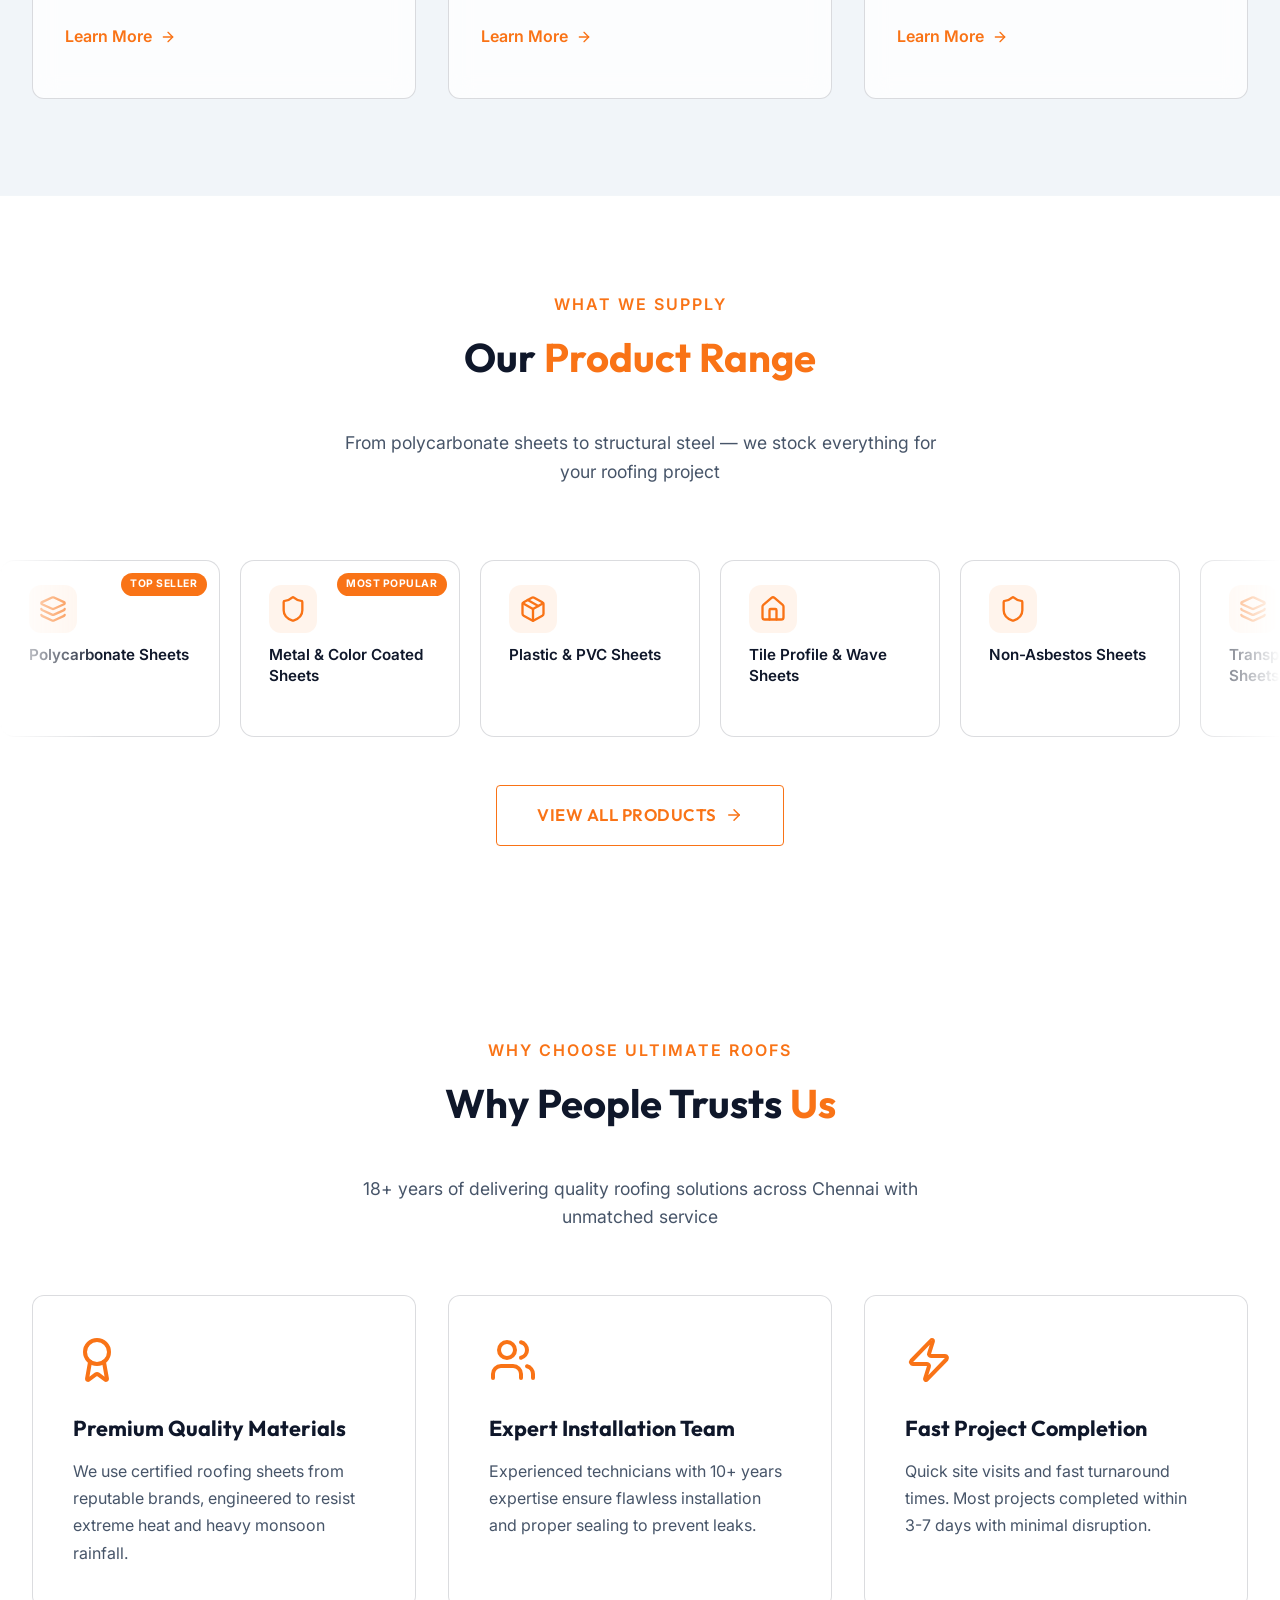
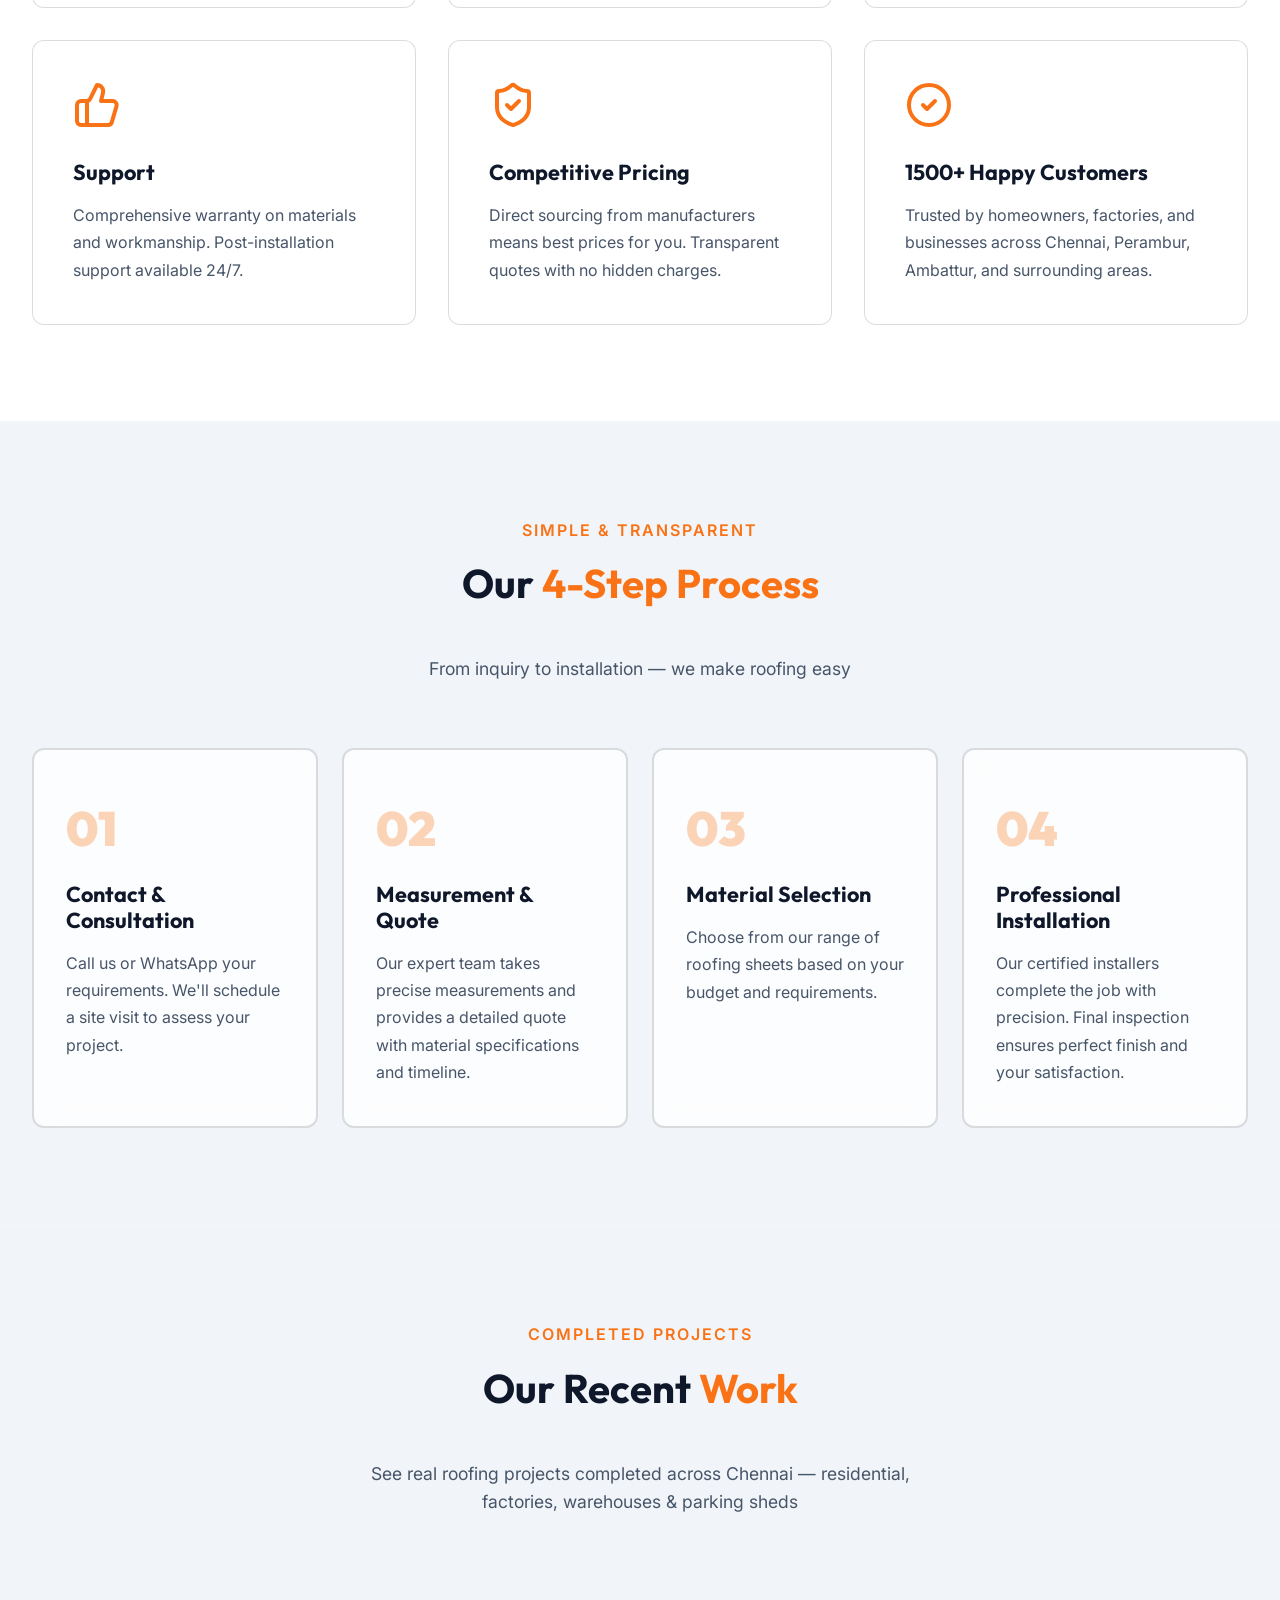
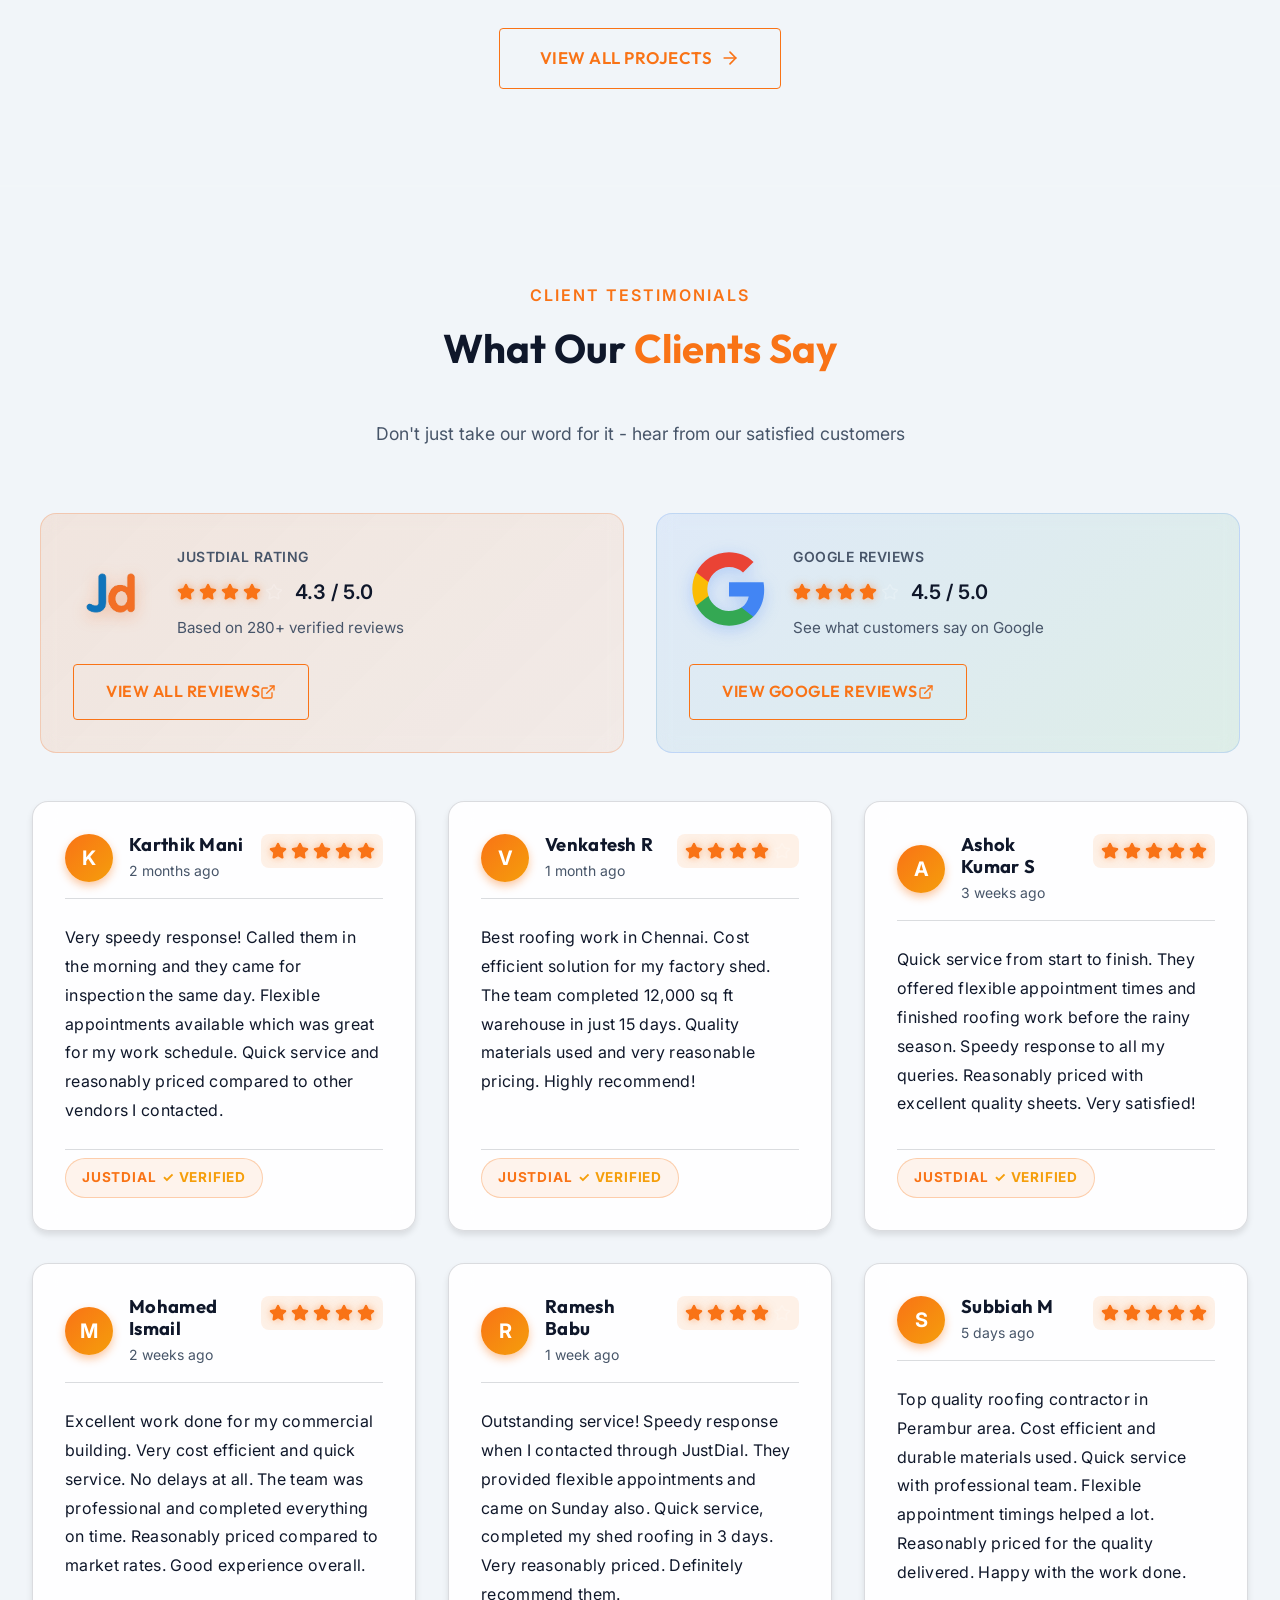
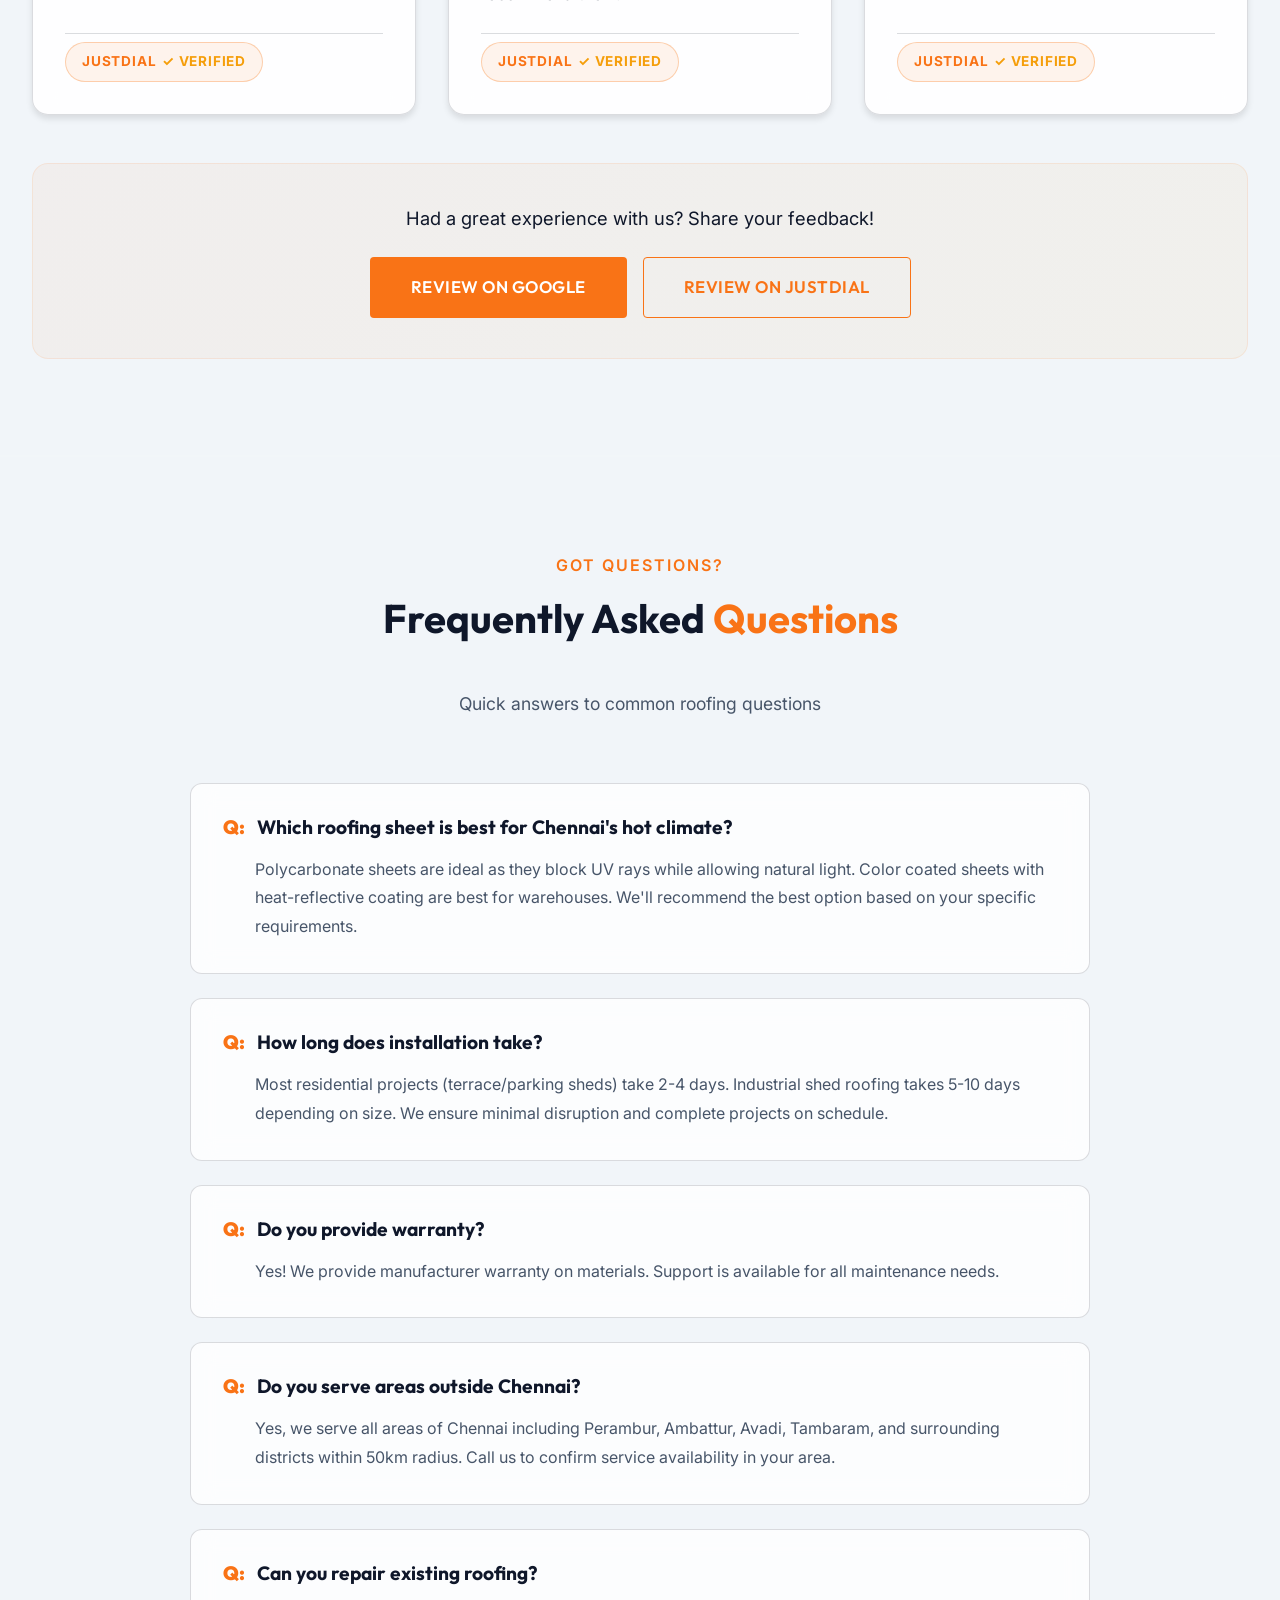
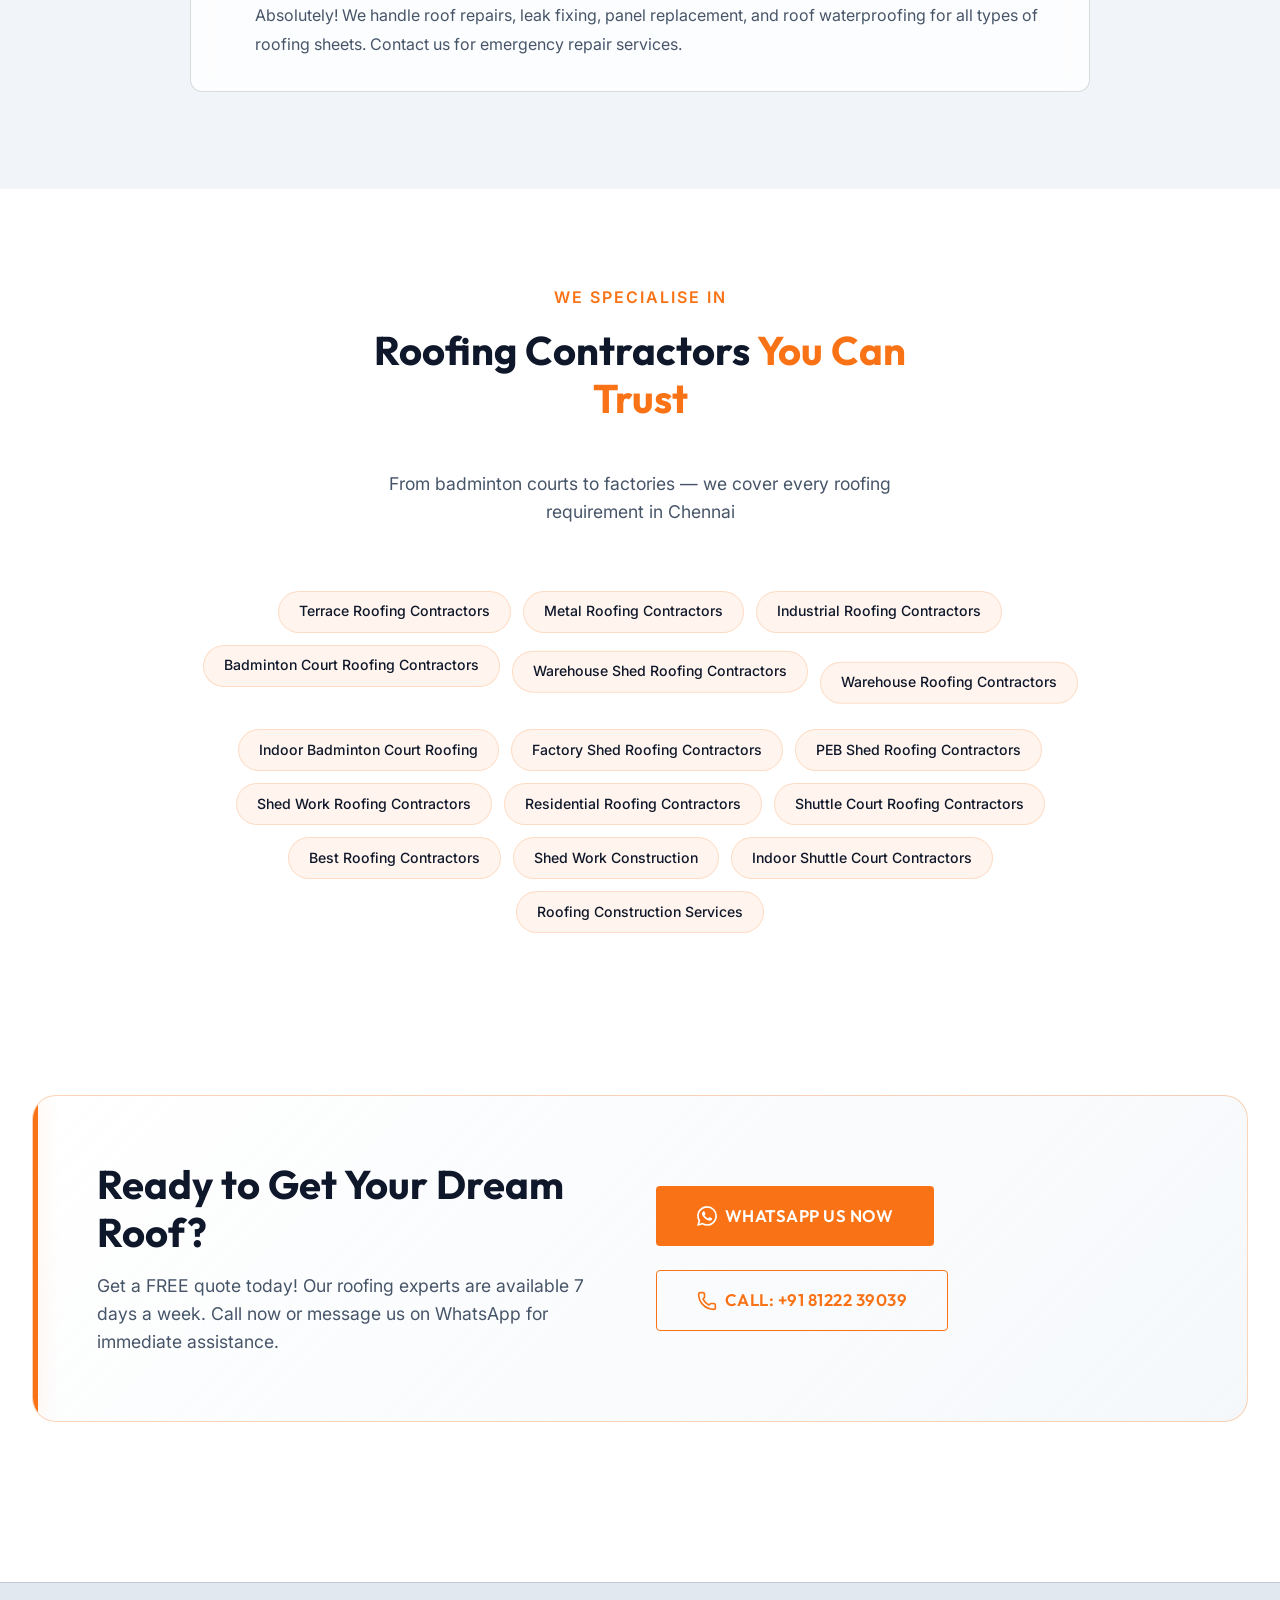
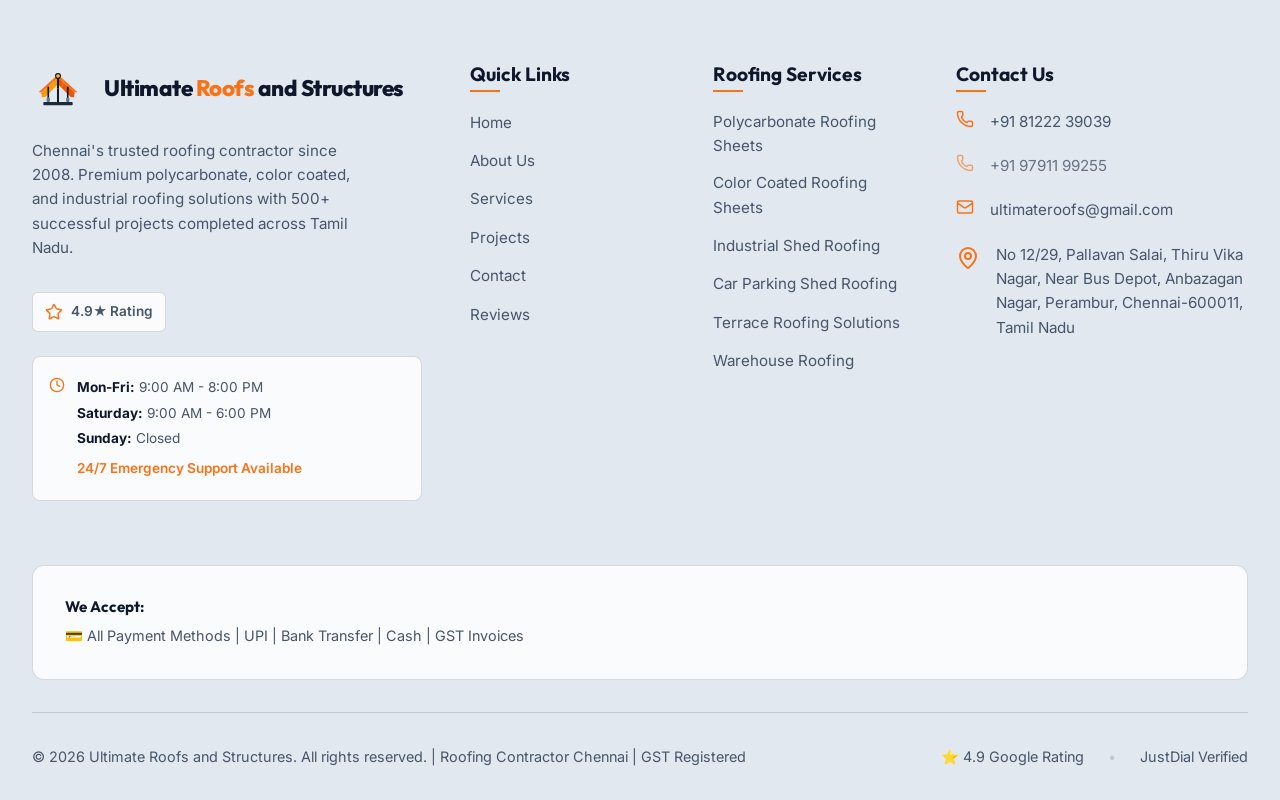
==== commit b43e80f8: "chore: update build from private repo" ====
--- a/index.html
+++ b/index.html
@@ -4,31 +4,47 @@
     <meta charset="UTF-8" />
     <link rel="icon" type="image/svg+xml" href="/favicon.svg" />
     <meta name="viewport" content="width=device-width, initial-scale=1.0" />
-    <meta name="description" content="Ultimate Roofs and Structures - Premium commercial and industrial roofing, custom steel structures, and warehousing solutions. Engineered for durability." />
-    <meta name="keywords" content="roofing sheets, industrial roofing, commercial structures, steel sheds, metal roofing" />
+
+    <!-- ===== PRIMARY SEO META TAGS ===== -->
+    <title>Roofing Sheet Contractors in Chennai | Ultimate Roofs and Structures</title>
+    <meta name="description" content="Best Roofing Sheet Contractors in Chennai, Tamil Nadu. Top-rated roofing contractors for industrial sheds, warehouse roofing, and metal roofing sheet installation. Call +91 81222 39039 for expert contractors." />
+    <meta name="keywords" content="roofing sheet contractors, roofing sheet contractors in Chennai, roofing contractors, best roofing contractors in Chennai, Chennai roofing contractors, roofing contractors Tamil Nadu, industrial roofing contractors Chennai, warehouse roofing contractors, metal roofing sheet contractors, shed contractors Chennai" />
     <meta name="theme-color" content="#0f172a" />
     <meta name="robots" content="index, follow, max-image-preview:large, max-snippet:-1, max-video-preview:-1" />
     <meta name="author" content="Ultimate Roofs and Structures" />
     <meta name="language" content="English" />
     <meta name="revisit-after" content="7 days" />
     <meta name="fragment" content="!" />
-    <link rel="preconnect" href="https://fonts.googleapis.com" />
-    <link rel="dns-prefetch" href="https://fonts.googleapis.com" />
-    <title>Ultimate Roofs and Structures | Industrial Excellence</title>
-    <!-- Open Graph Meta Tags -->
-    <meta property="og:title" content="Ultimate Roofs and Structures | Industrial Excellence" />
-    <meta property="og:description" content="We provide premium roofing sheets and industrial structures designed to withstand the harshest elements, delivering unmatched durability and aesthetic excellence." />
+
+    <!-- ===== GEO / LOCATION META TAGS ===== -->
+    <meta name="geo.region" content="IN-TN" />
+    <meta name="geo.placename" content="Chennai, Tamil Nadu, India" />
+    <meta name="geo.position" content="13.1067;80.2341" />
+    <meta name="ICBM" content="13.1067, 80.2341" />
+
+    <!-- ===== OPEN GRAPH ===== -->
+    <meta property="og:title" content="Roofing Sheet Contractors in Chennai | Ultimate Roofs and Structures" />
+    <meta property="og:description" content="Top-rated roofing sheet manufacturer and installer in Chennai, Tamil Nadu. Industrial roofing, metal sheets, steel sheds, and warehouse structures built to last. Serving all of Tamil Nadu." />
     <meta property="og:type" content="website" />
     <meta property="og:url" content="https://ultimateroofs.in" />
     <meta property="og:image" content="https://ultimateroofs.in/logo.svg" />
-    <!-- Twitter Card Meta Tags -->
+    <meta property="og:locale" content="en_IN" />
+    <meta property="og:site_name" content="Ultimate Roofs and Structures" />
+
+    <!-- ===== TWITTER CARD ===== -->
     <meta name="twitter:card" content="summary_large_image" />
-    <meta name="twitter:title" content="Ultimate Roofs and Structures | Industrial Excellence" />
-    <meta name="twitter:description" content="We provide premium roofing sheets and industrial structures designed to withstand the harshest elements, delivering unmatched durability and aesthetic excellence." />
+    <meta name="twitter:title" content="Roofing Sheet Contractors in Chennai | Ultimate Roofs and Structures" />
+    <meta name="twitter:description" content="Top-rated roofing sheet manufacturer and installer in Chennai, Tamil Nadu. Industrial roofing, metal sheets, steel sheds, and warehouse structures built to last. Serving all of Tamil Nadu." />
     <meta name="twitter:image" content="https://ultimateroofs.in/logo.svg" />
-    <!-- Canonical URL -->
+
+    <!-- ===== CANONICAL URL ===== -->
     <link rel="canonical" href="https://ultimateroofs.in" />
-    <!-- Structured Data: Business Info -->
+
+    <!-- ===== FONTS ===== -->
+    <link rel="preconnect" href="https://fonts.googleapis.com" />
+    <link rel="dns-prefetch" href="https://fonts.googleapis.com" />
+
+    <!-- ===== STRUCTURED DATA: LocalBusiness ===== -->
     <script type="application/ld+json">
 {
   "@context": "https://schema.org",
@@ -36,22 +52,64 @@
   "name": "Ultimate Roofs and Structures",
   "url": "https://ultimateroofs.in",
   "logo": "https://ultimateroofs.in/logo.svg",
-  "description": "We provide premium roofing sheets and industrial structures designed to withstand the harshest elements, delivering unmatched durability and aesthetic excellence.",
   "image": "https://ultimateroofs.in/logo.svg",
-  "priceRange": "$",
+  "description": "Leading manufacturer and installer of roofing sheets in Chennai, Tamil Nadu. We supply industrial roofing, metal roofing sheets, steel sheds, warehouse structures, and wall cladding solutions across Tamil Nadu.",
+  "priceRange": "₹₹",
   "address": {
     "@type": "PostalAddress",
-    "streetAddress": "No 12/29",
-    "addressLocality": " Pallavan Salai",
-    "addressRegion": " Thiru Vika Nagar",
-    "postalCode": " Near Bus Depot",
-    "addressCountry": " Anbazagan Nagar"
+    "streetAddress": "No 12/29, Pallavan Salai, Thiru Vika Nagar, Anbazagan Nagar, Perambur",
+    "addressLocality": "Chennai",
+    "addressRegion": "Tamil Nadu",
+    "postalCode": "600011",
+    "addressCountry": "IN"
   },
   "geo": {
     "@type": "GeoCoordinates",
-    "latitude": "",
-    "longitude": ""
-  },
+    "latitude": "13.1067",
+    "longitude": "80.2341"
+  },
+  "areaServed": [
+    {
+      "@type": "State",
+      "name": "Tamil Nadu"
+    },
+    {
+      "@type": "City",
+      "name": "Chennai"
+    },
+    {
+      "@type": "City",
+      "name": "Coimbatore"
+    },
+    {
+      "@type": "City",
+      "name": "Madurai"
+    },
+    {
+      "@type": "City",
+      "name": "Trichy"
+    },
+    {
+      "@type": "City",
+      "name": "Salem"
+    },
+    {
+      "@type": "City",
+      "name": "Tirunelveli"
+    },
+    {
+      "@type": "City",
+      "name": "Vellore"
+    },
+    {
+      "@type": "City",
+      "name": "Erode"
+    },
+    {
+      "@type": "City",
+      "name": "Pondicherry"
+    }
+  ],
   "openingHoursSpecification": [
     {
       "@type": "OpeningHoursSpecification",
@@ -74,21 +132,23 @@
     "areaServed": "IN",
     "availableLanguage": [
       "English",
+      "Tamil",
       "Hindi"
     ]
   },
+  "telephone": "+918122239039",
   "email": "ultimateroofs@gmail.com",
-  "foundingDate": 2008,
+  "foundingDate": "2008",
   "hasOfferCatalog": {
     "@type": "OfferCatalog",
-    "name": "Roofing and Structural Services",
+    "name": "Roofing and Structural Services in Chennai, Tamil Nadu",
     "itemListElement": [
       {
         "@type": "Offer",
         "itemOffered": {
           "@type": "Service",
           "name": "Industrial & Commercial Roofing",
-          "description": "Engineered roofing solutions for factories, warehouses, and businesses — from new installations to complete overhauls."
+          "description": "Our commercial and industrial roofing solutions are engineered to protect your business investment. From new installations to complete overhauls, we deliver the highest standard of craftsmanship to keep your commercial property safe, secure, and weather-tight."
         }
       },
       {
@@ -96,7 +156,7 @@
         "itemOffered": {
           "@type": "Service",
           "name": "Residential Roofing",
-          "description": "Premium residential roofing combining long-lasting durability with modern aesthetics for homes and terrace sheds."
+          "description": "We understand how vital a dependable roof is for your family's safety and comfort. Our residential roofing services combine long-lasting durability with modern aesthetics — ensuring your home is protected with premium materials and precise installation."
         }
       },
       {
@@ -104,7 +164,7 @@
         "itemOffered": {
           "@type": "Service",
           "name": "Roof Inspection & Consultation",
-          "description": "Thorough roof health assessments and on-site consultations to identify leaks, weak points, and best upgrade paths."
+          "description": "We offer thorough roof health assessments and professional on-site consultations to identify weak points, leaks, and structural concerns. Our detailed reports and expert recommendations help you make the right decision for your property's long-term upkeep."
         }
       },
       {
@@ -112,7 +172,7 @@
         "itemOffered": {
           "@type": "Service",
           "name": "Emergency Roof Repairs",
-          "description": "Rapid-response repair services for leaks, storm damage, and structural issues — restoring your roof's integrity fast."
+          "description": "Roofing emergencies don't wait — neither do we. Our rapid-response team handles unexpected leaks, storm damage, and structural issues with speed and precision, restoring your roof's integrity and protecting your property before further damage occurs."
         }
       },
       {
@@ -120,7 +180,7 @@
         "itemOffered": {
           "@type": "Service",
           "name": "Fabrication & Maintenance",
-          "description": "Custom structural fabrication and preventative maintenance programs to extend your roof's life and avoid costly replacements."
+          "description": "Extend the life of your roof with our customized maintenance and structural fabrication services. Our proactive approach — covering truss work, structural repairs, and shed fabrication — keeps your roofing system in peak condition and saves you costly replacements down the line."
         }
       },
       {
@@ -128,7 +188,7 @@
         "itemOffered": {
           "@type": "Service",
           "name": "Roof Ventilation Solutions",
-          "description": "High-performance turbo ventilators for sheds and warehouses to reduce heat and improve airflow without electricity."
+          "description": "Improve air circulation and reduce heat buildup with our specialized roof ventilation systems. We supply and install high-performance turbo ventilators — both polycarbonate and metal profile — ensuring your industrial or commercial space stays cool, comfortable, and energy-efficient."
         }
       }
     ]
@@ -139,11 +199,61 @@
   ]
 }
 </script>
-    <!-- End Structured Data -->
-    <script type="module" crossorigin src="/assets/js/index-aFb6zrVA.js"></script>
+
+    <!-- ===== STRUCTURED DATA: FAQ (Local SEO Boost) ===== -->
+    <script type="application/ld+json">
+{
+  "@context": "https://schema.org",
+  "@type": "FAQPage",
+  "mainEntity": [
+    {
+      "@type": "Question",
+      "name": "Where can I buy roofing sheets in Chennai?",
+      "acceptedAnswer": {
+        "@type": "Answer",
+        "text": "Ultimate Roofs and Structures is a leading supplier of roofing sheets in Chennai, Tamil Nadu. We supply colour coated, galvalume, and PPGI roofing sheets and also provide complete installation services. Contact us at +918122239039."
+      }
+    },
+    {
+      "@type": "Question",
+      "name": "Does Ultimate Roofs serve areas outside Chennai in Tamil Nadu?",
+      "acceptedAnswer": {
+        "@type": "Answer",
+        "text": "Yes, Ultimate Roofs and Structures provides roofing sheet supply and installation services across Tamil Nadu including Coimbatore, Madurai, Trichy, Salem, Tirunelveli, Vellore, and Erode."
+      }
+    },
+    {
+      "@type": "Question",
+      "name": "What types of roofing sheets are available in Chennai?",
+      "acceptedAnswer": {
+        "@type": "Answer",
+        "text": "We supply a wide range of roofing sheets in Chennai including colour coated roofing sheets, galvalume sheets, PPGI sheets, JSW sheets, Tata sheets, polycarbonate roofing, and industrial grade roofing materials for warehouses and sheds."
+      }
+    },
+    {
+      "@type": "Question",
+      "name": "What is the best roofing company in Tamil Nadu?",
+      "acceptedAnswer": {
+        "@type": "Answer",
+        "text": "Ultimate Roofs and Structures, established in 2008, is one of the most trusted roofing companies in Tamil Nadu, offering industrial sheds, commercial metal roofing, steel structures, and roofing sheet installation across the state."
+      }
+    },
+    {
+      "@type": "Question",
+      "name": "How do I contact a roofing contractor in Chennai?",
+      "acceptedAnswer": {
+        "@type": "Answer",
+        "text": "You can contact Ultimate Roofs and Structures at +918122239039, WhatsApp at +918122239039, or email at ultimateroofs@gmail.com. We offer free on-site inspections and quotations across Chennai and Tamil Nadu."
+      }
+    }
+  ]
+}
+</script>
+    <!-- ===== END STRUCTURED DATA ===== -->
+    <script type="module" crossorigin src="/assets/js/index-Dce7E16D.js"></script>
     <link rel="modulepreload" crossorigin href="/assets/js/react-vendor-grX2bJDm.js">
     <link rel="modulepreload" crossorigin href="/assets/js/animation-vendor-ECKcXnSK.js">
-    <link rel="modulepreload" crossorigin href="/assets/js/icons-vendor-D6B65tU3.js">
+    <link rel="modulepreload" crossorigin href="/assets/js/icons-vendor-BvMMYQ8l.js">
     <link rel="stylesheet" crossorigin href="/assets/css/index-Dl7Qb_nI.css">
   </head>
   <body>
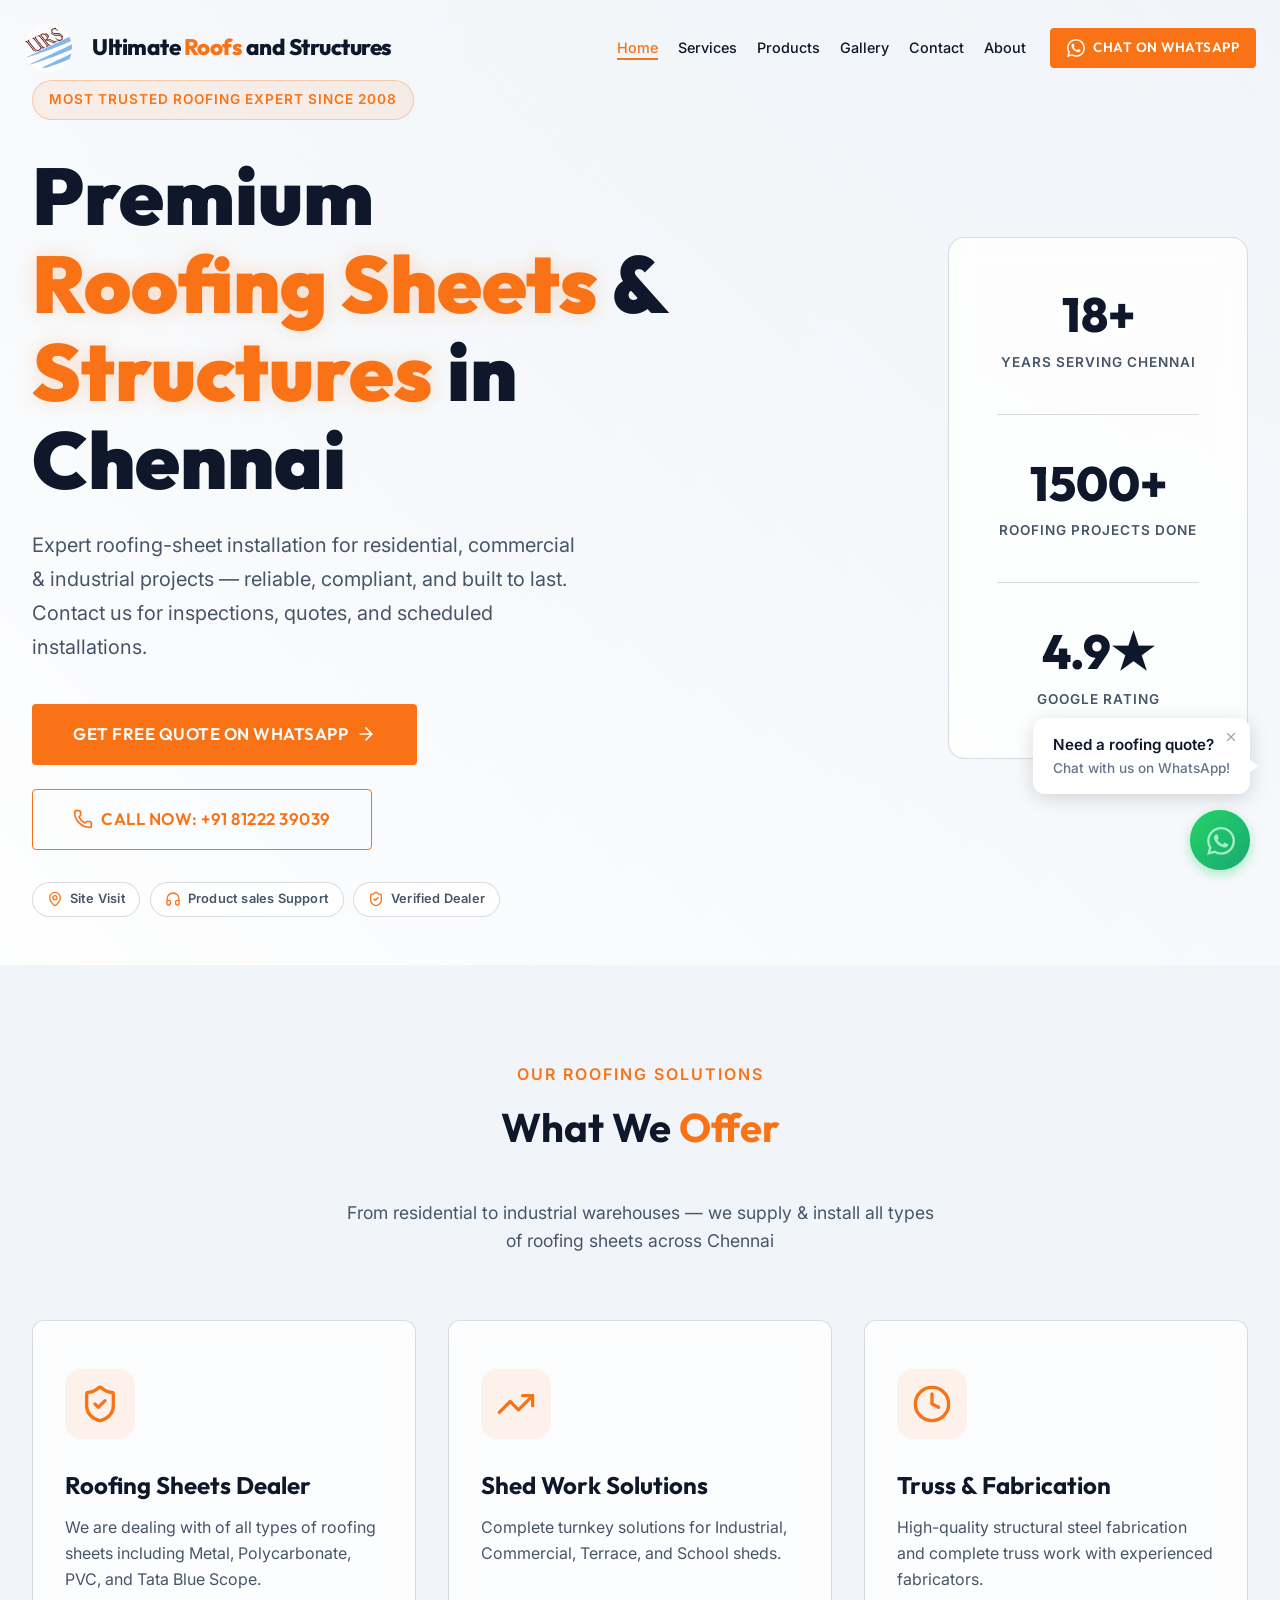
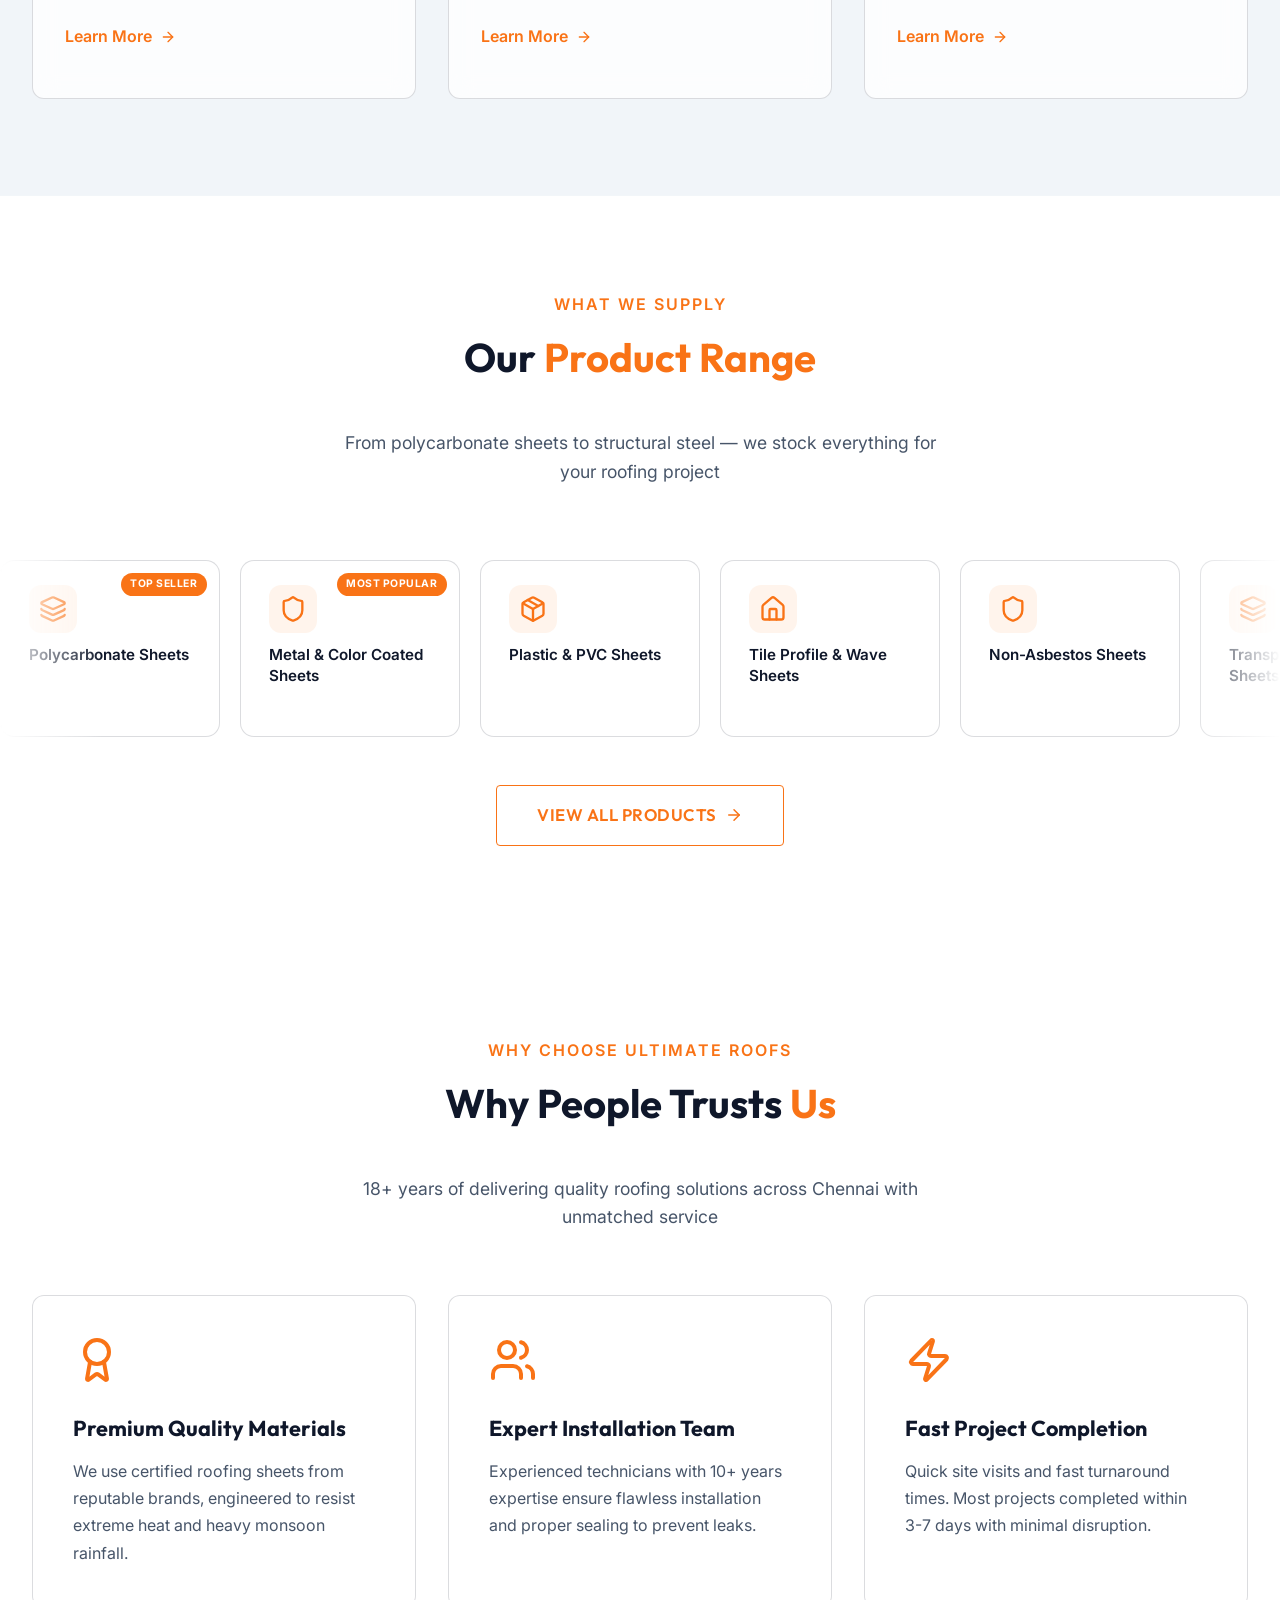
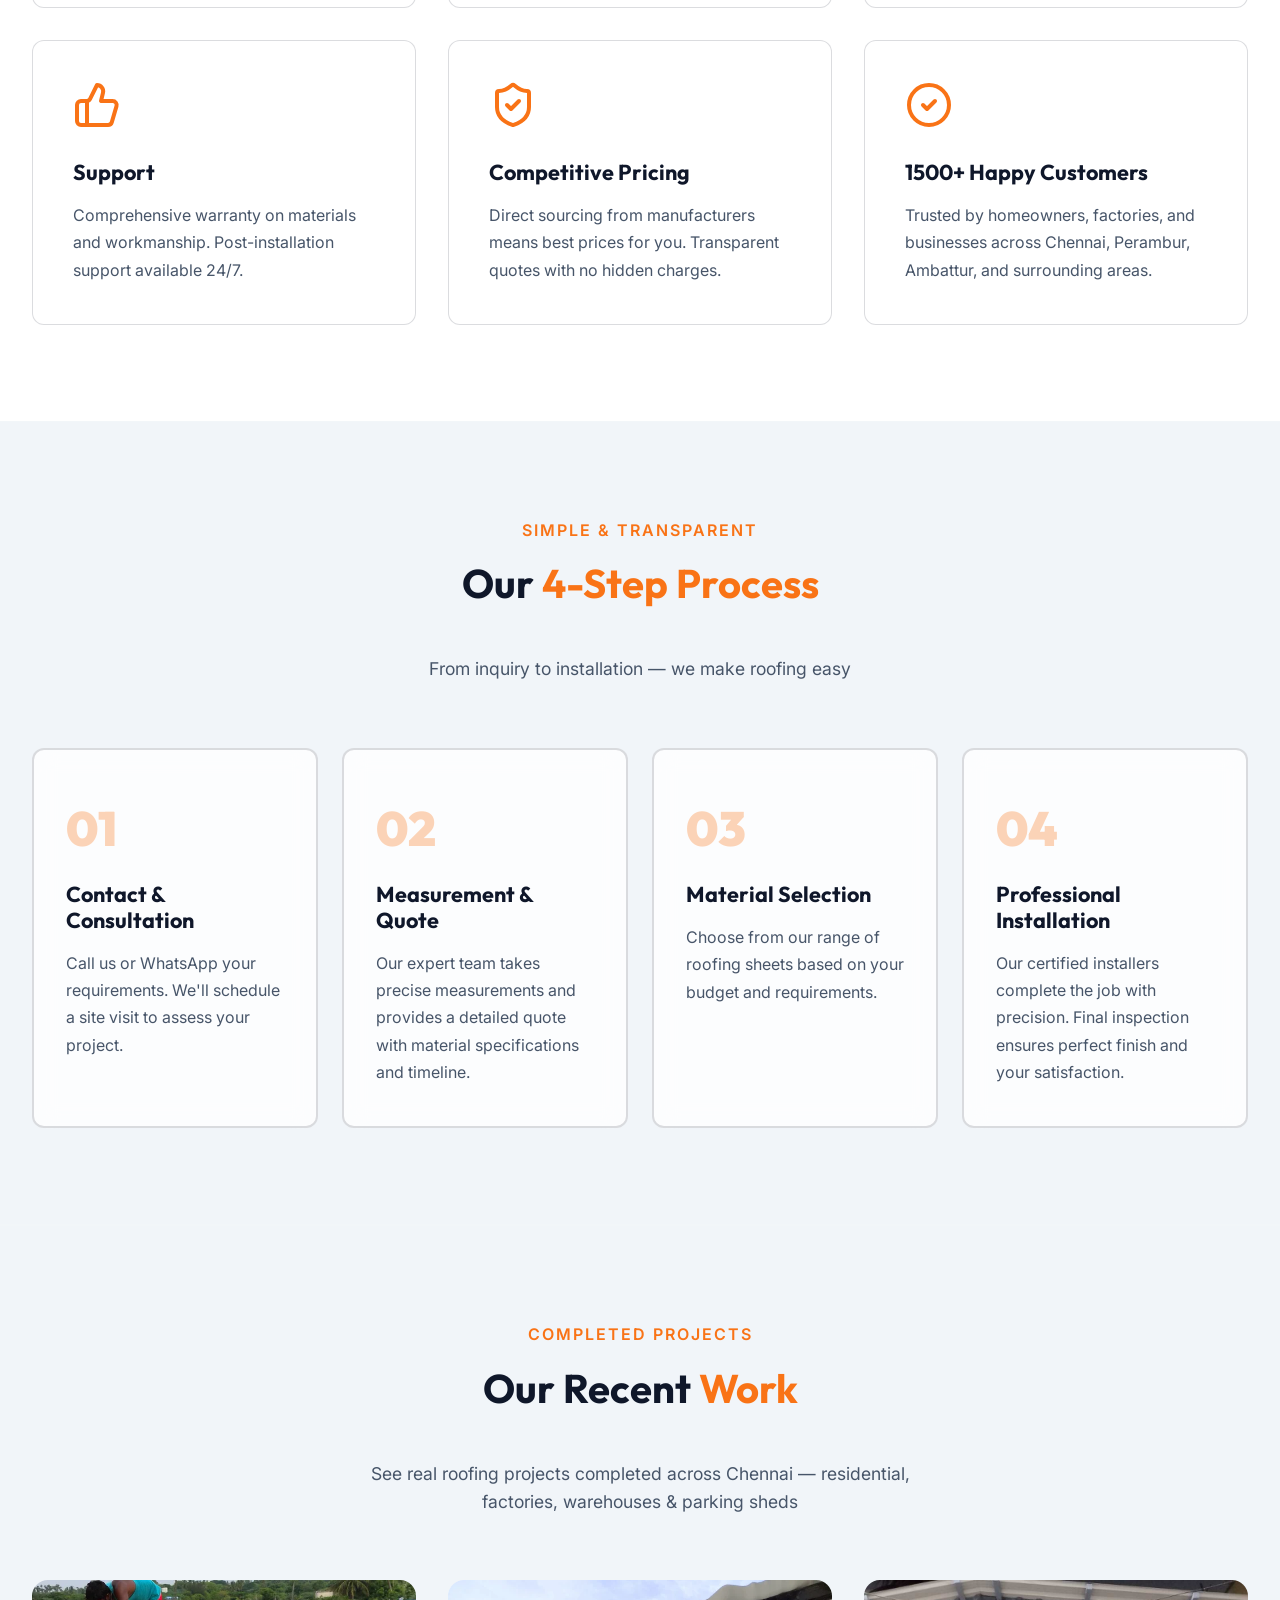
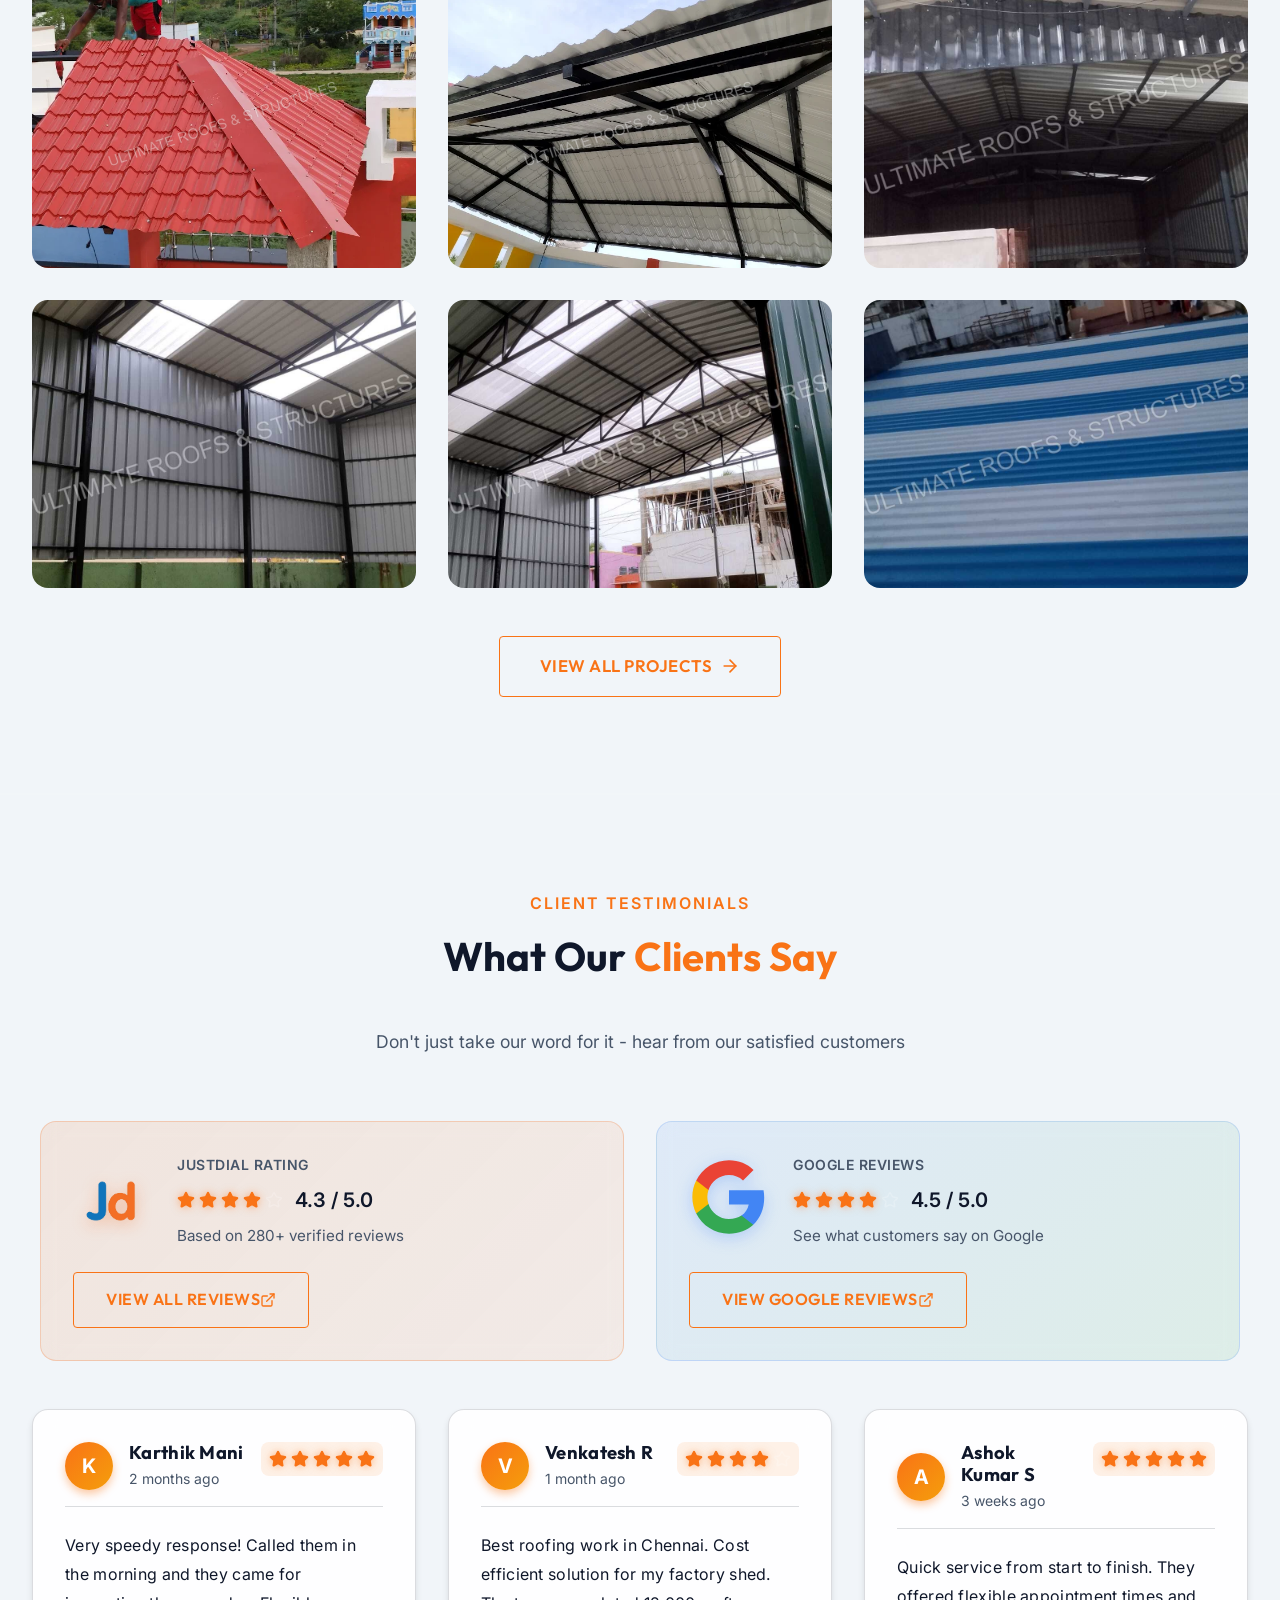
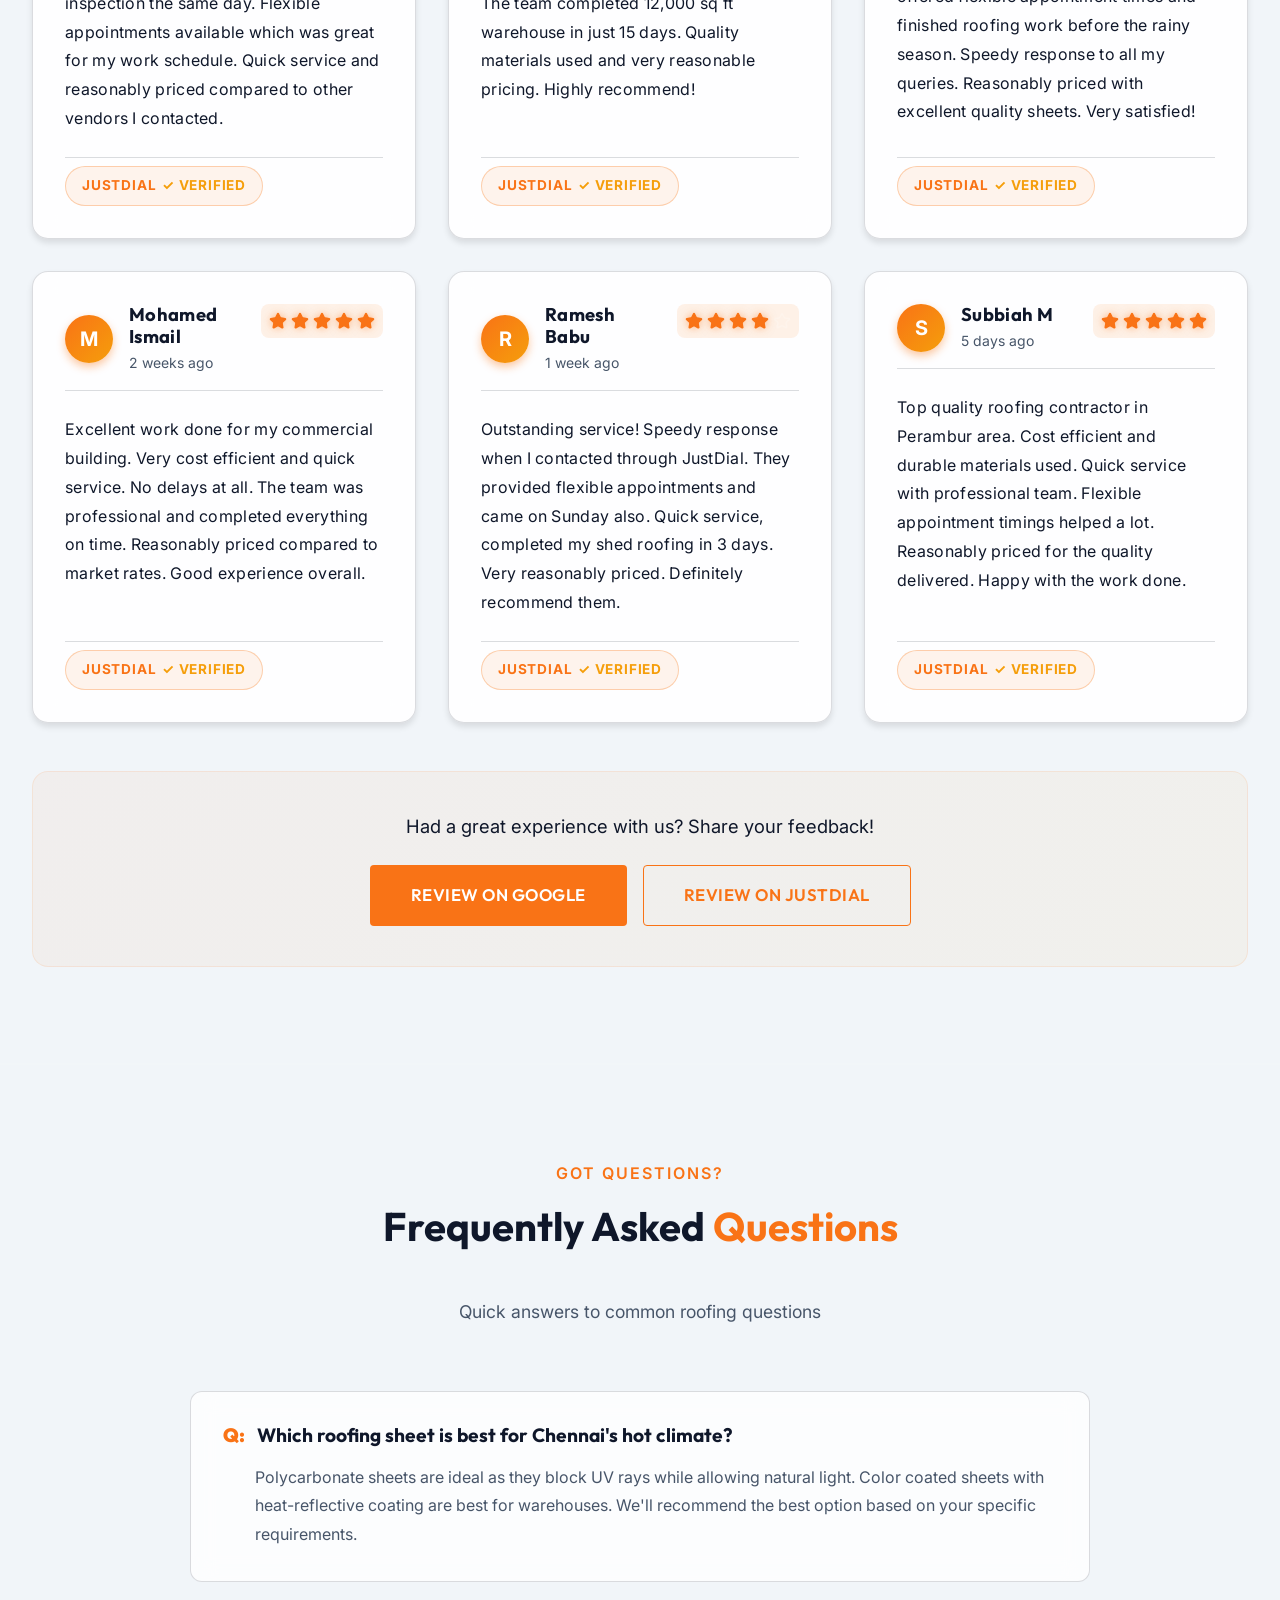
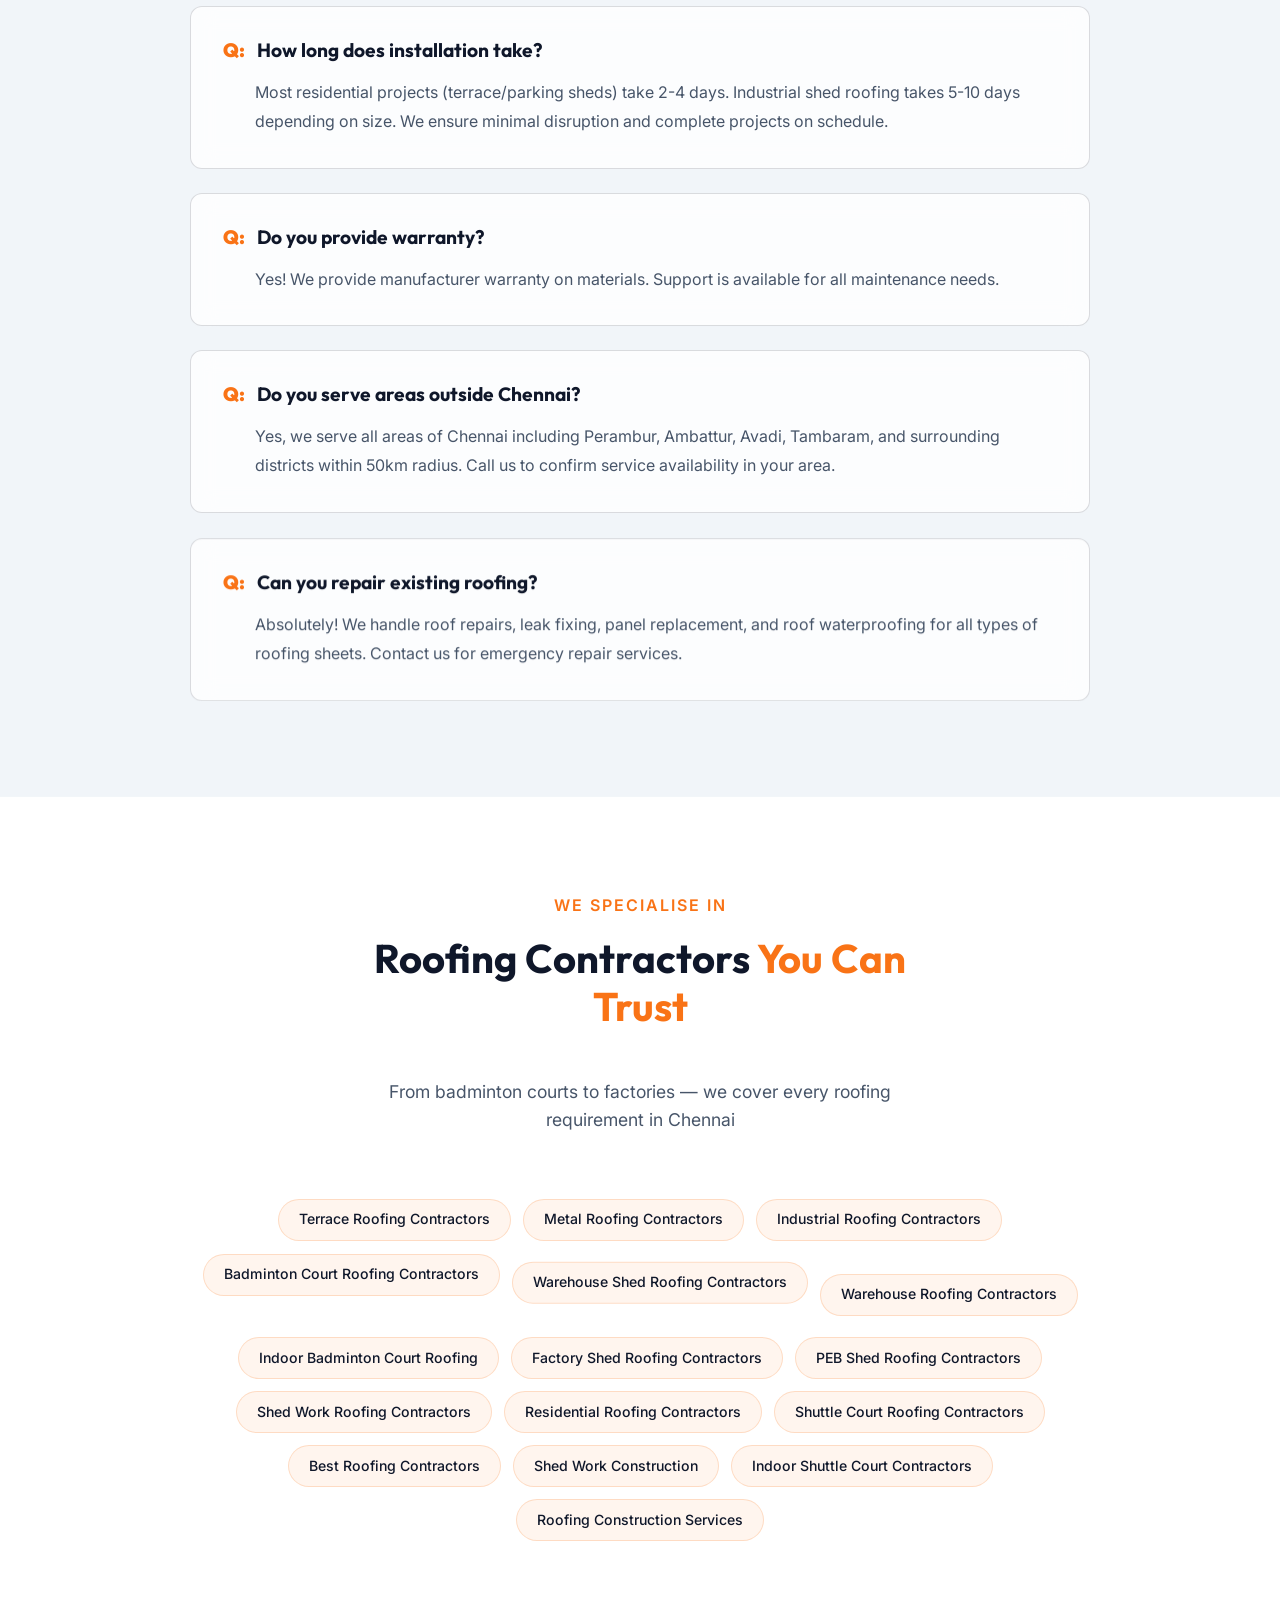
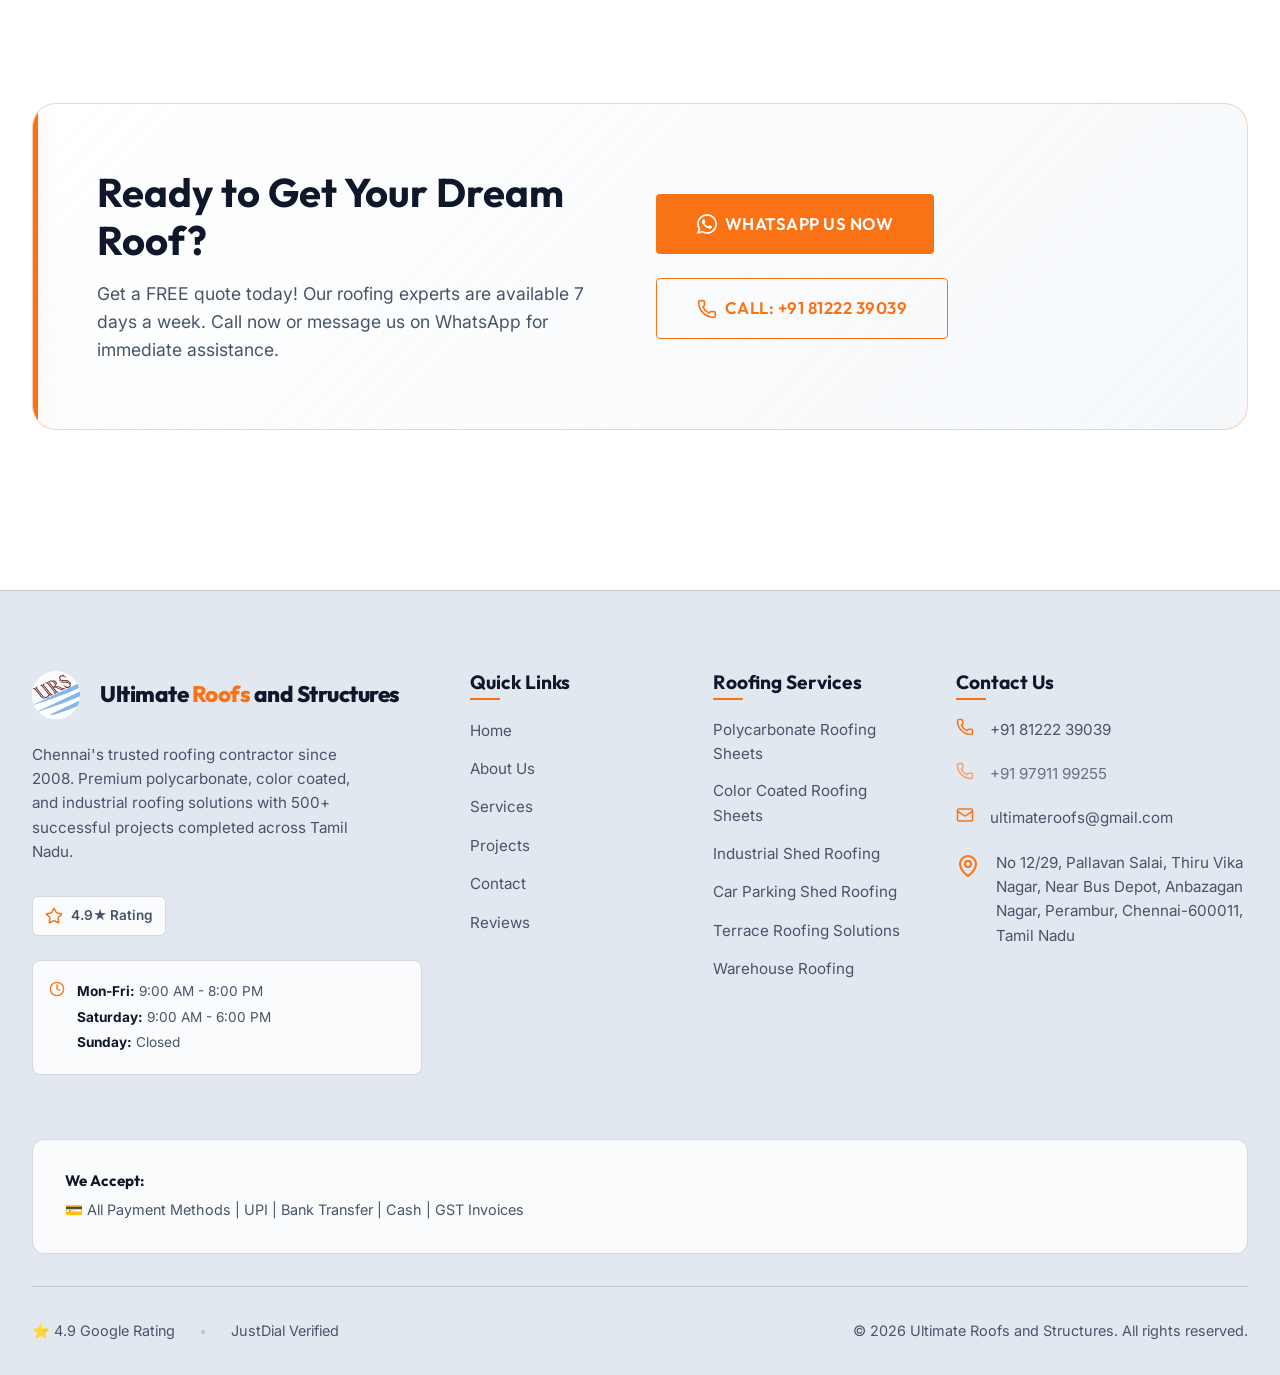
==== commit 32d1477d: "chore: update build from private repo" ====
--- a/index.html
+++ b/index.html
@@ -250,11 +250,11 @@
 }
 </script>
     <!-- ===== END STRUCTURED DATA ===== -->
-    <script type="module" crossorigin src="/assets/js/index-Dce7E16D.js"></script>
+    <script type="module" crossorigin src="/assets/js/index-DTho0l4E.js"></script>
     <link rel="modulepreload" crossorigin href="/assets/js/react-vendor-grX2bJDm.js">
     <link rel="modulepreload" crossorigin href="/assets/js/animation-vendor-ECKcXnSK.js">
-    <link rel="modulepreload" crossorigin href="/assets/js/icons-vendor-BvMMYQ8l.js">
-    <link rel="stylesheet" crossorigin href="/assets/css/index-Dl7Qb_nI.css">
+    <link rel="modulepreload" crossorigin href="/assets/js/icons-vendor-B4YqkzQQ.js">
+    <link rel="stylesheet" crossorigin href="/assets/css/index-CdLKE34p.css">
   </head>
   <body>
       <main>
--- a/assets/css/index-CdLKE34p.css
+++ b/assets/css/index-CdLKE34p.css
@@ -0,0 +1 @@
+@import"https://fonts.googleapis.com/css2?family=Inter:wght@400;500;600&family=Outfit:wght@500;700;900&display=swap";:root{--primary-blue: #0f172a;--secondary-blue: #1e293b;--accent-orange: #f97316;--accent-amber: #f59e0b;--steel: #64748b;--light-steel: #f8fafc;--dark-bg: #0b0f19;--text-main: #f1f5f9;--text-muted: #94a3b8;--text-bright: #ffffff;--border-color: rgba(255, 255, 255, .1);--glass-bg: rgba(15, 23, 42, .7);--hero-gradient-1: rgba(30, 41, 59, .8);--hero-gradient-2: rgba(11, 15, 25, 1);--overlay-gradient-1: rgba(15, 23, 42, .9);--overlay-gradient-2: rgba(15, 23, 42, .4);--card-bg: rgba(15, 23, 42, .8);--card-bg-light: rgba(30, 41, 59, .5);--form-input-bg: rgba(15, 23, 42, .5);--form-input-focus-bg: rgba(15, 23, 42, .8);--accent-bg-subtle: rgba(249, 115, 22, .1);--glow-orange: 0 0 20px rgba(249, 115, 22, .3);--shadow-lg: 0 10px 25px -5px rgba(0, 0, 0, .5);--font-body: "Inter", sans-serif;--font-heading: "Outfit", sans-serif}@media(prefers-color-scheme:light){:root{--primary-blue: #e2e8f0;--secondary-blue: #f1f5f9;--accent-orange: #f97316;--accent-amber: #f59e0b;--steel: #475569;--light-steel: #0f172a;--dark-bg: #ffffff;--text-main: #0f172a;--text-muted: #475569;--text-bright: #ffffff;--border-color: rgba(15, 23, 42, .15);--glass-bg: rgba(255, 255, 255, .8);--hero-gradient-1: rgba(226, 232, 240, .9);--hero-gradient-2: rgba(241, 245, 249, 1);--overlay-gradient-1: rgba(255, 255, 255, .95);--overlay-gradient-2: rgba(241, 245, 249, .6);--card-bg: rgba(255, 255, 255, .9);--card-bg-light: rgba(241, 245, 249, .7);--form-input-bg: rgba(241, 245, 249, .8);--form-input-focus-bg: rgba(255, 255, 255, 1);--accent-bg-subtle: rgba(249, 115, 22, .08);--glow-orange: 0 0 20px rgba(249, 115, 22, .2);--shadow-lg: 0 10px 25px -5px rgba(0, 0, 0, .15)}}*{margin:0;padding:0;box-sizing:border-box}@media(prefers-reduced-motion:reduce){*,*:before,*:after{animation-duration:.01ms!important;animation-iteration-count:1!important;transition-duration:.01ms!important;scroll-behavior:auto!important}}html{scroll-behavior:smooth;-webkit-tap-highlight-color:transparent}body{font-family:var(--font-body);background-color:var(--dark-bg);color:var(--text-main);line-height:1.6;-webkit-font-smoothing:antialiased;-moz-osx-font-smoothing:grayscale;text-rendering:optimizeLegibility;overflow-x:hidden}.page-wrapper{padding-top:6.5rem}@media(max-width:768px){.page-wrapper{padding-top:5rem}}@media(max-width:600px){.page-wrapper{padding-top:4rem}}.page-header{position:relative;background-color:var(--primary-blue);padding:8rem 0 5rem;text-align:center;border-bottom:1px solid var(--border-color);background-image:linear-gradient(to bottom,var(--overlay-gradient-1),var(--hero-gradient-2))}@media(max-width:768px){.page-header{padding:6rem 0 4rem}}@media(max-width:480px){.page-header{padding:5rem 0 3rem}}.page-header:before{content:"";position:absolute;top:0;left:0;width:100%;height:100%;background:radial-gradient(circle at center,rgba(249,115,22,.05) 0%,transparent 70%);pointer-events:none}.page-header h1{font-size:3.5rem;font-weight:900;color:var(--text-main);margin-bottom:1rem}@media(max-width:768px){.page-header h1{font-size:2.5rem}}@media(max-width:480px){.page-header h1{font-size:2rem;margin-bottom:.75rem}}.page-header h1 span{color:var(--accent-orange)}.page-header p{color:var(--text-muted);font-size:1.2rem;max-width:600px;margin:0 auto}@media(max-width:768px){.page-header p{font-size:1.05rem}}@media(max-width:480px){.page-header p{font-size:.95rem}}h1,h2,h3,h4,h5,h6{font-family:var(--font-heading);line-height:1.2}a{text-decoration:none;color:inherit}ul{list-style:none}img{max-width:100%;display:block}.logo-image{height:56px;width:auto;object-fit:contain;margin-right:.5rem}@media(max-width:1280px){.logo-image{height:52px}}@media(max-width:1024px){.logo-image{height:48px}}@media(max-width:900px){.logo-image{height:44px;margin-right:.4rem}}@media(max-width:768px){.logo-image{height:40px}}@media(max-width:480px){.logo-image{height:36px;margin-right:.25rem}}.container{width:100%;max-width:1280px;margin:0 auto;padding:0 2rem}@media(max-width:768px){.container{padding:0 1rem}}@media(max-width:480px){.container{padding:0 .75rem}}.section{padding:6rem 0}@media(max-width:768px){.section{padding:4rem 0}}@media(max-width:480px){.section{padding:3rem 0}}.bg-dark{background-color:var(--secondary-blue);border-top:1px solid rgba(255,255,255,.05);border-bottom:1px solid rgba(255,255,255,.05)}.section-title{font-size:2.5rem;font-weight:700;text-align:center;margin-bottom:3rem;color:var(--text-main)}@media(max-width:768px){.section-title{font-size:2rem;margin-bottom:2rem}}@media(max-width:480px){.section-title{font-size:1.75rem;margin-bottom:1.5rem}}.section-title span{color:var(--accent-orange)}.btn{display:inline-flex;align-items:center;justify-content:center;padding:.875rem 2rem;background-color:var(--accent-orange);color:var(--text-bright);font-weight:600;font-family:var(--font-heading);border-radius:4px;transition:all .3s ease;border:1px solid transparent;cursor:pointer;text-transform:uppercase;letter-spacing:.5px}@media(max-width:768px){.btn{padding:.75rem 1.5rem;font-size:.9rem}}@media(max-width:480px){.btn{padding:.625rem 1.25rem;font-size:.85rem;letter-spacing:.3px}}.btn:hover{background-color:#ea580c;transform:translateY(-2px);box-shadow:var(--glow-orange)}@media(max-width:768px){.btn:hover{transform:translateY(0)}}.btn-outline{background-color:transparent;border-color:var(--accent-orange);color:var(--accent-orange)}.btn-outline:hover{background-color:var(--accent-orange);color:var(--text-bright)}.btn-lg{padding:1rem 2.5rem;font-size:1.05rem}@media(max-width:768px){.btn-lg{padding:.85rem 2rem;font-size:.95rem}}@media(max-width:480px){.btn-lg{padding:.75rem 1.5rem;font-size:.9rem;width:100%}}.ml-2{margin-left:.5rem}.section-header{text-align:center;max-width:600px;margin:0 auto 4rem}@media(max-width:768px){.section-header{margin:0 auto 2.5rem}}@media(max-width:480px){.section-header{margin:0 auto 2rem}}.section-subtitle{color:var(--accent-orange);font-weight:600;text-transform:uppercase;letter-spacing:2px;margin-bottom:1rem;display:block}@media(max-width:480px){.section-subtitle{font-size:.85rem;letter-spacing:1.5px}}.section-desc{color:var(--text-muted);font-size:1.1rem}@media(max-width:768px){.section-desc{font-size:1rem}}@media(max-width:480px){.section-desc{font-size:.95rem}}.glass{background:var(--glass-bg);backdrop-filter:blur(12px);-webkit-backdrop-filter:blur(12px);border:1px solid var(--border-color)}.navbar-header{position:fixed;top:0;left:0;width:100%;z-index:1000;transition:all .4s ease;padding:1.5rem 0}@media(max-width:1024px){.navbar-header{padding:1rem 0}}.navbar-header.scanned{padding:1rem 0;box-shadow:var(--shadow-lg)}@media(max-width:1024px){.navbar-header.scanned{padding:.75rem 0}}.navbar-container{display:flex;justify-content:space-between;align-items:center;position:relative}@media(max-width:1280px){.navbar-container{padding:0 1.5rem}}@media(max-width:1024px){.navbar-container{gap:.5rem;padding:0 1.5rem}}@media(max-width:900px){.navbar-container{padding:0 1.25rem}}@media(max-width:768px){.navbar-container{padding:0 1rem}}@media(max-width:480px){.navbar-container{padding:0 .5rem}}.navbar-logo{display:flex;align-items:center;gap:.75rem;flex-shrink:1;min-width:0;overflow:hidden}@media(max-width:1024px){.navbar-logo{max-width:calc(100vw - 100px)}}@media(max-width:900px){.navbar-logo{max-width:calc(100vw - 90px);gap:.6rem}}@media(max-width:768px){.navbar-logo{max-width:calc(100vw - 80px)}}@media(max-width:480px){.navbar-logo{gap:.5rem;max-width:calc(100vw - 70px)}}@media(max-width:360px){.navbar-logo{max-width:calc(100vw - 65px)}}.logo-text{font-family:var(--font-heading);font-size:1.5rem;font-weight:800;color:var(--text-main);letter-spacing:-.5px;white-space:nowrap;overflow:hidden;text-overflow:ellipsis}@media(max-width:1280px){.logo-text{font-size:1.4rem}}@media(max-width:1024px){.logo-text{font-size:1.35rem}}@media(max-width:900px){.logo-text{font-size:1.2rem}}@media(max-width:768px){.logo-text{font-size:1.15rem}}@media(max-width:480px){.logo-text{font-size:1.05rem}}@media(max-width:360px){.logo-text{font-size:.95rem}}.logo-accent{color:var(--accent-orange)}.navbar-desktop{display:flex;align-items:center;gap:3rem}@media(max-width:1280px){.navbar-desktop{gap:1.5rem}}.navbar-desktop .btn{display:inline-flex;align-items:center;gap:.5rem}@media(max-width:1280px){.navbar-desktop .btn{font-size:.85rem;padding:.5rem 1rem}}.nav-list{display:flex;gap:2rem}@media(max-width:1280px){.nav-list{gap:1.25rem}}.nav-link{font-weight:500;color:var(--text-main);transition:color .3s ease;position:relative;font-size:1rem}@media(max-width:1280px){.nav-link{font-size:.9rem}}.nav-link:hover,.nav-link.active{color:var(--accent-orange)}.nav-link:after{content:"";position:absolute;width:0;height:2px;bottom:-4px;left:0;background-color:var(--accent-orange);transition:width .3s ease}.nav-link.active:after,.nav-link:hover:after{width:100%}.btn-sm{padding:.6rem 1.5rem;font-size:.9rem}.mobile-toggle{display:none;background:transparent;border:none;color:var(--text-main);cursor:pointer;padding:.5rem;min-width:44px;min-height:44px;margin-left:auto;flex-shrink:0}@media(max-width:1024px){.mobile-toggle{margin-right:-.5rem}}@media(max-width:480px){.mobile-toggle{margin-right:-.25rem;padding:.25rem}}.navbar-mobile{position:absolute;top:100%;left:0;width:100%;overflow:hidden;max-height:calc(100vh - 80px);overflow-y:auto}.mobile-nav-list{display:flex;flex-direction:column;padding:1.5rem 2rem;gap:1.5rem}@media(max-width:480px){.mobile-nav-list{padding:1rem;gap:1rem}}.mobile-nav-link{font-size:1.25rem;font-weight:500;display:block;padding:.5rem 0}@media(max-width:480px){.mobile-nav-link{font-size:1.1rem}}.mobile-nav-link:hover{color:var(--accent-orange)}.mobile-btn{width:100%;text-align:center;margin-top:1rem;display:inline-flex;align-items:center;justify-content:center;gap:.5rem;min-height:48px}@media(max-width:1024px){.navbar-desktop{display:none!important}.mobile-toggle{display:flex!important;align-items:center;justify-content:center}}.footer-container{background-color:var(--primary-blue);padding:5rem 0 0;border-top:1px solid var(--border-color);margin-top:4rem}@media(max-width:768px){.footer-container{padding:4rem 0 0;margin-top:3rem}}@media(max-width:480px){.footer-container{padding:3rem 0 0;margin-top:2rem}}.footer-grid{display:grid;grid-template-columns:repeat(1,1fr);gap:3rem;margin-bottom:4rem}@media(max-width:768px){.footer-grid{gap:2.5rem;margin-bottom:3rem}}@media(max-width:480px){.footer-grid{gap:2rem;margin-bottom:2rem}}@media(min-width:768px){.footer-grid{grid-template-columns:repeat(2,1fr)}}@media(min-width:1024px){.footer-grid{grid-template-columns:2fr 1fr 1fr 1.5fr}}.footer-logo{display:flex;align-items:center;gap:.75rem;margin-bottom:1.5rem}.logo-image{height:48px;width:auto;flex-shrink:0}@media(max-width:480px){.footer-logo{gap:.5rem;margin-bottom:1.25rem}}.footer-description{color:var(--text-muted);font-size:.95rem;margin-bottom:2rem;max-width:320px}@media(max-width:768px){.footer-description{font-size:.9rem;margin-bottom:1.5rem}}@media(max-width:480px){.footer-description{font-size:.85rem;margin-bottom:1.25rem}}.social-links{display:flex;gap:1rem}@media(max-width:480px){.social-links{gap:.75rem}}.social-links a{display:flex;align-items:center;justify-content:center;width:40px;height:40px;border-radius:50%;background:var(--glass-bg);border:1px solid var(--border-color);color:var(--text-muted);transition:all .3s ease}@media(max-width:480px){.social-links a{width:36px;height:36px}}.social-links a:hover{background:var(--accent-orange);border-color:var(--accent-orange);color:var(--text-bright);transform:translateY(-3px);box-shadow:var(--glow-orange)}@media(max-width:768px){.social-links a:hover{transform:translateY(-2px)}}.footer-title{color:var(--text-main);font-size:1.2rem;font-weight:700;margin-bottom:1.5rem;position:relative;display:inline-block}@media(max-width:768px){.footer-title{font-size:1.1rem;margin-bottom:1.25rem}}@media(max-width:480px){.footer-title{font-size:1.05rem;margin-bottom:1rem}}.footer-title:after{content:"";position:absolute;left:0;bottom:-6px;width:30px;height:2px;background-color:var(--accent-orange)}.footer-links{display:flex;flex-direction:column;gap:.8rem}@media(max-width:480px){.footer-links{gap:.7rem}}.footer-links a{color:var(--text-muted);transition:all .2s ease;display:inline-block;font-size:.95rem}@media(max-width:480px){.footer-links a{font-size:.9rem}}.footer-links a:hover{color:var(--accent-orange);transform:translate(5px)}@media(max-width:768px){.footer-links a:hover{transform:translate(3px)}}.contact-list{display:flex;flex-direction:column;gap:1.25rem}@media(max-width:768px){.contact-list{gap:1rem}}@media(max-width:480px){.contact-list{gap:.85rem}}.contact-list li{display:flex;align-items:flex-start;gap:1rem;color:var(--text-muted);font-size:.95rem}@media(max-width:768px){.contact-list li{gap:.85rem}}@media(max-width:480px){.contact-list li{font-size:.9rem;gap:.75rem}}.contact-list span{line-height:1.4}.pin-icon{flex-shrink:0;margin-top:3px}.footer-bottom{display:flex;flex-direction:column;justify-content:space-between;align-items:center;padding:2rem 0;border-top:1px solid var(--border-color);color:var(--text-muted);font-size:.9rem;gap:1rem}@media(max-width:768px){.footer-bottom{padding:1.5rem 0}}@media(max-width:480px){.footer-bottom{padding:1.25rem 0;font-size:.85rem;text-align:center}}@media(min-width:768px){.footer-bottom{flex-direction:row}}.footer-bottom-links{display:flex;gap:1.5rem;margin-top:1rem}@media(max-width:480px){.footer-bottom-links{gap:1rem;flex-wrap:wrap;justify-content:center;font-size:.85rem}}@media(min-width:768px){.footer-bottom-links{margin-top:0}}.footer-bottom-links a:hover{color:var(--text-bright)}.footer-trust-badges{display:flex;gap:1rem;margin-bottom:1.5rem;flex-wrap:wrap}.footer-badge{display:flex;align-items:center;gap:.5rem;padding:.5rem .75rem;background:var(--glass-bg);border:1px solid var(--border-color);border-radius:6px;color:var(--text-muted);font-size:.85rem;font-weight:600}.footer-badge svg{color:var(--accent-orange)}.footer-hours{display:flex;gap:.75rem;margin-top:1.5rem;padding:1rem;background:var(--glass-bg);border:1px solid var(--border-color);border-radius:8px}.footer-hours svg{color:var(--accent-orange);flex-shrink:0;margin-top:.25rem}.footer-hours p{margin:.25rem 0;color:var(--text-muted);font-size:.85rem}.footer-hours strong{color:var(--text-main)}.footer-emergency{color:var(--accent-orange)!important;font-weight:600;margin-top:.5rem!important}.footer-service-areas{margin-top:1.5rem;padding:1rem;background:var(--glass-bg);border:1px solid var(--border-color);border-radius:8px}.footer-service-areas h5{color:var(--text-main);font-size:.95rem;margin-bottom:.5rem;font-weight:600}.footer-service-areas p{color:var(--text-muted);font-size:.85rem;line-height:1.6}.footer-certifications{display:grid;grid-template-columns:repeat(auto-fit,minmax(250px,1fr));gap:1.5rem;padding:2rem;margin-bottom:2rem;background:var(--glass-bg);border:1px solid var(--border-color);border-radius:12px}@media(max-width:768px){.footer-certifications{grid-template-columns:1fr;gap:1.25rem;padding:1.5rem}}.cert-section h5{color:var(--text-main);font-size:.95rem;margin-bottom:.5rem;font-weight:700}.cert-section p{color:var(--text-muted);font-size:.9rem;line-height:1.6}.footer-bottom-links span{color:var(--border-color)}.footer-bottom-links a{color:var(--text-muted);transition:color .2s ease}.footer-bottom-links a:hover{color:var(--accent-orange)}.whatsapp-float-container{position:fixed;bottom:30px;right:30px;z-index:9999;display:flex;flex-direction:column;align-items:flex-end;gap:1rem}@media(max-width:768px){.whatsapp-float-container{bottom:20px;right:20px}}.whatsapp-float-button{width:60px;height:60px;border-radius:50%;background:linear-gradient(135deg,#25d366,#128c7e);border:none;color:#fff;display:flex;align-items:center;justify-content:center;cursor:pointer;box-shadow:0 4px 12px #25d36666;transition:all .3s ease;position:relative;animation:slideInRight .5s ease-out}@media(max-width:768px){.whatsapp-float-button{width:56px;height:56px}}.whatsapp-float-button:hover{transform:scale(1.1);box-shadow:0 6px 20px #25d36699}.whatsapp-float-button:active{transform:scale(.95)}.whatsapp-pulse{position:absolute;width:100%;height:100%;border-radius:50%;background:#25d36666;animation:pulse 2s infinite;pointer-events:none}@keyframes pulse{0%{transform:scale(1);opacity:1}50%{transform:scale(1.3);opacity:.5}to{transform:scale(1.5);opacity:0}}.whatsapp-tooltip{background:#fff;padding:1rem 1.25rem;border-radius:12px;box-shadow:0 4px 20px #00000026;max-width:220px;position:relative;animation:slideInRight .4s ease-out}@media(max-width:768px){.whatsapp-tooltip{max-width:180px;padding:.85rem 1rem}}.whatsapp-tooltip:after{content:"";position:absolute;bottom:20px;right:-8px;width:0;height:0;border-left:10px solid white;border-top:8px solid transparent;border-bottom:8px solid transparent}.whatsapp-tooltip p{margin:0;color:#0f172a;font-weight:600;font-size:.95rem;line-height:1.4}.whatsapp-tooltip .tooltip-subtitle{color:#64748b;font-weight:500;font-size:.85rem;margin-top:.25rem}.tooltip-close{position:absolute;top:8px;right:8px;background:transparent;border:none;color:#94a3b8;cursor:pointer;padding:4px;display:flex;align-items:center;justify-content:center;transition:color .2s ease}.tooltip-close:hover{color:#0f172a}@media(prefers-color-scheme:dark){.whatsapp-tooltip{background:var(--secondary-blue);border:1px solid var(--border-color)}.whatsapp-tooltip:after{border-left-color:var(--secondary-blue)}.whatsapp-tooltip p{color:var(--text-main)}.whatsapp-tooltip .tooltip-subtitle{color:var(--text-muted)}}.click-to-call-button{position:fixed;bottom:110px;right:30px;z-index:9998;display:flex;align-items:center;gap:.5rem;padding:.85rem 1.25rem;background:linear-gradient(135deg,var(--accent-orange) 0%,var(--accent-amber) 100%);color:#fff;border-radius:50px;font-weight:600;font-size:.95rem;box-shadow:0 4px 15px #f9731666;transition:all .3s ease;text-decoration:none;animation:slideInRight .5s ease-out .3s both}@media(max-width:768px){.click-to-call-button{bottom:95px;right:20px;padding:.75rem 1rem;font-size:.9rem}}.click-to-call-button:hover{transform:scale(1.05);box-shadow:0 6px 20px #f9731699}.click-to-call-button:active{transform:scale(.98)}@keyframes slideInRight{0%{transform:translate(100px);opacity:0}to{transform:translate(0);opacity:1}}.click-to-call-button:before{content:"";position:absolute;top:50%;left:50%;transform:translate(-50%,-50%);width:100%;height:100%;border-radius:50px;background:#f973164d;animation:callPulse 2s infinite;pointer-events:none}@keyframes callPulse{0%{transform:translate(-50%,-50%) scale(1);opacity:1}50%{transform:translate(-50%,-50%) scale(1.1);opacity:.7}to{transform:translate(-50%,-50%) scale(1.2);opacity:0}}.maintenance-container{min-height:100vh;display:flex;flex-direction:column;align-items:center;justify-content:center;padding:3rem 1.5rem;text-align:center;background-color:var(--dark-bg);background-image:radial-gradient(circle at 50% 50%,var(--hero-gradient-1),var(--hero-gradient-2));position:relative}.maintenance-container:before{content:"";position:absolute;top:0;left:0;width:100%;height:100%;background:repeating-linear-gradient(-45deg,rgba(255,255,255,.03) 0px,rgba(255,255,255,.03) 1px,transparent 1px,transparent 10px);z-index:1}.maintenance-content{max-width:650px;background:var(--card-bg);backdrop-filter:blur(10px);padding:3.5rem 3rem;border-radius:20px;border:1px solid var(--border-color);box-shadow:var(--shadow-lg);position:relative;z-index:2}@media(max-width:768px){.maintenance-content{padding:2.5rem 2rem;border-radius:16px}}@media(max-width:480px){.maintenance-content{padding:2rem 1.5rem}.maintenance-container{padding:2rem 1rem}}.maintenance-icon{font-size:5rem;margin-bottom:1.5rem;filter:drop-shadow(var(--glow-orange));animation:pulse 2s ease-in-out infinite}@media(max-width:480px){.maintenance-icon{font-size:3.5rem}}.maintenance-title{font-family:var(--font-heading);font-size:2.5rem;font-weight:700;color:var(--text-main);margin-bottom:1.25rem;letter-spacing:-.02em;line-height:1.2}@media(max-width:768px){.maintenance-title{font-size:2rem}}@media(max-width:480px){.maintenance-title{font-size:1.75rem}}.maintenance-message{font-family:var(--font-body);font-size:1.125rem;color:var(--text-muted);line-height:1.7;margin-bottom:1.5rem}@media(max-width:480px){.maintenance-message{font-size:1rem}}.maintenance-estimated-time{font-size:.95rem;color:var(--accent-amber);font-style:italic;margin-top:1rem;padding:.75rem 1.5rem;background:var(--accent-bg-subtle);border-radius:8px;border:1px solid rgba(245,158,11,.2);display:inline-block}.maintenance-back-button{display:inline-block;margin-top:2rem;padding:1rem 2.5rem;background:linear-gradient(135deg,var(--accent-orange),var(--accent-amber));color:var(--text-bright);text-decoration:none;border-radius:12px;font-family:var(--font-body);font-weight:600;font-size:1rem;transition:all .3s ease;cursor:pointer;border:none;box-shadow:var(--glow-orange);letter-spacing:.02em}.maintenance-back-button:hover{transform:translateY(-3px);box-shadow:0 0 30px #f9731680;filter:brightness(1.1)}.maintenance-back-button:active{transform:translateY(-1px)}.maintenance-contact-info{margin-top:2.5rem;padding-top:2rem;border-top:1px solid var(--border-color)}.maintenance-contact-info p{color:var(--text-muted);margin-bottom:.75rem;font-size:.95rem;font-family:var(--font-body)}.maintenance-contact-info p:first-child{font-weight:600;color:var(--text-main);margin-bottom:1rem;font-size:1rem}.maintenance-contact-info a{color:var(--accent-orange);text-decoration:none;font-weight:600;transition:all .2s ease;border-bottom:1px solid transparent}.maintenance-contact-info a:hover{color:var(--accent-amber);border-bottom-color:var(--accent-amber);filter:drop-shadow(0 0 8px rgba(249,115,22,.3))}@keyframes pulse{0%,to{opacity:1;transform:scale(1)}50%{opacity:.8;transform:scale(1.05)}}.error-boundary{min-height:100vh;display:flex;align-items:center;justify-content:center;background:linear-gradient(135deg,#0f172a,#1e293b);padding:2rem}.error-container{max-width:600px;text-align:center;background:#ffffff0d;backdrop-filter:blur(10px);border:1px solid rgba(255,255,255,.1);border-radius:1rem;padding:3rem 2rem;box-shadow:0 20px 50px #0000004d}.error-icon{color:#ef4444;margin-bottom:1.5rem;animation:pulse 2s infinite}@keyframes pulse{0%,to{opacity:1}50%{opacity:.5}}.error-container h1{color:#fff;font-size:2rem;margin-bottom:1rem;font-weight:700}.error-message{color:#94a3b8;font-size:1.1rem;line-height:1.6;margin-bottom:2rem}.error-details{text-align:left;margin:2rem 0;background:#0000004d;border:1px solid rgba(255,255,255,.1);border-radius:.5rem;padding:1rem}.error-details summary{color:#f59e0b;cursor:pointer;font-weight:600;margin-bottom:.5rem;user-select:none}.error-details summary:hover{color:#fbbf24}.error-stack{color:#e2e8f0;font-family:Courier New,monospace;font-size:.875rem;overflow-x:auto;white-space:pre-wrap;word-break:break-all;margin-top:.5rem}.error-actions{display:flex;gap:1rem;justify-content:center;flex-wrap:wrap;margin-bottom:2rem}.error-actions button{display:inline-flex;align-items:center;gap:.5rem;padding:.875rem 1.5rem;border:none;border-radius:.5rem;font-size:1rem;font-weight:600;cursor:pointer;transition:all .3s ease}.btn-primary{background:linear-gradient(135deg,#3b82f6,#2563eb);color:#fff}.btn-primary:hover{background:linear-gradient(135deg,#2563eb,#1d4ed8);transform:translateY(-2px);box-shadow:0 10px 20px #3b82f64d}.btn-secondary{background:#ffffff1a;color:#fff;border:1px solid rgba(255,255,255,.2)}.btn-secondary:hover{background:#ffffff26;transform:translateY(-2px)}.error-help{color:#94a3b8;font-size:.95rem;margin-top:1rem}.error-help a{color:#3b82f6;text-decoration:none;font-weight:600;transition:color .3s ease}.error-help a:hover{color:#60a5fa;text-decoration:underline}@media(max-width:640px){.error-container{padding:2rem 1.5rem}.error-container h1{font-size:1.5rem}.error-message{font-size:1rem}.error-actions{flex-direction:column}.error-actions button{width:100%}}
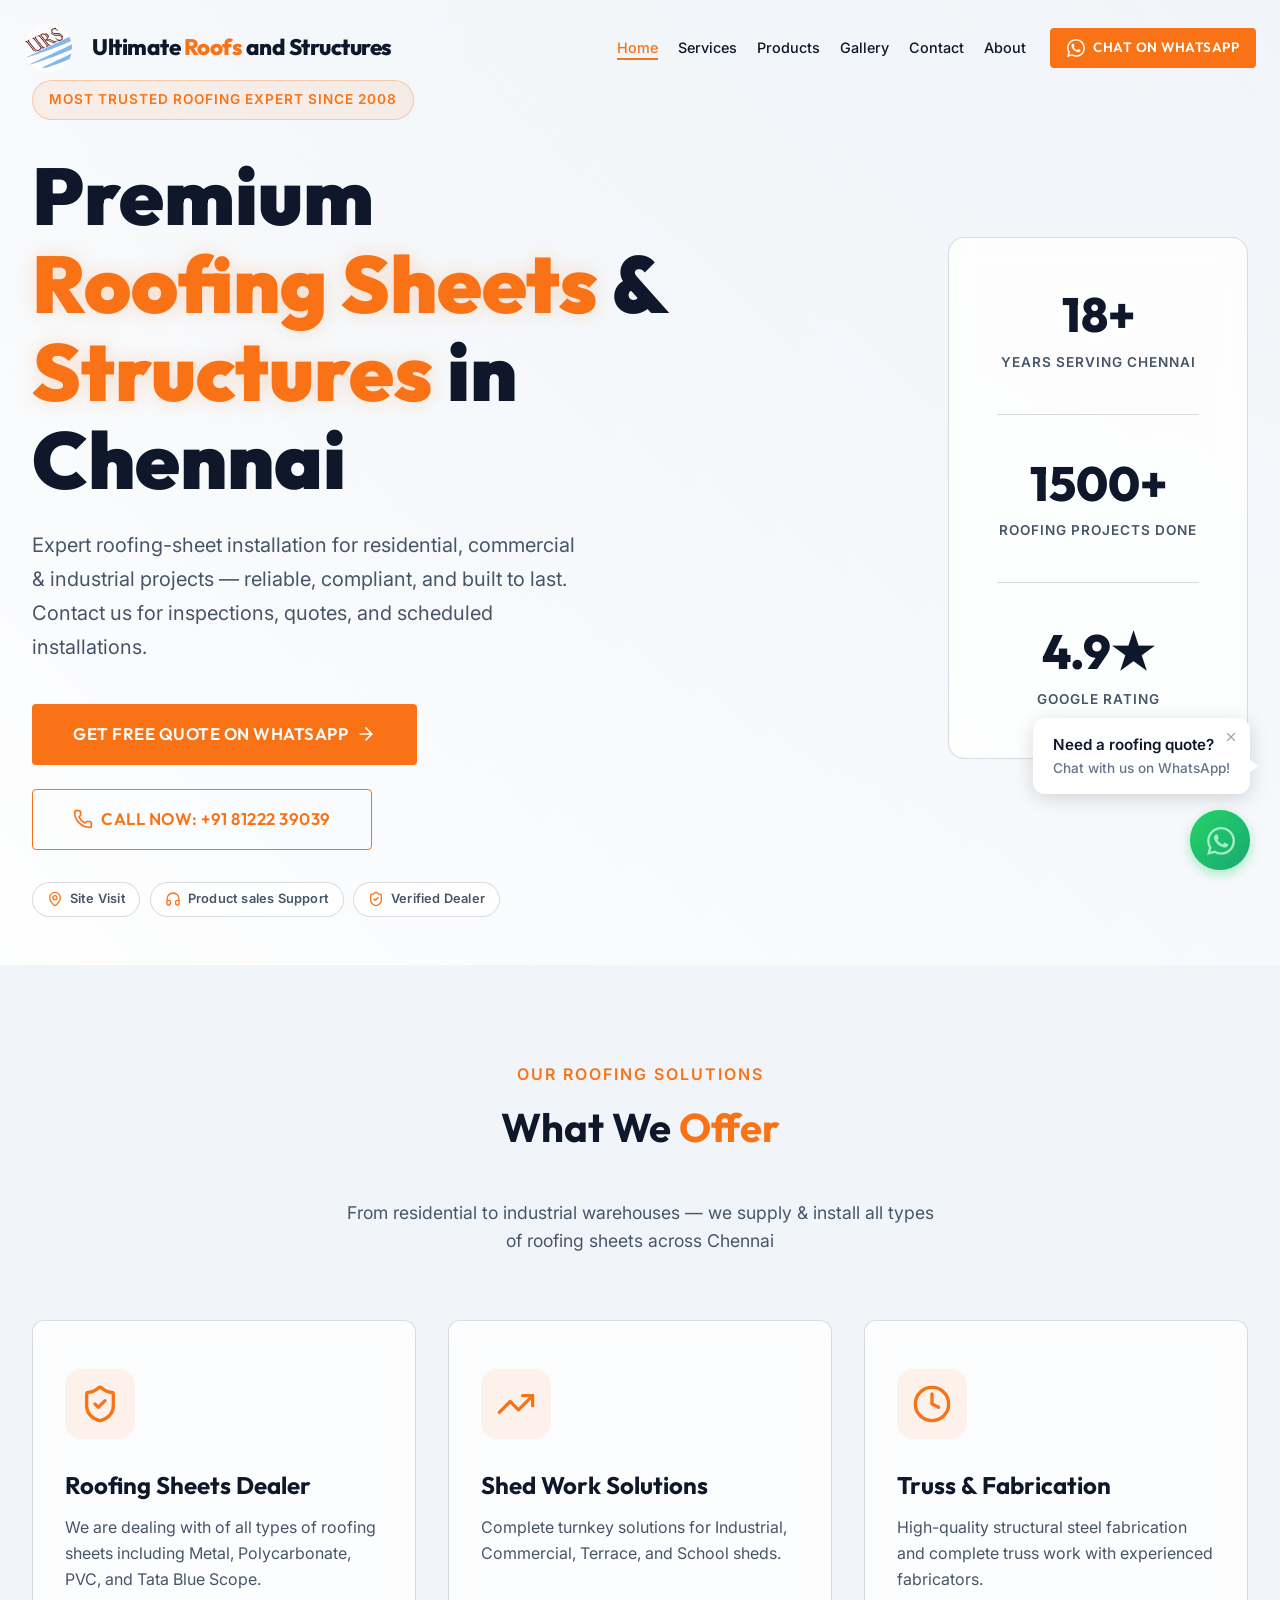
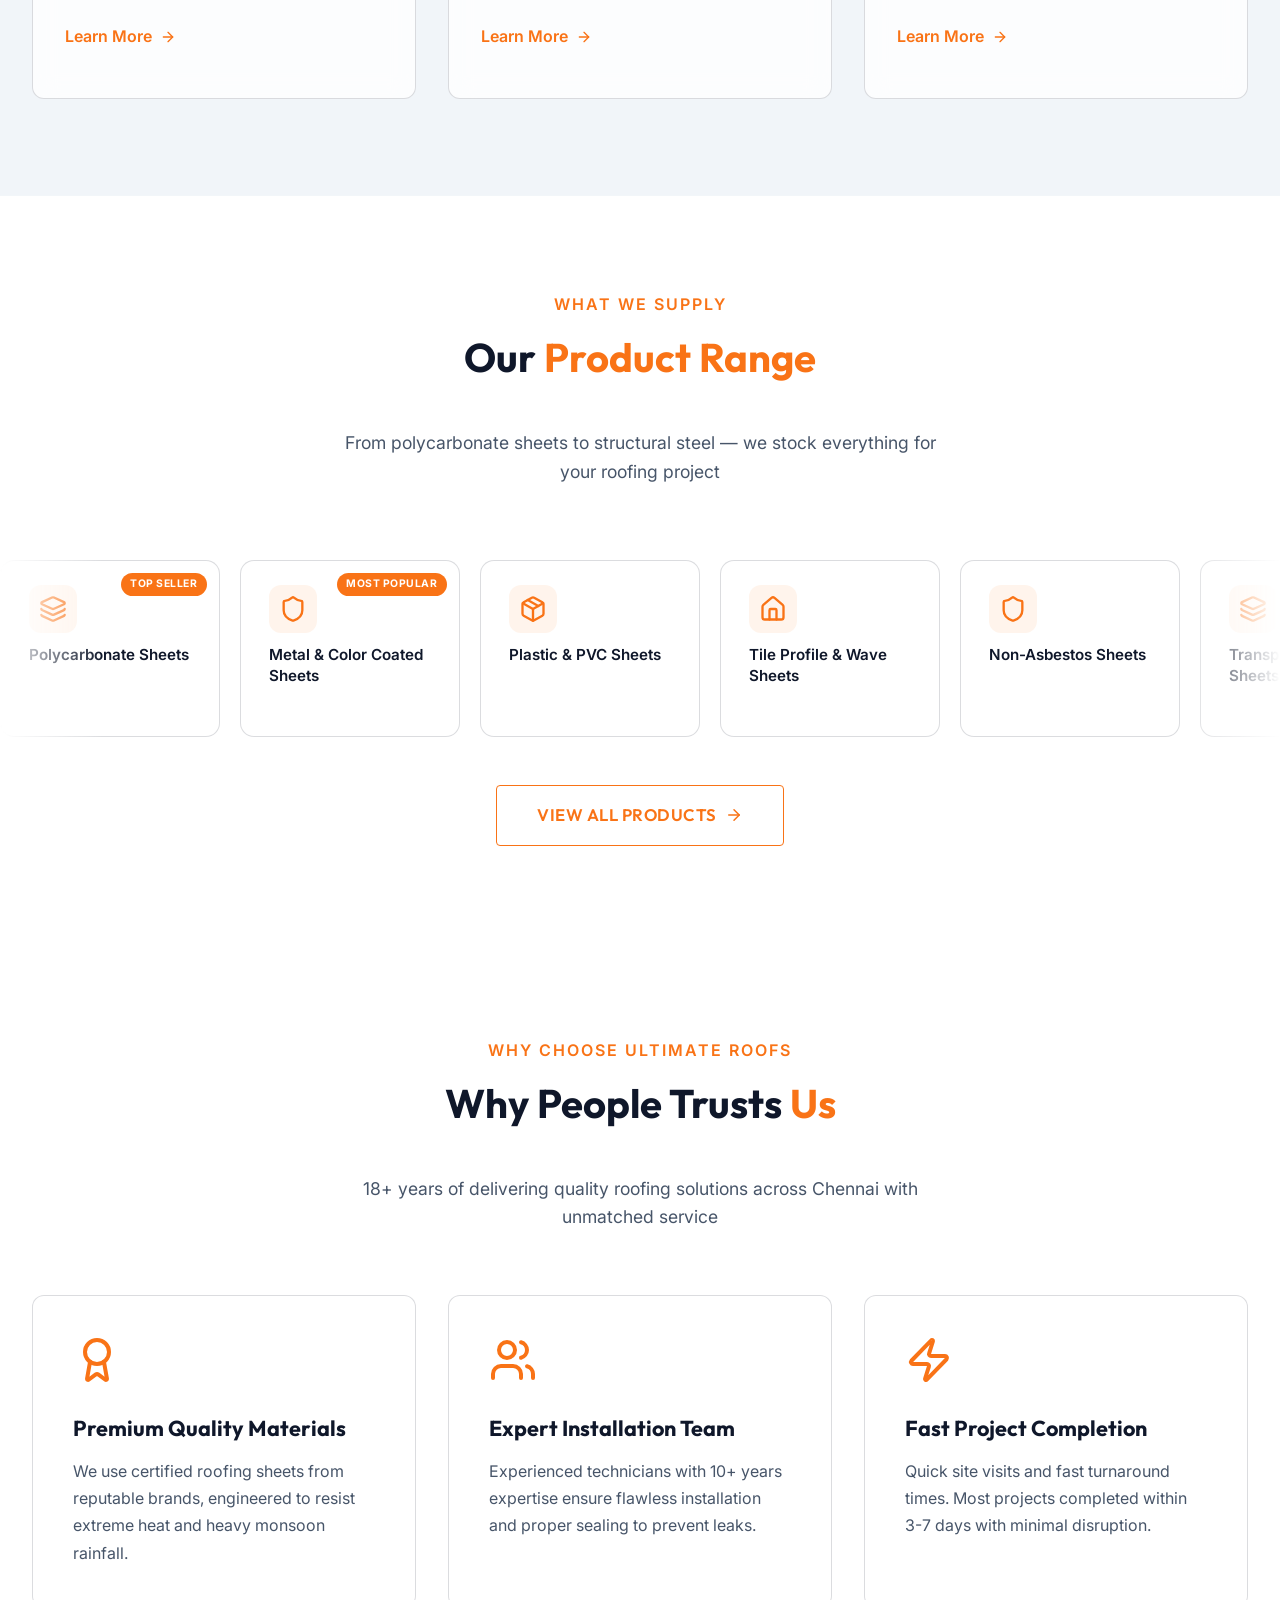
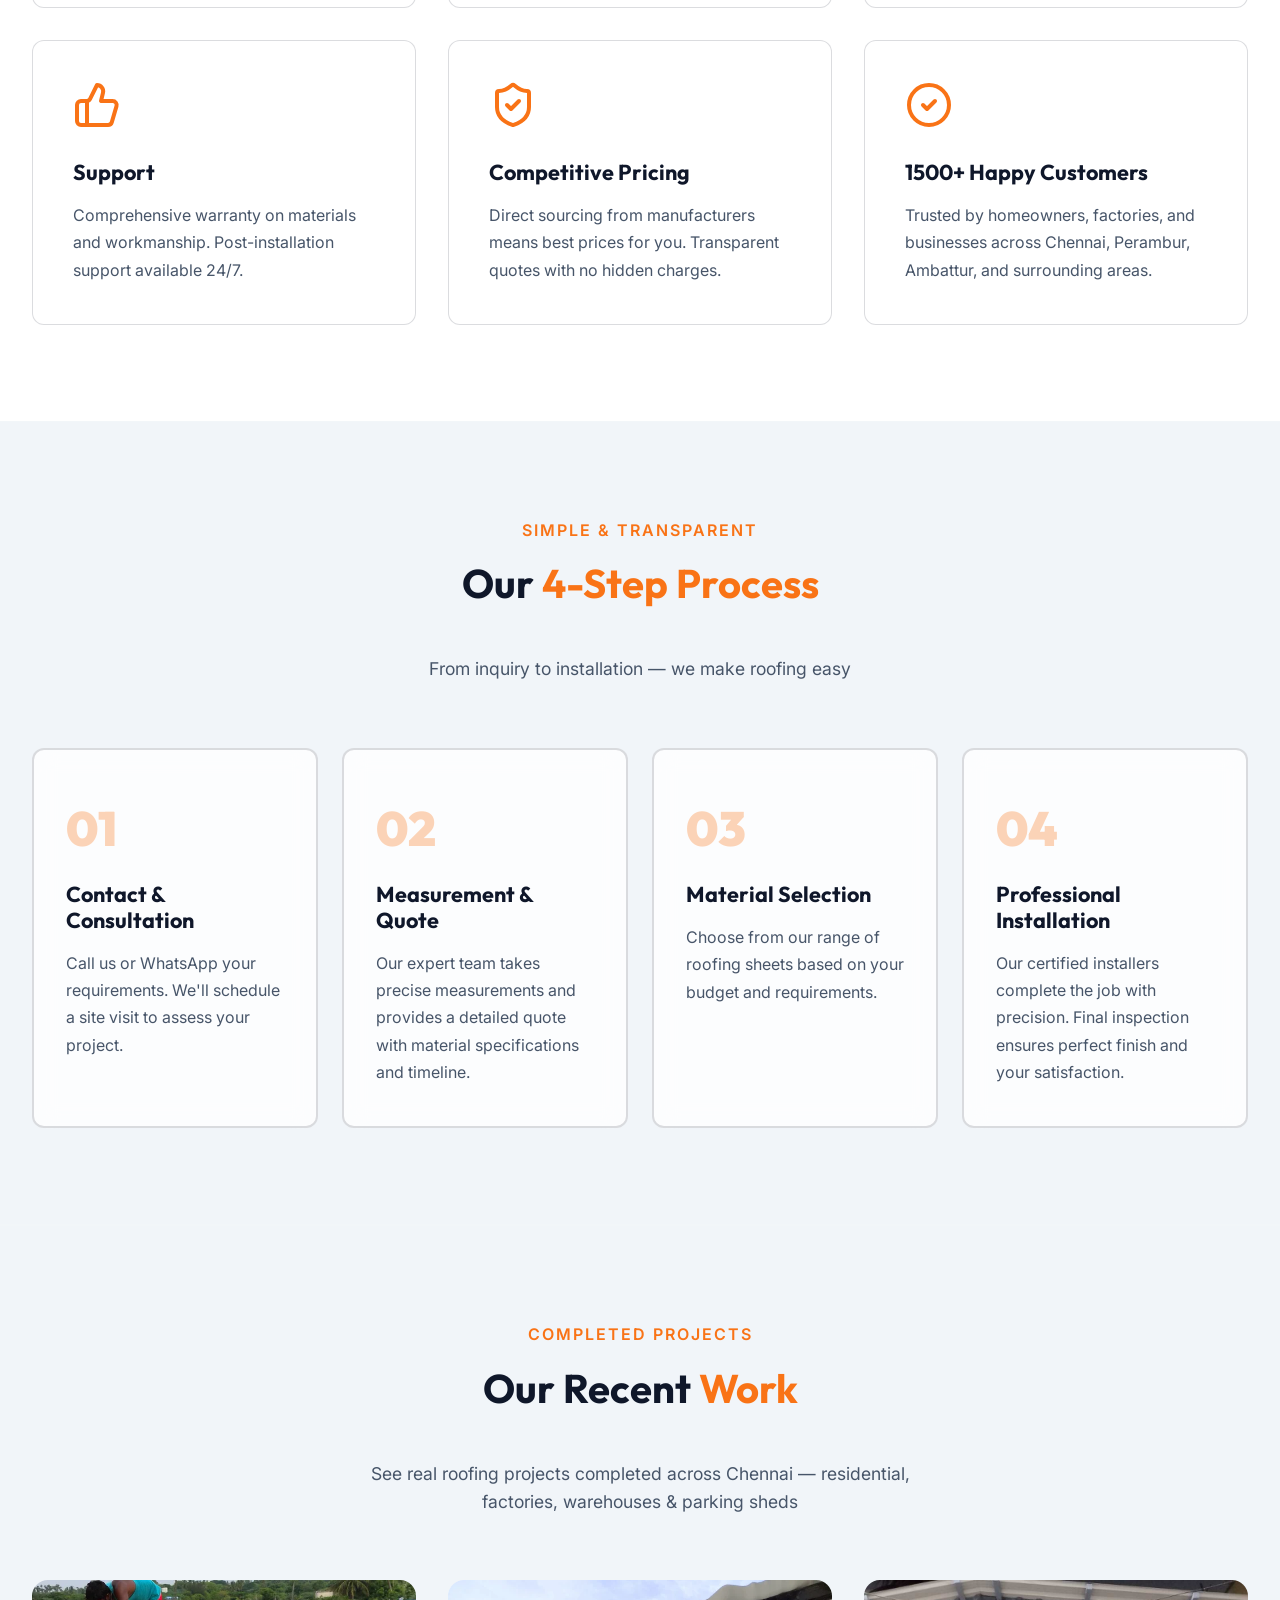
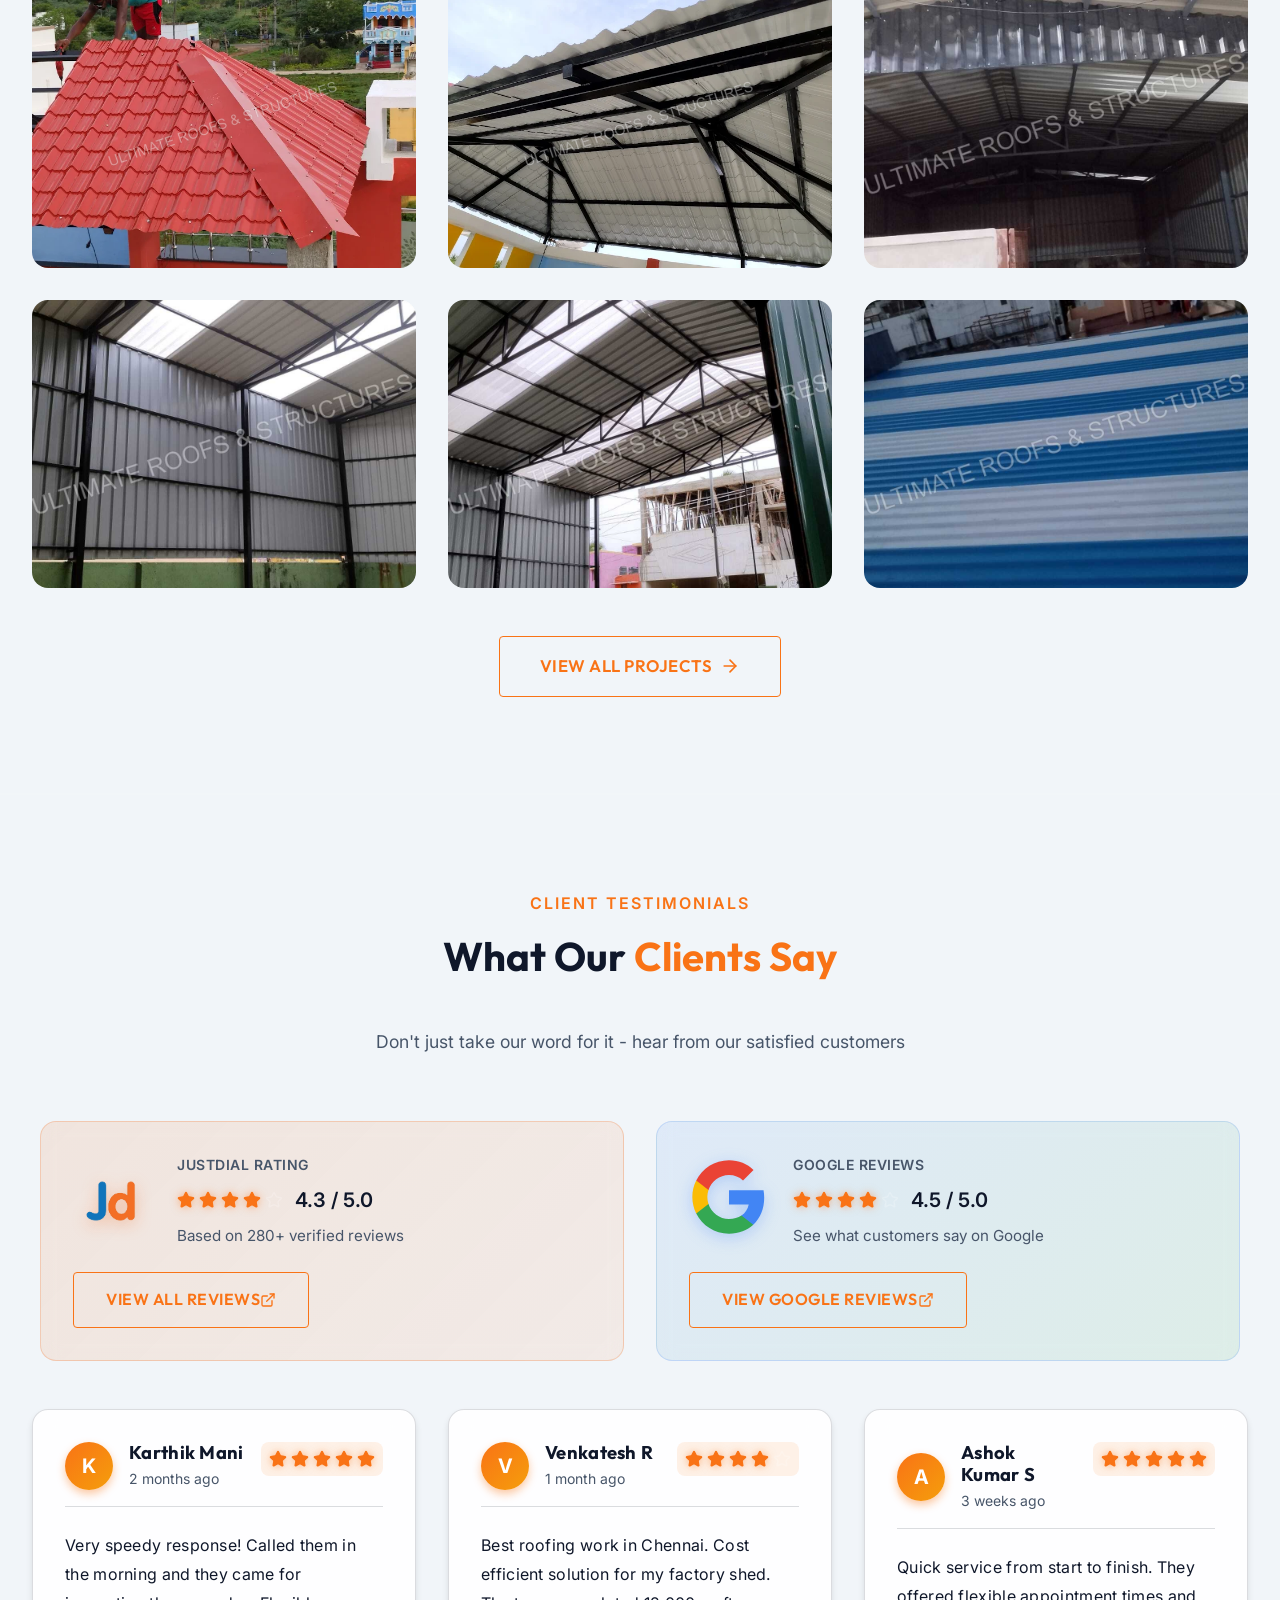
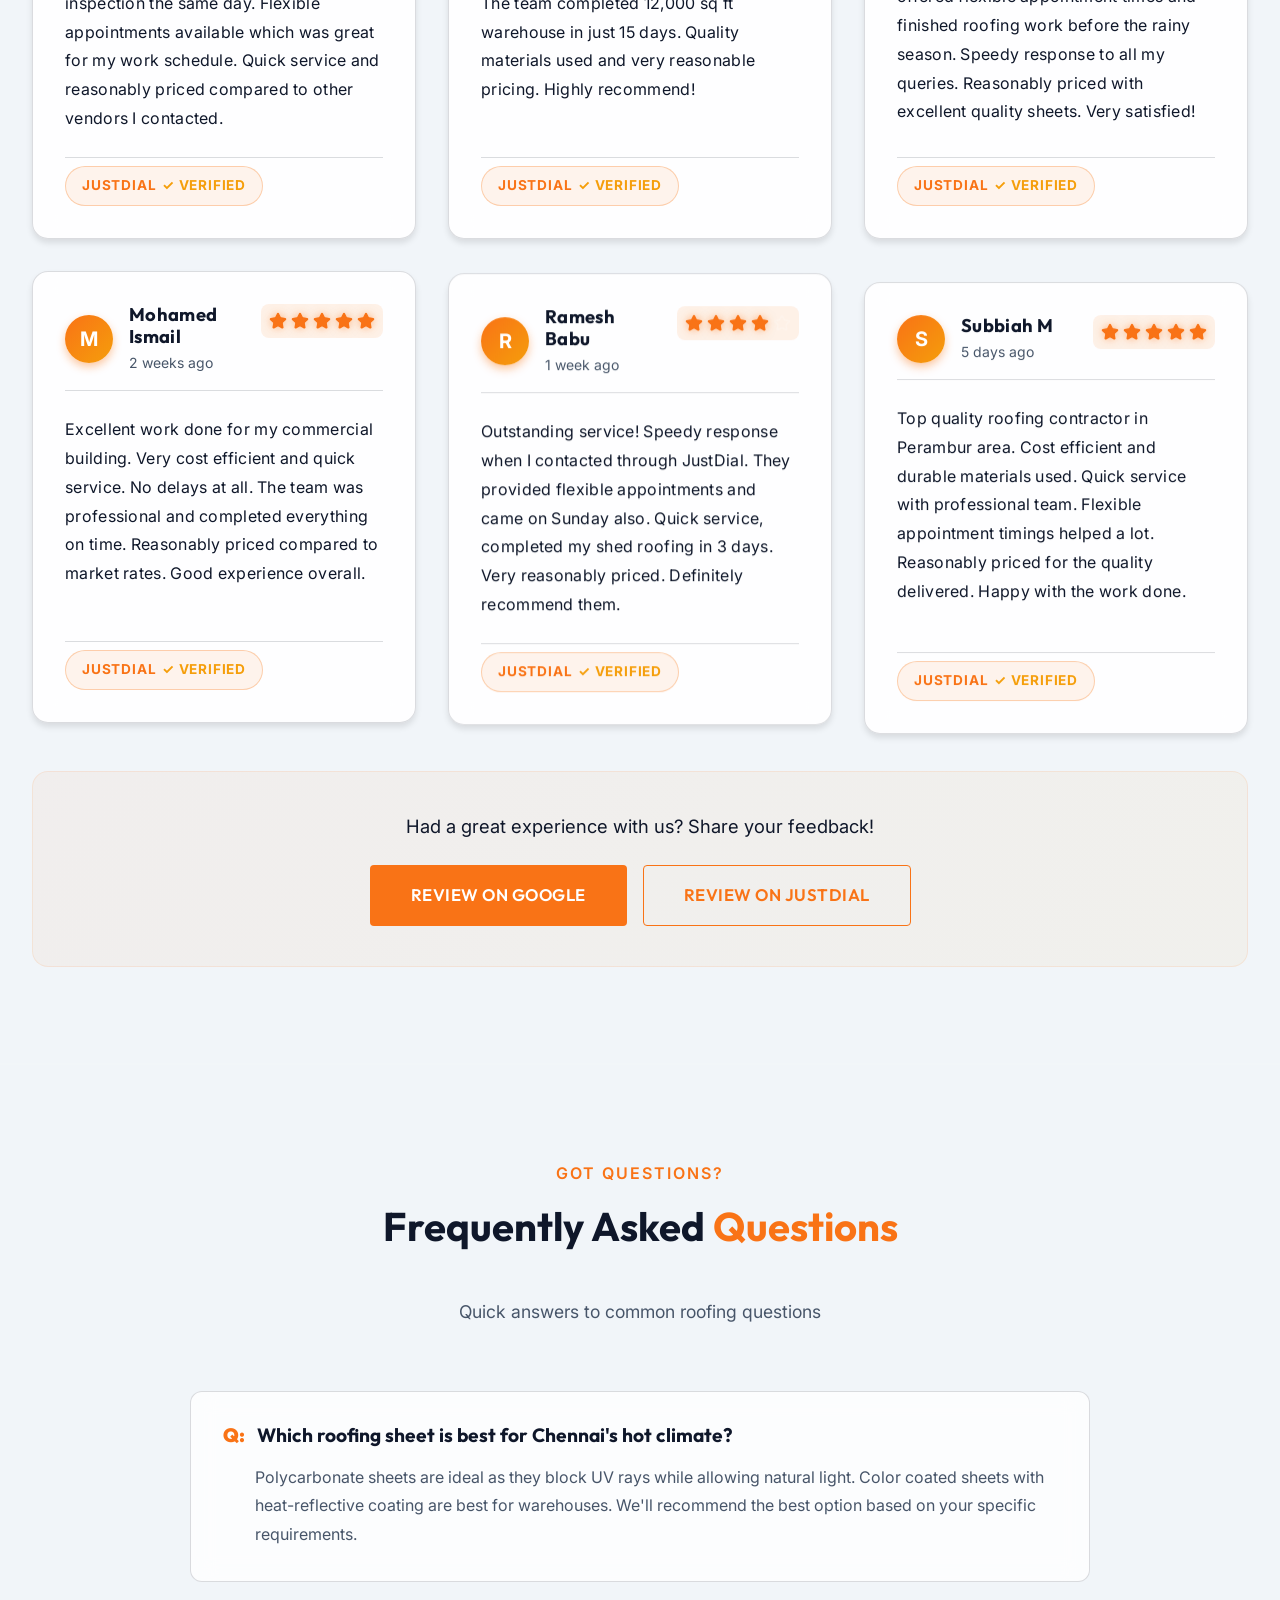
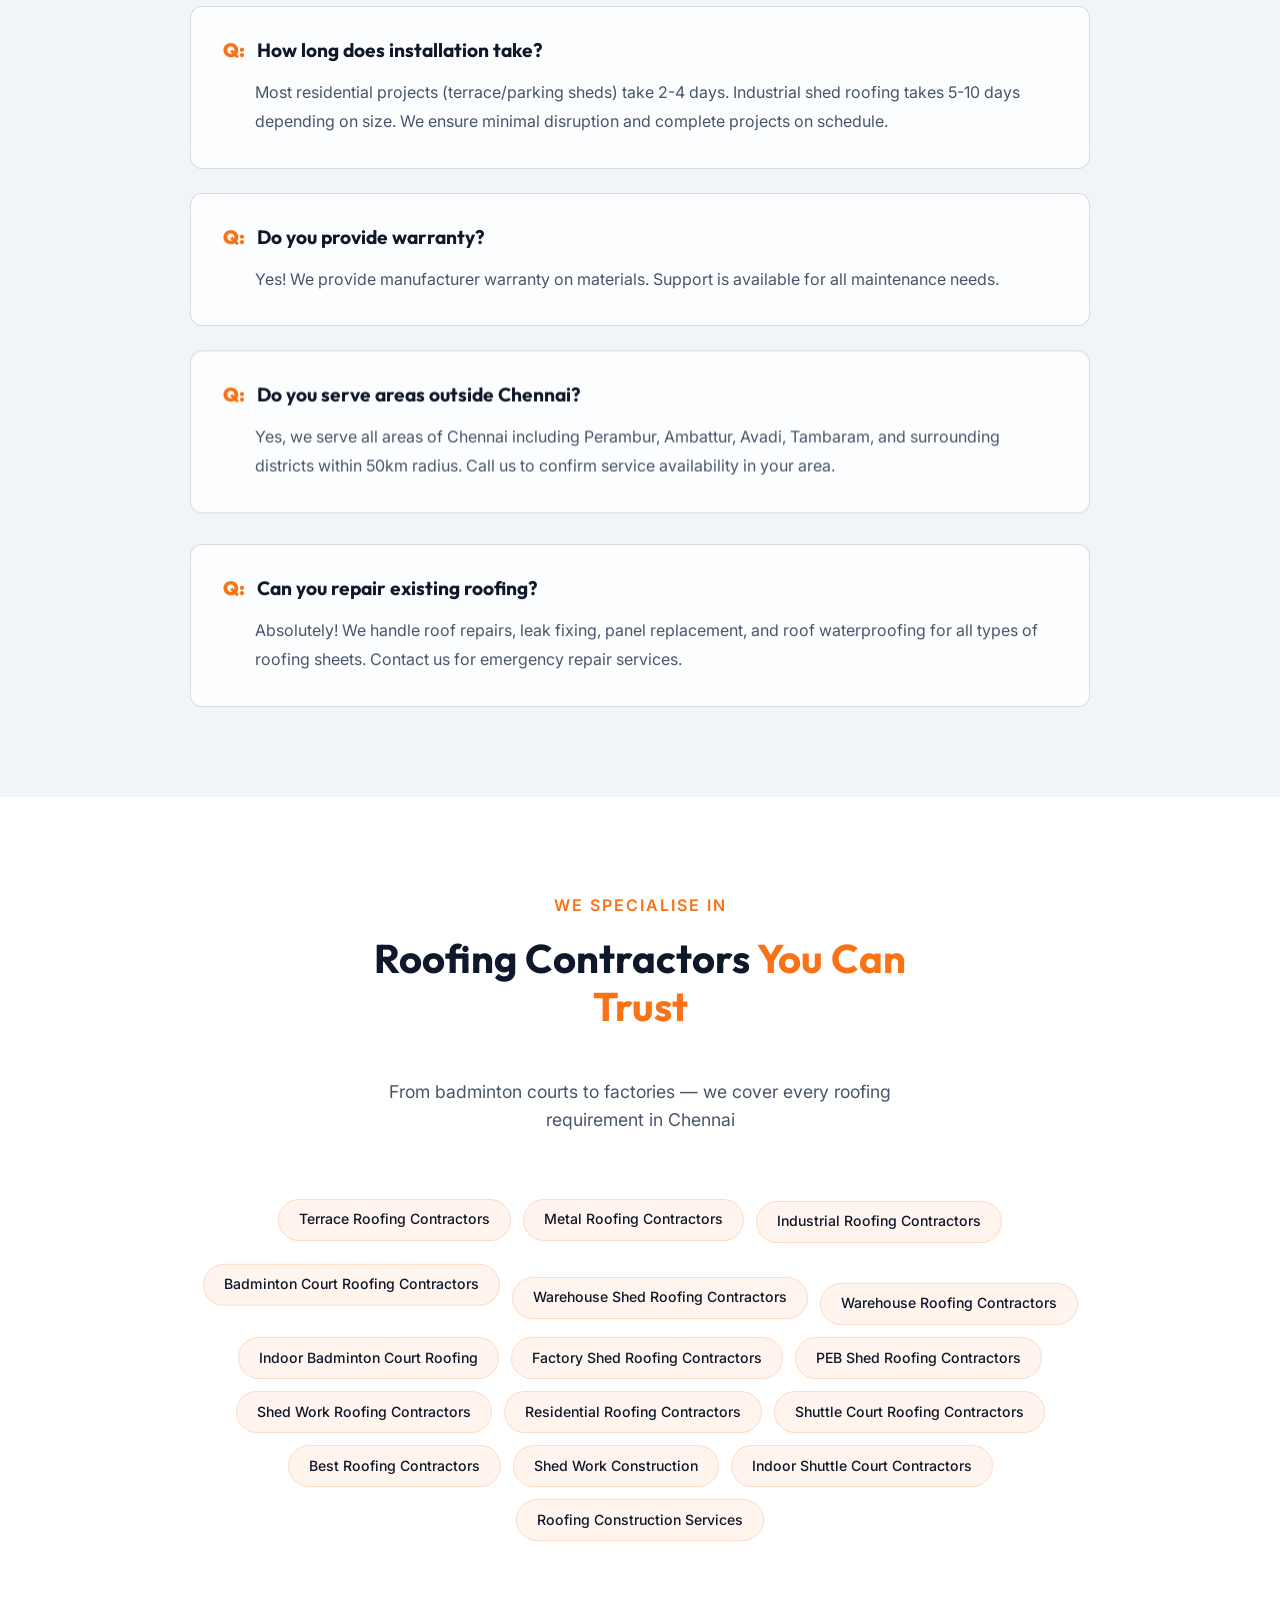
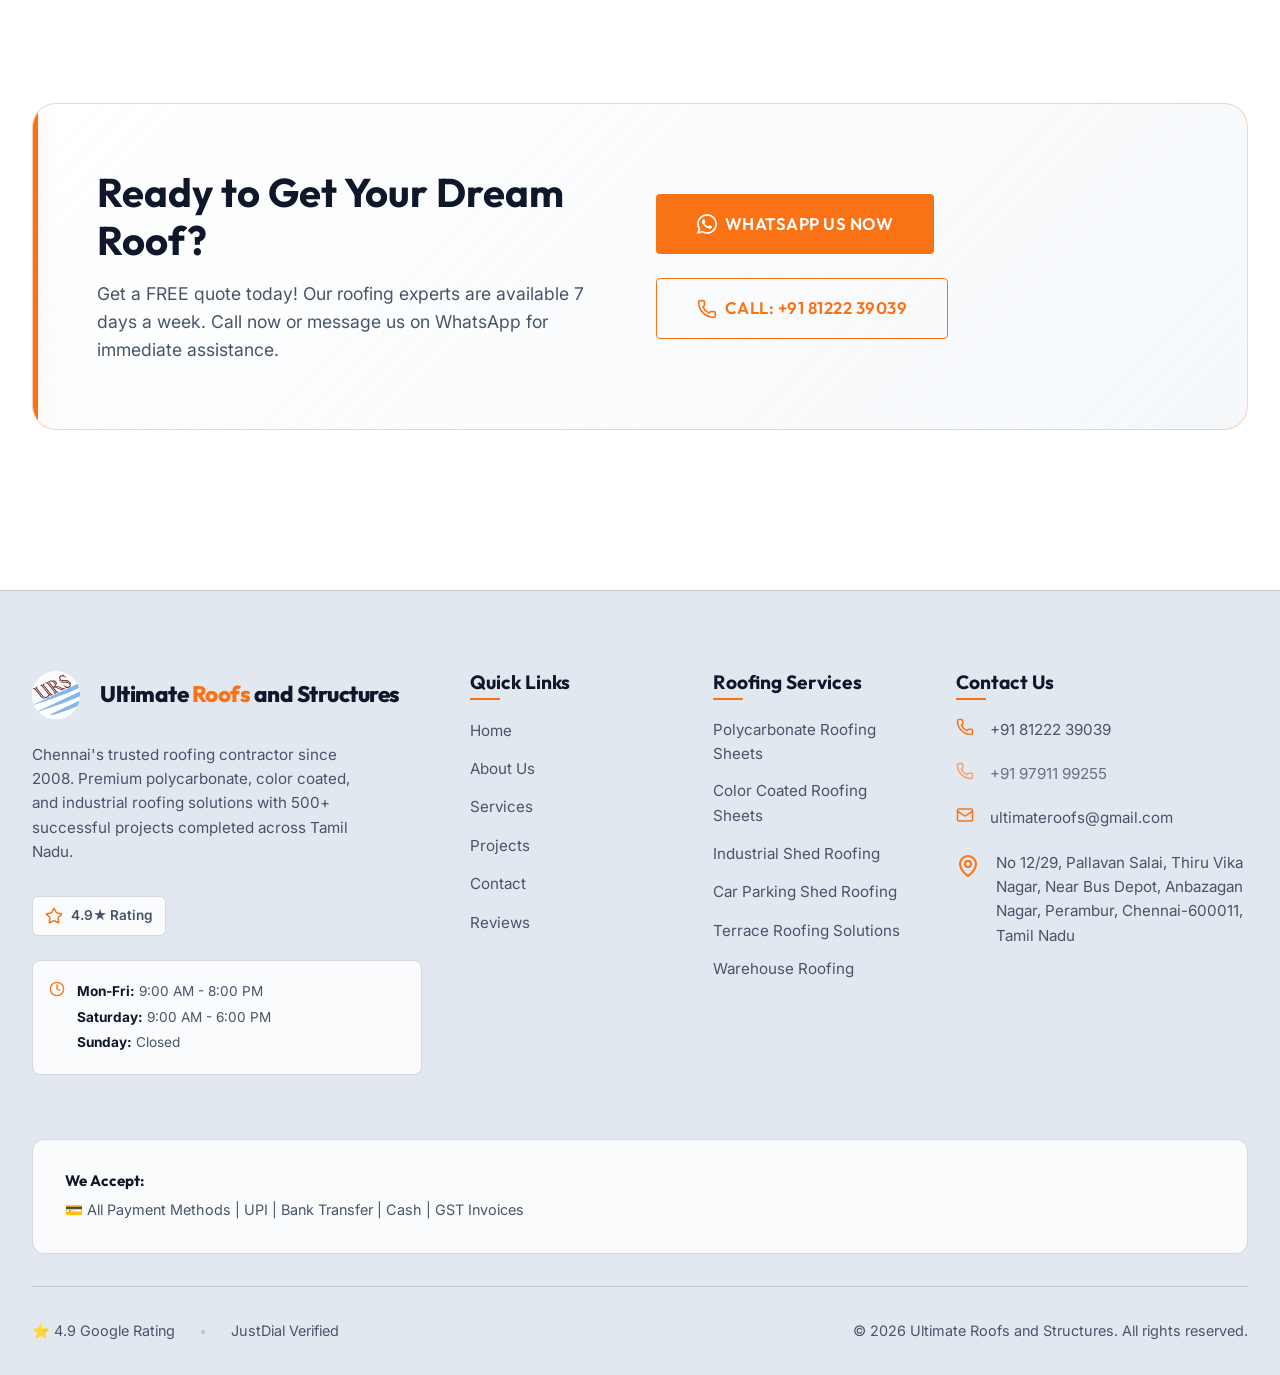
==== commit 991b307e: "chore: update build from private repo" ====
--- a/index.html
+++ b/index.html
@@ -2,7 +2,8 @@
 <html lang="en">
   <head>
     <meta charset="UTF-8" />
-    <link rel="icon" type="image/svg+xml" href="/favicon.svg" />
+    <link rel="icon" type="image/svg+xml" href="/favicon.svg?v=2" />
+    <link rel="apple-touch-icon" href="/favicon.svg?v=2" />
     <meta name="viewport" content="width=device-width, initial-scale=1.0" />
 
     <!-- ===== PRIMARY SEO META TAGS ===== -->
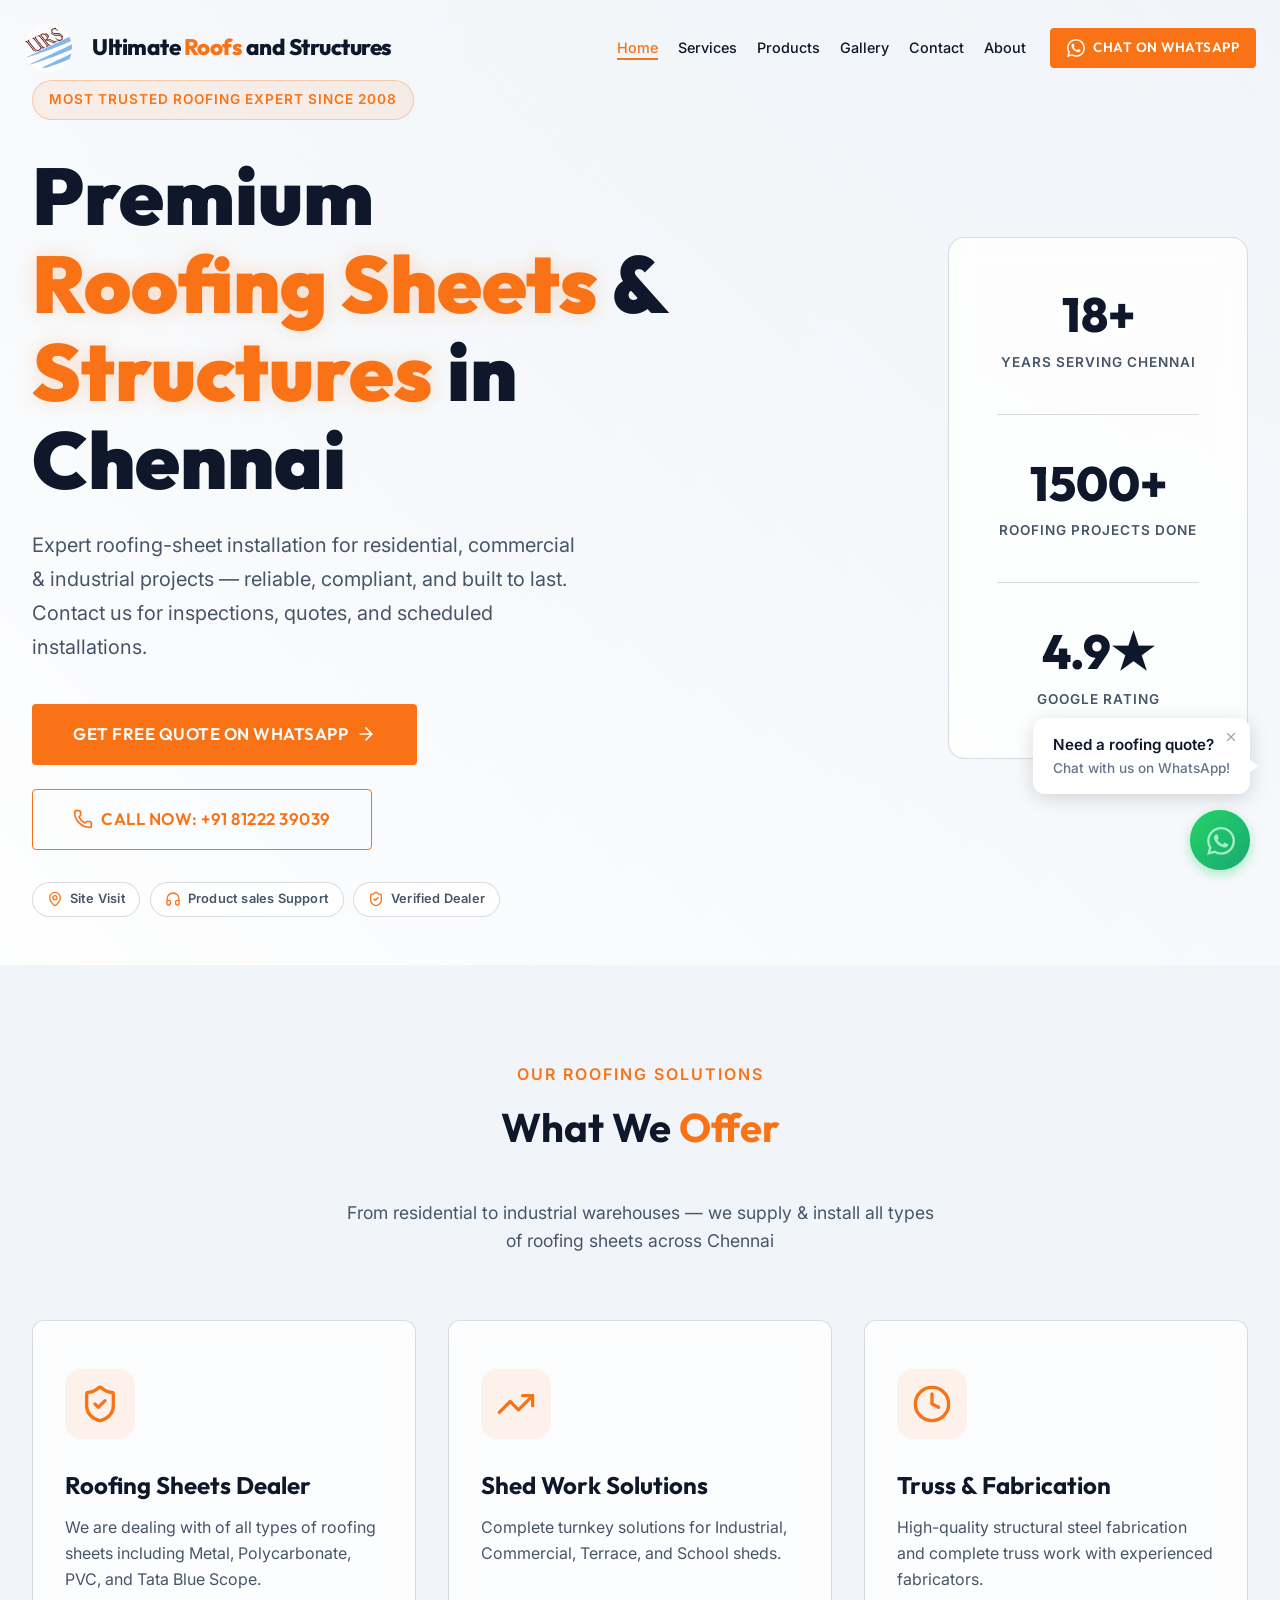
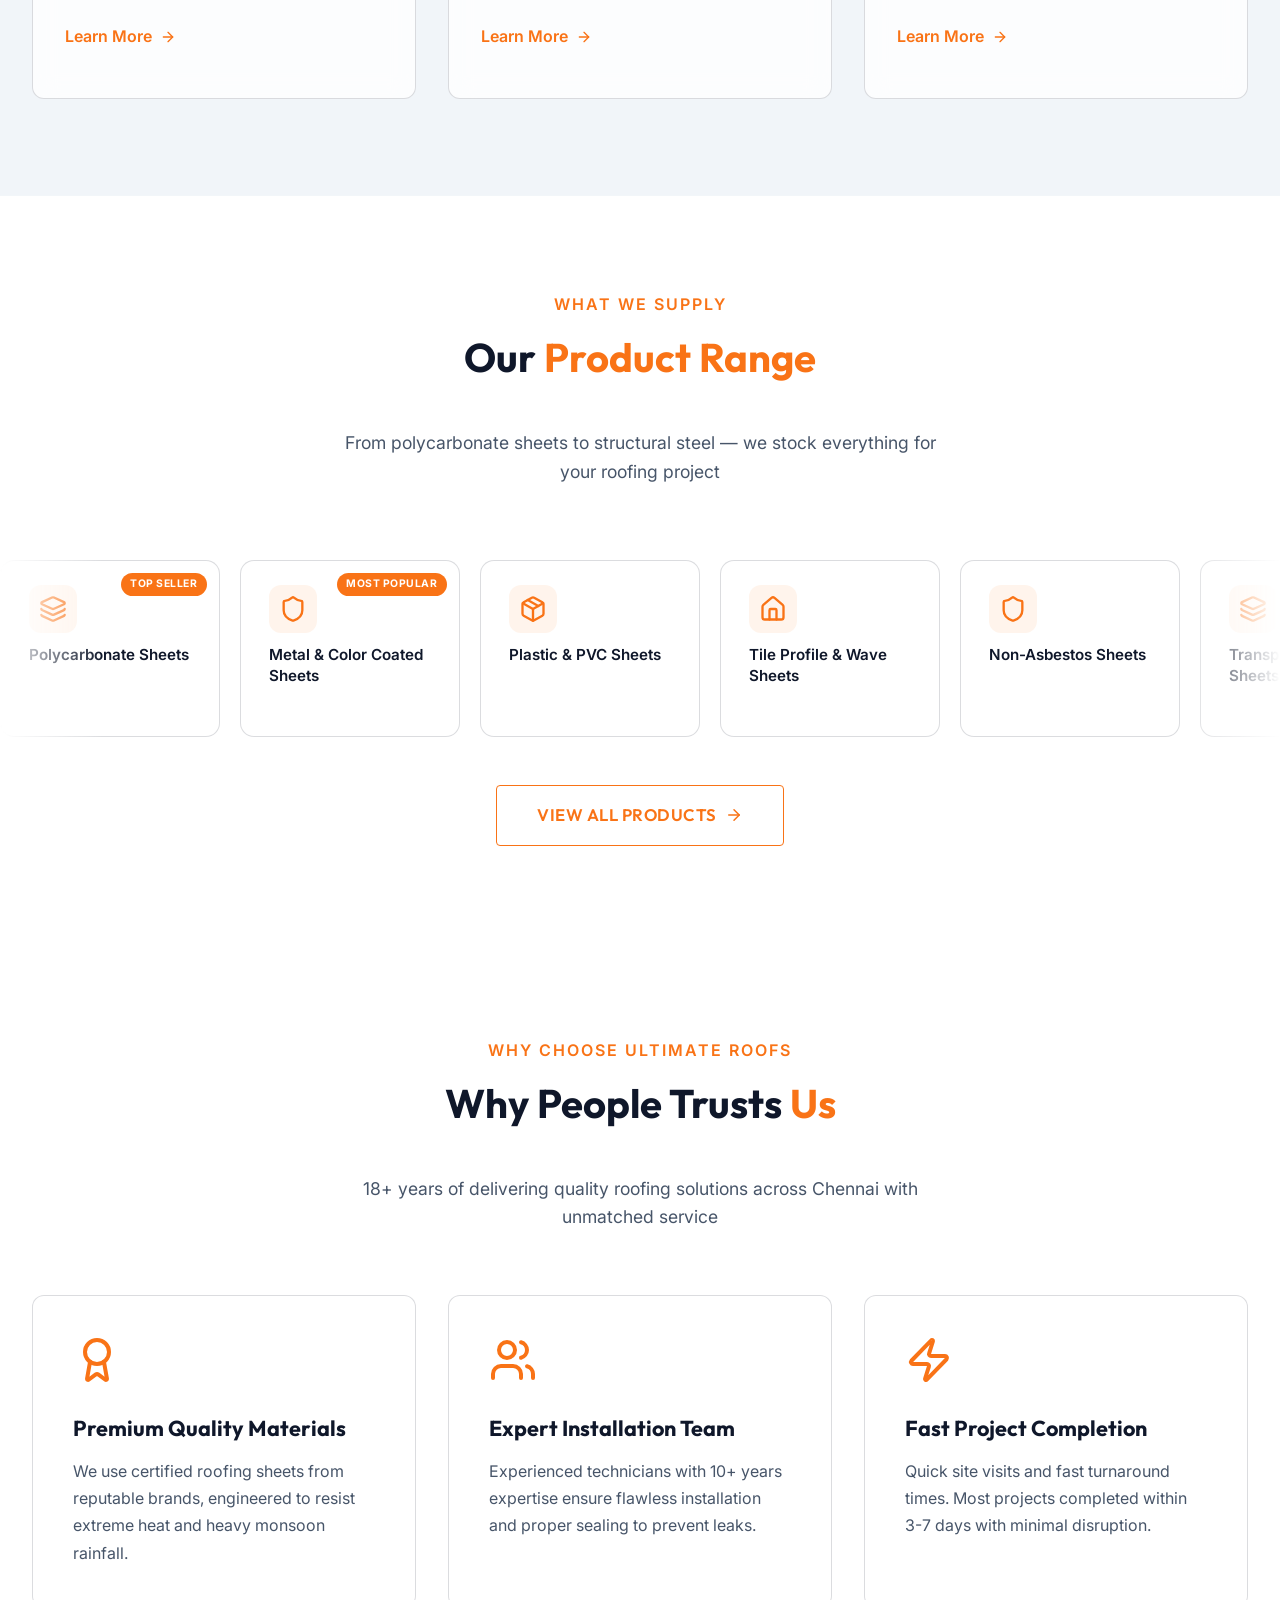
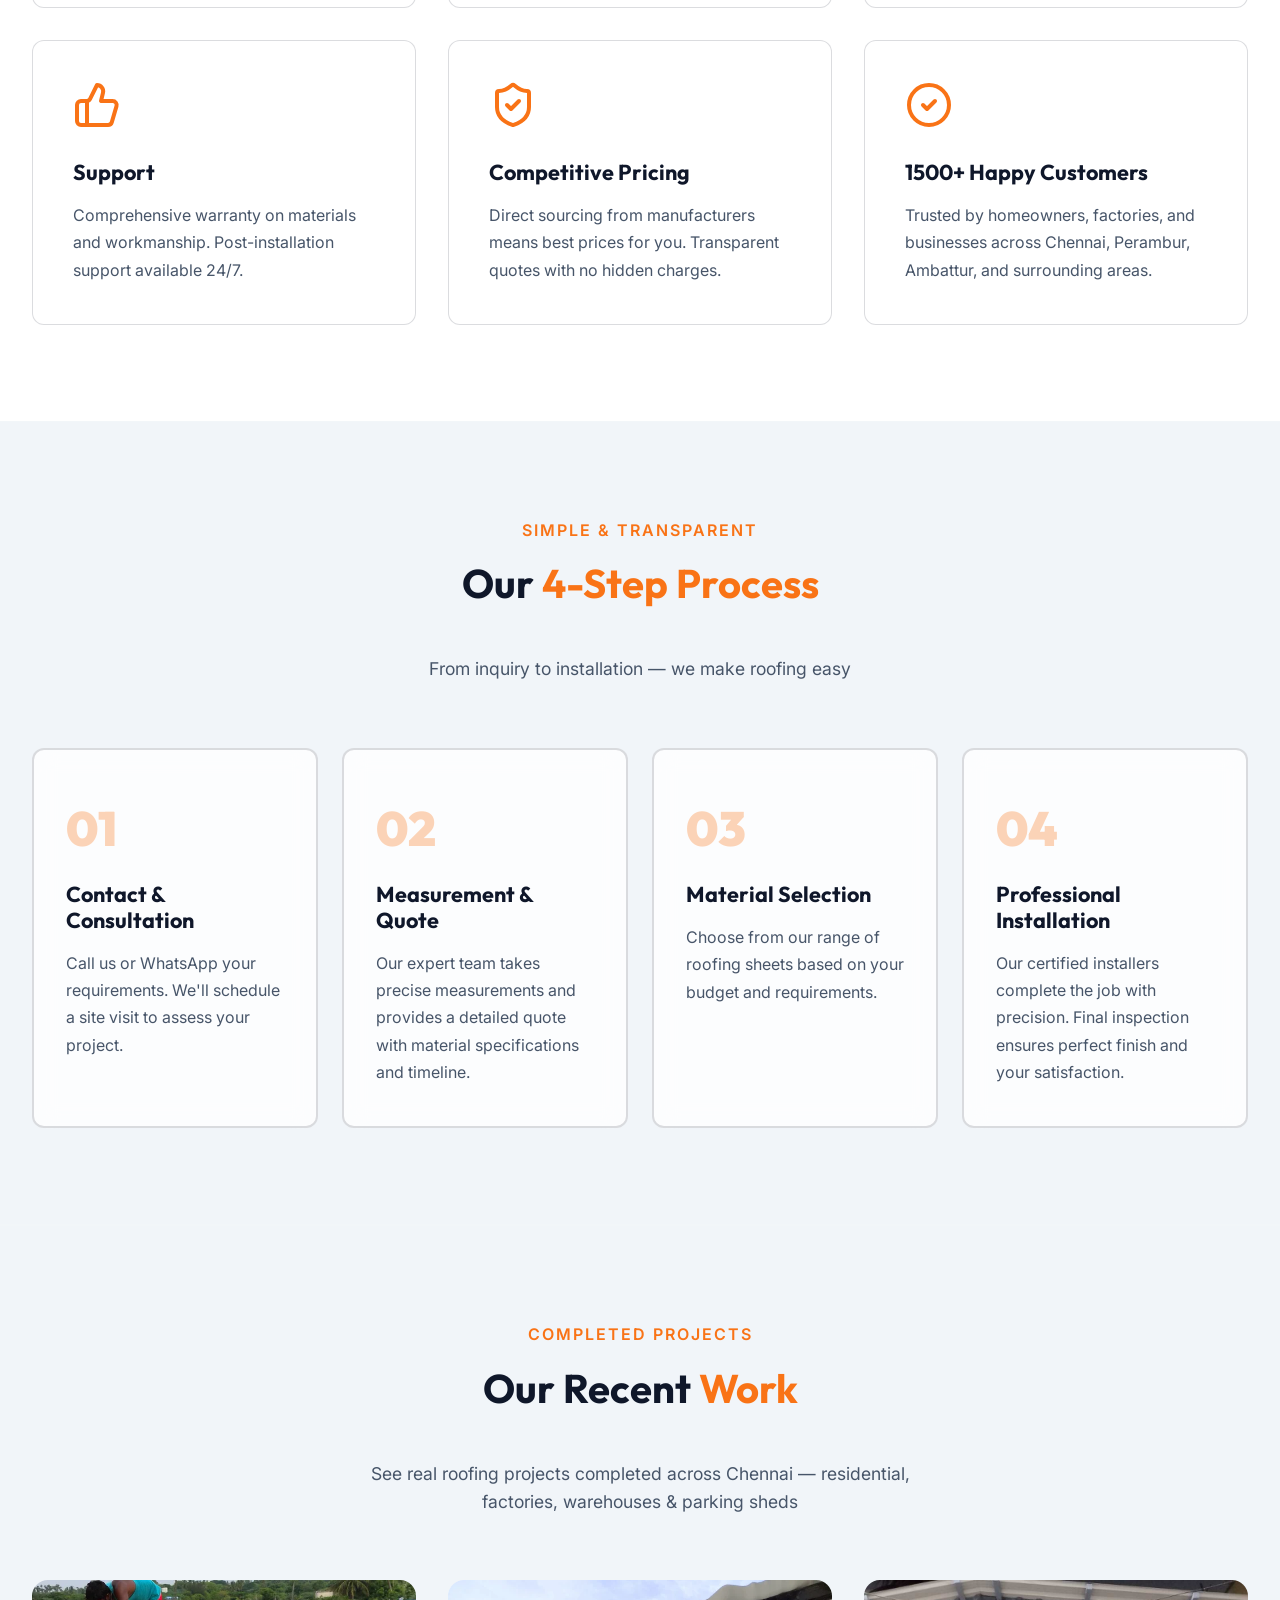
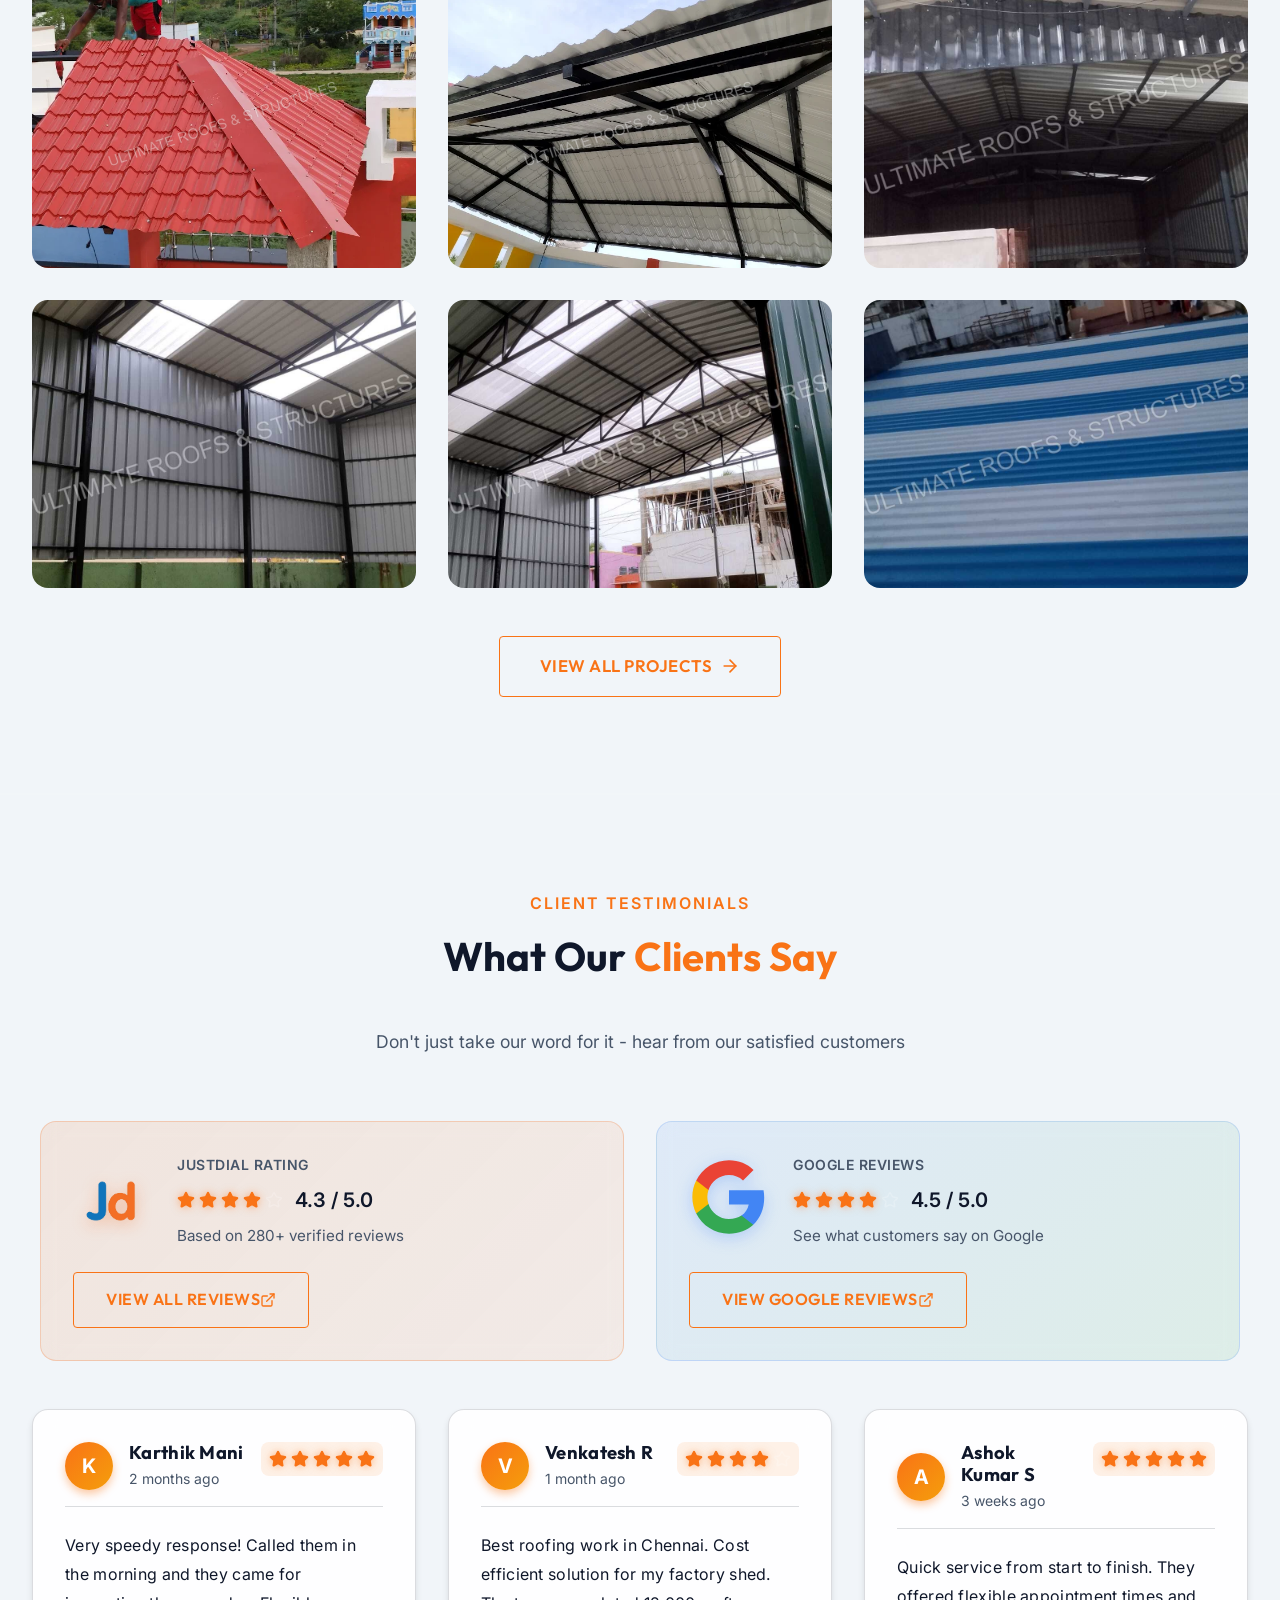
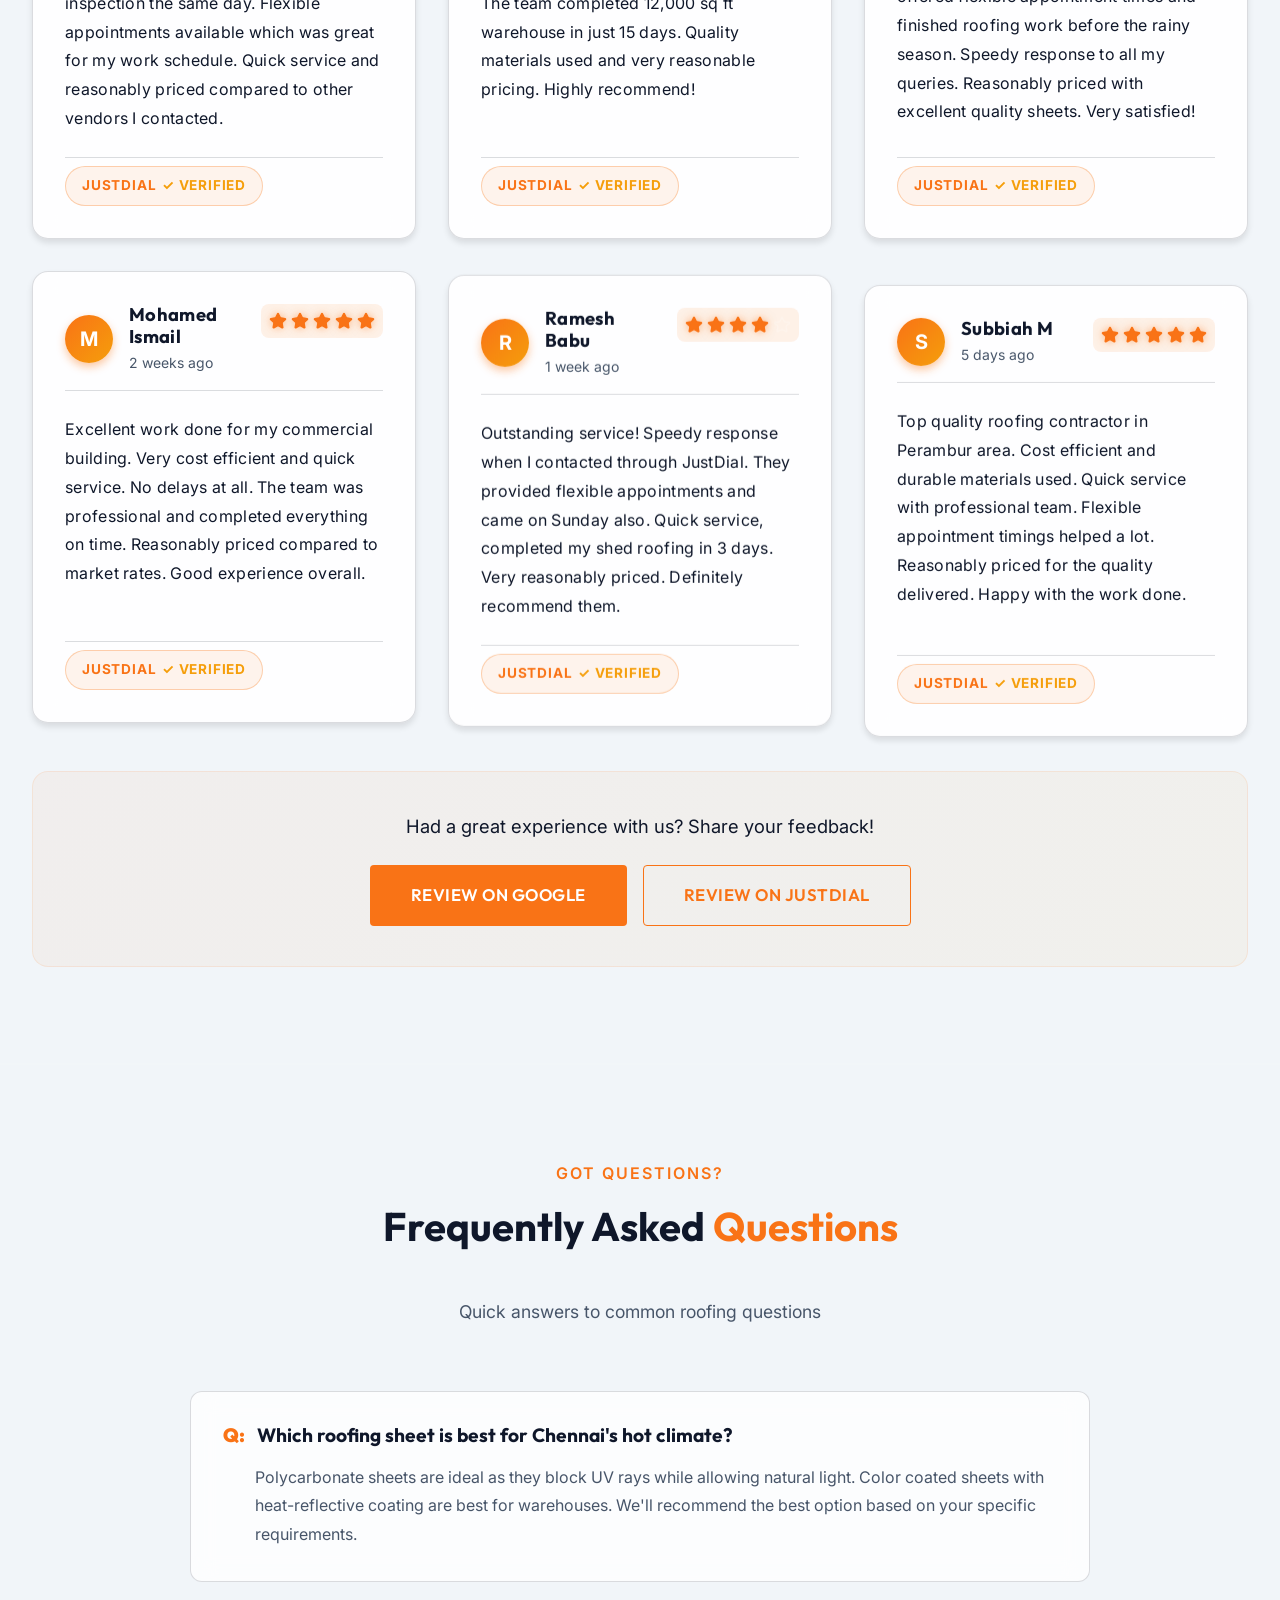
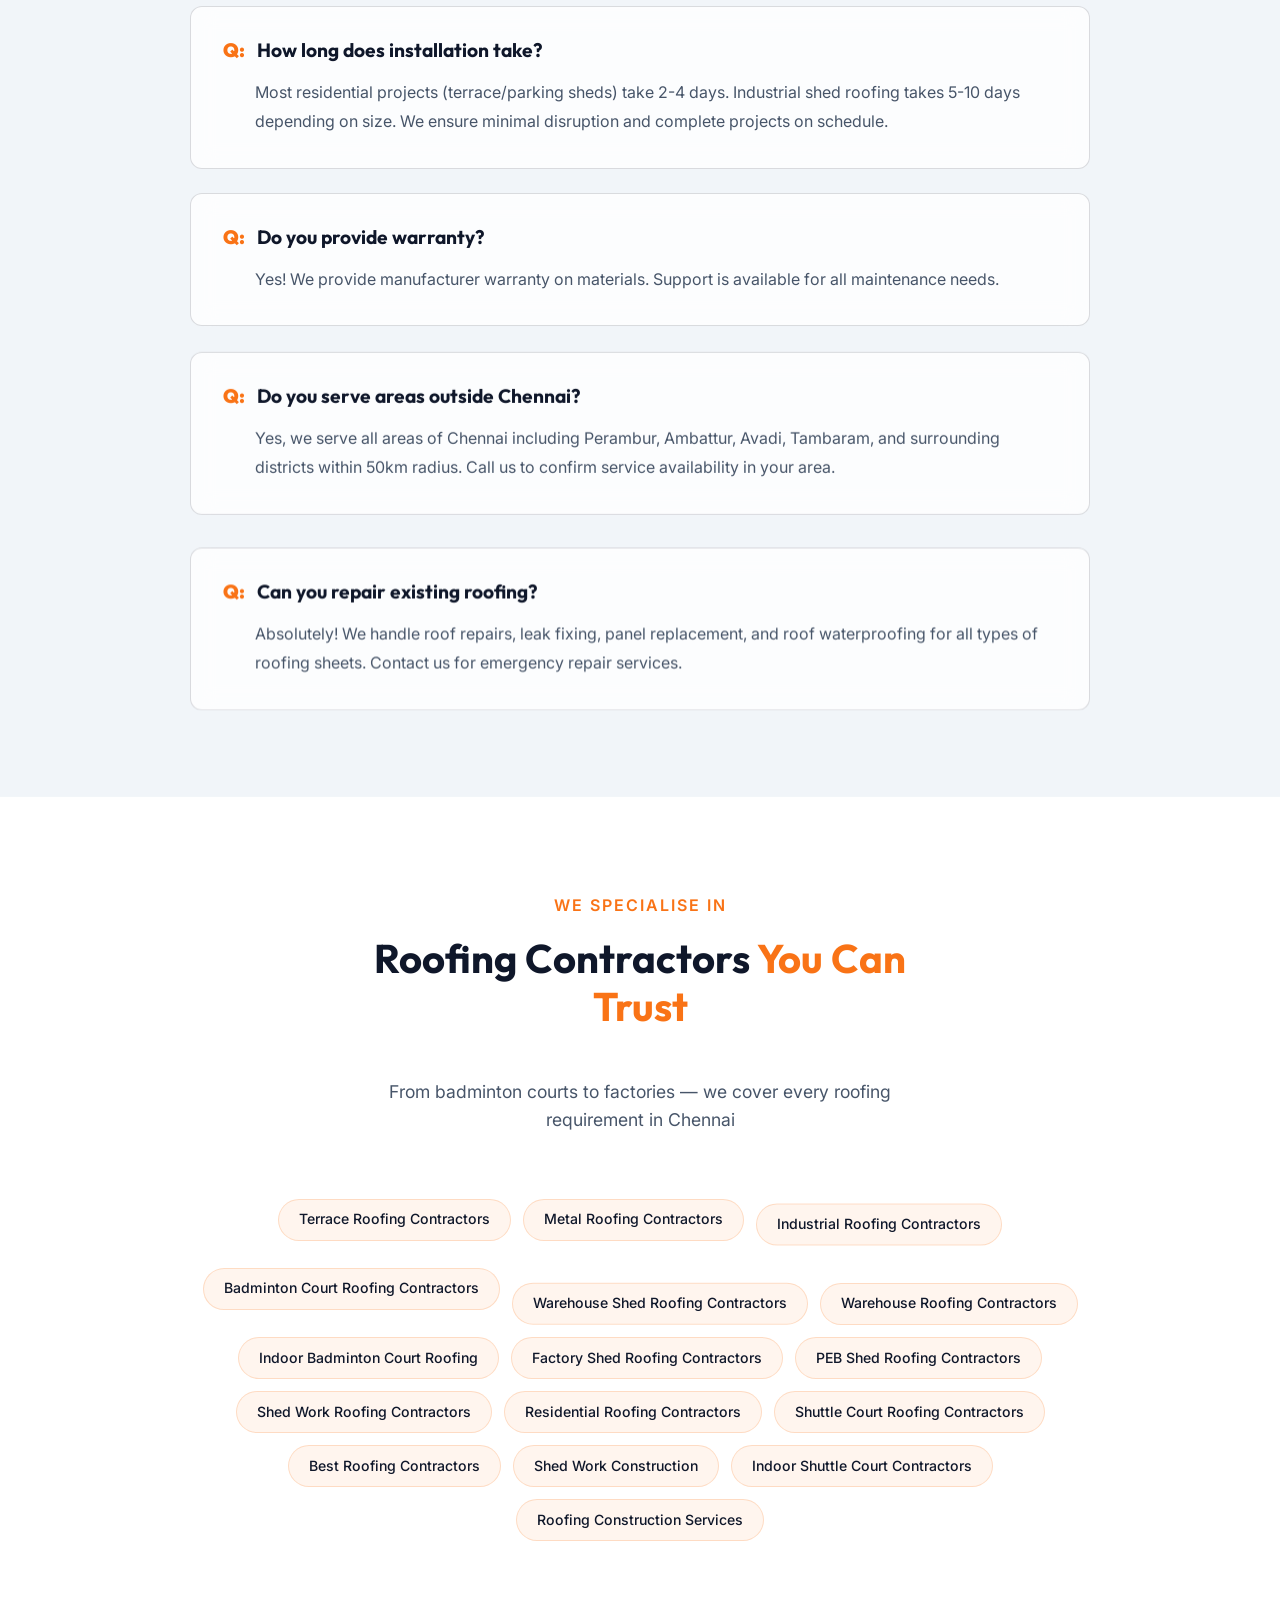
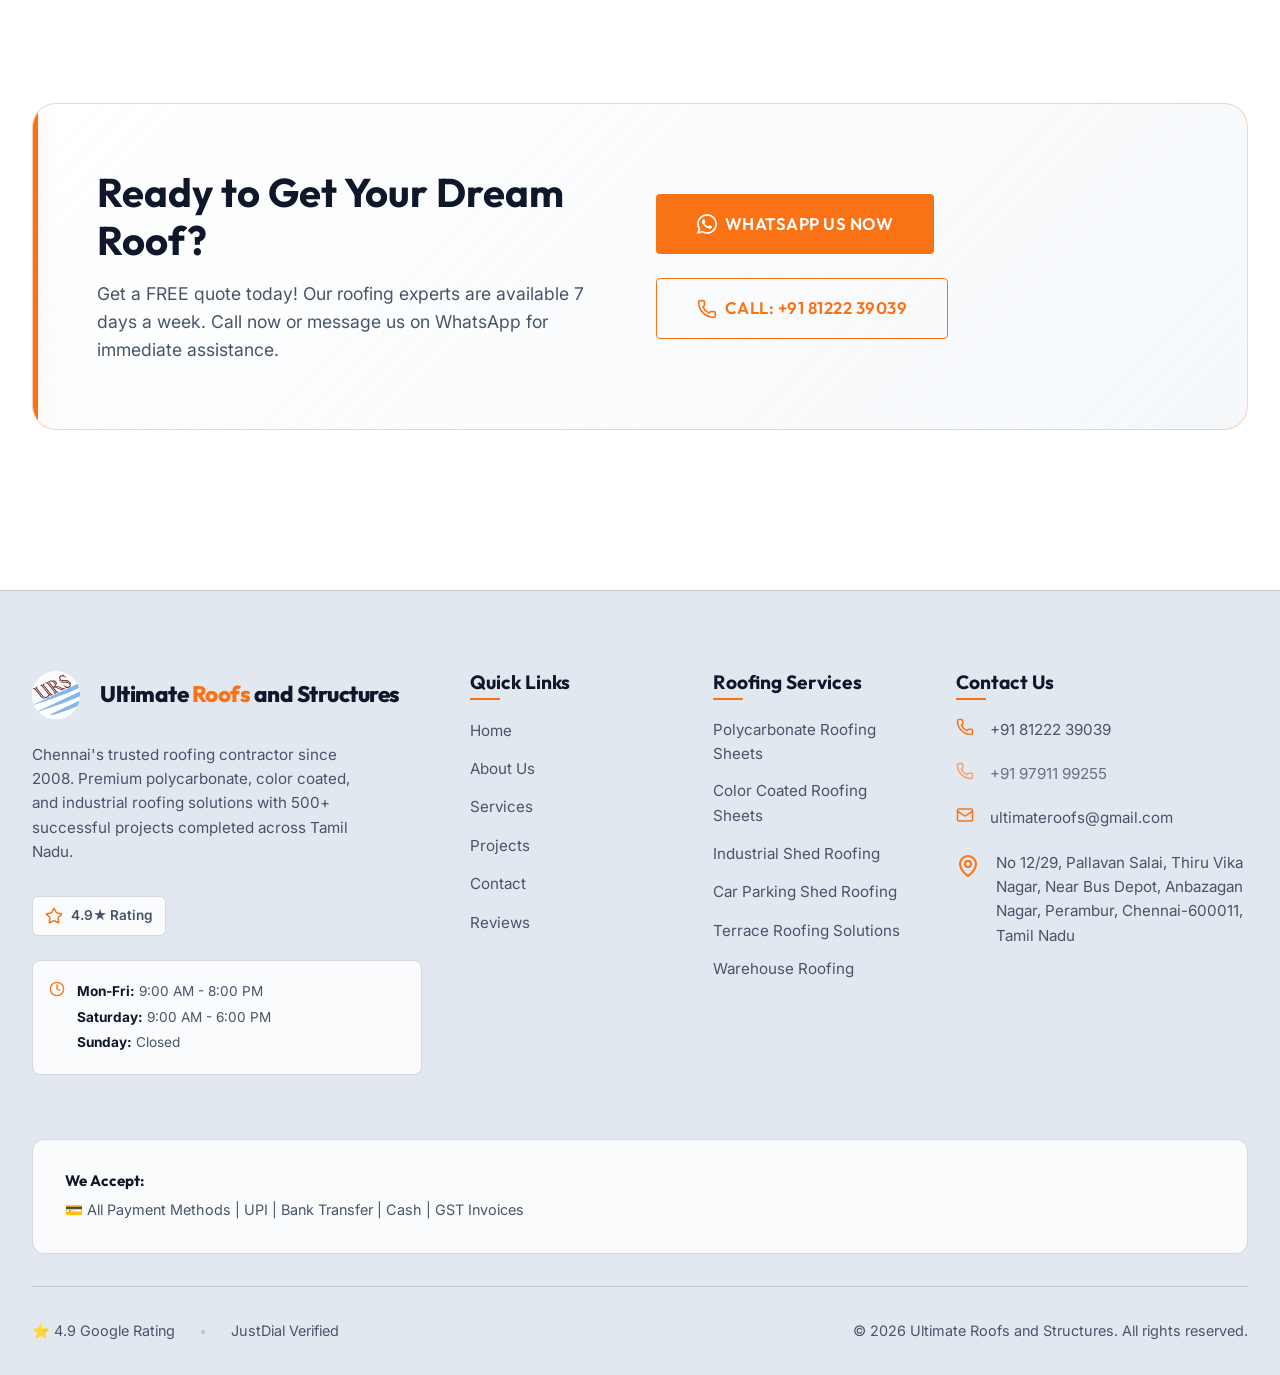
==== commit a76dc39a: "chore: update build from private repo" ====
--- a/index.html
+++ b/index.html
@@ -2,8 +2,8 @@
 <html lang="en">
   <head>
     <meta charset="UTF-8" />
-    <link rel="icon" type="image/svg+xml" href="/favicon.svg?v=2" />
-    <link rel="apple-touch-icon" href="/favicon.svg?v=2" />
+    <link rel="icon" type="image/svg+xml" href="/favicon.svg" sizes="any" />
+    <link rel="apple-touch-icon" href="/cropped_circle_image.png" />
     <meta name="viewport" content="width=device-width, initial-scale=1.0" />
 
     <!-- ===== PRIMARY SEO META TAGS ===== -->
